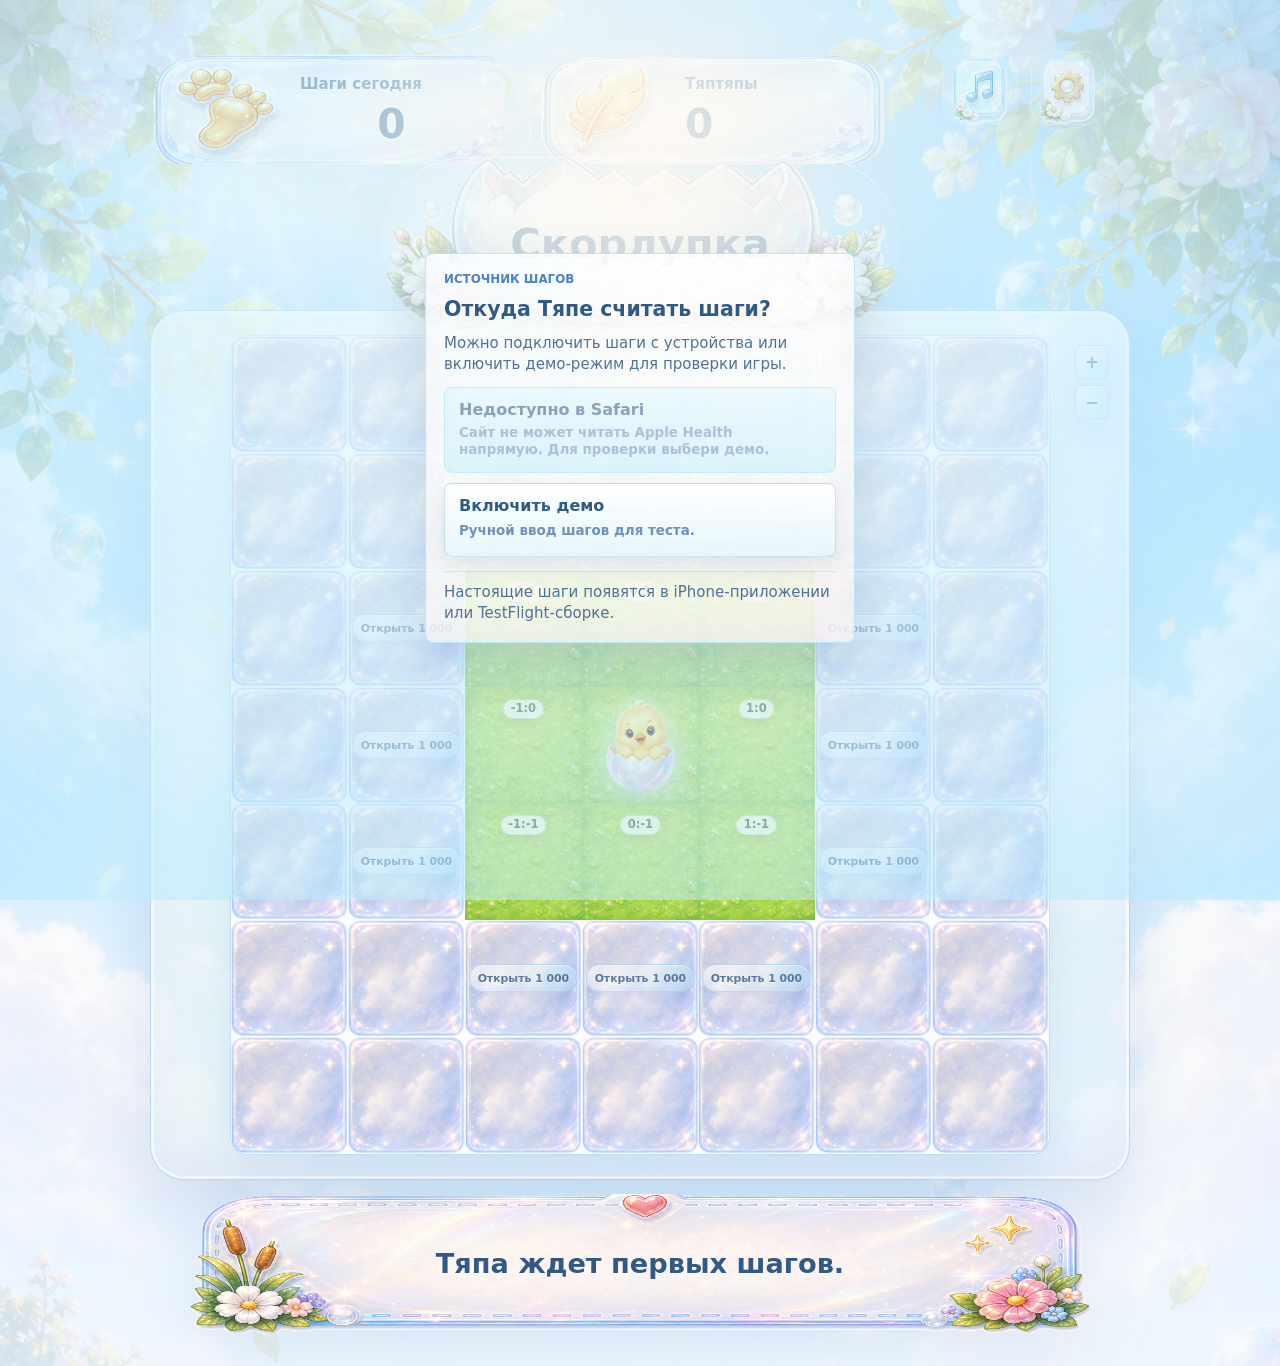
==== index.html @ 0c606b0b "Remove Tyapa from shell interior" ====
<!doctype html>
<html lang="ru">
  <head>
    <meta charset="UTF-8" />
    <meta name="viewport" content="width=device-width, initial-scale=1.0" />
    <title>Тяпа 1.3</title>
    <link rel="icon" type="image/png" href="assets/tyapa-hidden.png" />
    <link rel="stylesheet" href="styles.css?v=1.3.4" />
  </head>
  <body class="loading">
    <div class="loader" id="loader" role="status" aria-live="polite">
      <div class="loader-card">
        <div class="loader-scene" aria-hidden="true">
          <span class="loader-cloud loader-cloud-a"></span>
          <span class="loader-cloud loader-cloud-b"></span>
          <span class="loader-sun"></span>
          <span class="loader-hill loader-hill-back"></span>
          <span class="loader-hill loader-hill-front"></span>
          <span class="loader-path"></span>
          <span class="loader-reed loader-reed-a"></span>
          <span class="loader-reed loader-reed-b"></span>
          <span class="loader-leaf loader-leaf-a"></span>
          <span class="loader-leaf loader-leaf-b"></span>
          <div class="loader-egg">
            <img src="assets/tyapa-hidden.png" alt="" draggable="false" />
            <span class="loader-egg-shine"></span>
          </div>
          <div class="loader-trail">
            <span></span>
            <span></span>
            <span></span>
            <span></span>
            <span></span>
            <span></span>
            <span></span>
            <span></span>
          </div>
        </div>
        <div class="loader-copy">
          <p class="loader-title">Тяпа собирает тропинку</p>
          <strong class="loader-progress" id="loaderProgress">0%</strong>
          <span class="loader-bar" aria-hidden="true"><span id="loaderBarFill"></span></span>
        </div>
      </div>
    </div>
    <section class="intro-cutscene" id="introCutscene" aria-label="Первое пробуждение Тяпы" hidden>
      <div class="intro-sky" aria-hidden="true">
        <span class="intro-cloud intro-cloud-a"></span>
        <span class="intro-cloud intro-cloud-b"></span>
        <span class="intro-pollen intro-pollen-a"></span>
        <span class="intro-pollen intro-pollen-b"></span>
        <span class="intro-pollen intro-pollen-c"></span>
      </div>
      <div class="intro-stage" aria-hidden="true">
        <span class="intro-backlight"></span>
        <span class="intro-ground"></span>
        <span class="intro-nest"></span>
        <div class="intro-egg">
          <span class="intro-shadow"></span>
          <span class="intro-egg-whole"></span>
          <span class="intro-egg-top"></span>
          <span class="intro-crack-glow"></span>
          <span class="intro-crack-line"></span>
          <span class="intro-impact"></span>
          <span class="intro-leaf"></span>
          <img class="intro-tyapa" src="assets/tyapa-hidden.png" alt="" draggable="false" />
        </div>
      </div>
      <button class="intro-skip" id="introSkipButton" type="button">Пропустить</button>
    </section>
    <main class="app">
      <section class="topbar" aria-label="Панель состояния">
        <div>
          <p class="eyebrow">уютный шагомер</p>
          <h1>Тяпа</h1>
        </div>
        <div class="top-actions">
          <button class="music-switch" id="soundButton" type="button" aria-label="Музыка" aria-pressed="false">
            <span class="switch-icon" aria-hidden="true">♪</span>
            <span class="switch-copy">Музыка</span>
            <span class="switch-state">Выкл</span>
          </button>
          <button class="icon-button" id="settingsButton" type="button" aria-label="Настройки" title="Настройки">
            ⚙
          </button>
        </div>
      </section>

      <section class="stats" aria-label="Счетчики">
        <article class="stat stat-steps inactive">
          <span>Шаги сегодня</span>
          <input id="stepsInput" class="step-input" type="text" inputmode="numeric" autocomplete="off" aria-label="Шаги сегодня" value="0" readonly />
        </article>
        <article class="stat accent stat-coins">
          <span>Тяптяпы</span>
          <input id="coins" class="coin-input" type="text" inputmode="numeric" autocomplete="off" aria-label="Тяптяпы" value="0" />
        </article>
      </section>

      <section class="step-panel" id="permissionPanel" hidden>
        <div>
          <h2>Доступ к шагам</h2>
          <p>
            Подключение проверяет шаги за сегодня и последние семь дней. Если системный мост здоровья недоступен,
            включится тестовое подтверждение для демо.
          </p>
        </div>
        <button id="grantStepsButton" type="button">Подключить Здоровье</button>
      </section>

      <section class="world-shell" aria-label="Игровой мир">
        <div class="world-header" hidden>
          <div>
            <h2>Карта мира</h2>
            <p id="positionLabel">0:0</p>
          </div>
          <button id="restButton" class="secondary" type="button">Скорлупка</button>
        </div>

        <button id="shellButton" class="shell-title-button" type="button" aria-label="Открыть скорлупку" aria-controls="shellHome" aria-expanded="false">
          <span>Скорлупка</span>
        </button>

        <div class="map-stage">
          <div class="map" id="map" aria-label="Карта 7 на 7"></div>
          <div class="zoom-controls" aria-label="Масштаб карты">
            <button id="zoomInButton" type="button" aria-label="Приблизить" title="Приблизить">+</button>
            <button id="zoomOutButton" type="button" aria-label="Отдалить" title="Отдалить">−</button>
          </div>
          <button id="seedCancelButton" class="seed-cancel-button" type="button" hidden aria-label="Выйти из режима посева" title="Выйти из режима посева">
            <span class="seed-cancel-icon" aria-hidden="true">×</span>
            <span>Готово</span>
          </button>
          <section class="shell-home" id="shellHome" aria-label="Домик в скорлупке" hidden>
            <div class="shell-home-shell" aria-hidden="true">
              <span class="shell-crack shell-crack-left"></span>
              <span class="shell-crack shell-crack-right"></span>
            </div>
            <div class="shell-home-room">
              <div class="shell-room-glow" aria-hidden="true"></div>
              <button class="shell-close" id="shellCloseButton" type="button" aria-label="Вернуться к карте" title="Вернуться к карте">
                <span aria-hidden="true">←</span>
              </button>
              <div class="shell-seed-action">
                <button id="seedButton" class="seed-button" type="button" aria-pressed="false" title="&#1055;&#1086;&#1089;&#1077;&#1103;&#1090;&#1100; &#1089;&#1077;&#1084;&#1077;&#1085;&#1072; &#1085;&#1072; &#1090;&#1088;&#1086;&#1087;&#1080;&#1085;&#1082;&#1077;">
                  <span class="seed-icon" aria-hidden="true"></span>
                  <span class="seed-label">&#1055;&#1086;&#1089;&#1077;&#1103;&#1090;&#1100;</span>
                  <span class="seed-price"><span id="seedCost">5</span> &#1090;&#1103;&#1087;</span>
                </button>
              </div>
              <div class="shell-flight-skill">
                <button id="flightSkillButton" class="shell-skill-button" type="button" title="&#1055;&#1086;&#1083;&#1077;&#1090;">
                  <span class="skill-mark" aria-hidden="true"></span>
                  <span class="skill-name">&#1055;&#1086;&#1083;&#1077;&#1090;</span>
                  <strong>&#1091;&#1088;. <span id="flightLevel">0</span></strong>
                </button>
              </div>
              <section class="shell-collection" aria-label="Полочка с находками" aria-disabled="true">
                <h3><span aria-hidden="true">✦</span> Находки</h3>
                <div class="shell-items" id="shellItems"></div>
              </section>
              <section class="shell-diary" aria-label="Дневник Тяпы" aria-disabled="true">
                <h3><span aria-hidden="true">▤</span> Дневник</h3>
                <ol id="shellDiaryEntries"></ol>
              </section>
            </div>
          </section>
        </div>
        <p class="view-label" id="viewLabel" hidden>Окно: 0:0 / мир 365 x 365</p>

        <div class="controls" aria-label="Перемещение" hidden>
          <button class="joy joy-up" data-move="up" type="button" aria-label="Вверх">↑</button>
          <button class="joy joy-left" data-move="left" type="button" aria-label="Влево">←</button>
          <span class="joy-center" aria-hidden="true"></span>
          <button class="joy joy-right" data-move="right" type="button" aria-label="Вправо">→</button>
          <button class="joy joy-down" data-move="down" type="button" aria-label="Вниз">↓</button>
        </div>
      </section>

      <p class="message" id="message" role="status">Тяпа ждет первых шагов.</p>

      <section class="step-source-layer" id="stepSourceLayer" hidden>
        <article class="step-source-card" role="dialog" aria-modal="true" aria-labelledby="stepSourceTitle" aria-describedby="stepSourceText">
          <span class="step-source-kicker">Источник шагов</span>
          <h2 id="stepSourceTitle">Откуда Тяпе считать шаги?</h2>
          <p id="stepSourceText">Можно подключить шаги с устройства или включить демо-режим для проверки игры.</p>
          <div class="step-source-actions">
            <button id="deviceStepsButton" class="step-source-button primary" type="button">
              <strong>Дать доступ к шагам</strong>
              <span>Для телефона с подключенным мостом шагов.</span>
            </button>
            <button id="demoStepsButton" class="step-source-button" type="button">
              <strong>Включить демо</strong>
              <span>Ручной ввод шагов для теста.</span>
            </button>
          </div>
          <p class="step-source-hint" id="stepSourceHint">Это можно поменять позже в настройках.</p>
        </article>
      </section>

      <section class="tutorial-layer" id="tutorialLayer" hidden>
        <article class="tutorial-card" role="dialog" aria-live="polite" aria-labelledby="tutorialTitle">
          <span class="tutorial-kicker" id="tutorialKicker">Обучение</span>
          <h2 id="tutorialTitle">Первый шажок</h2>
          <p id="tutorialText">Тяпа покажет самое важное.</p>
          <div class="tutorial-actions">
            <button class="tutorial-skip" id="tutorialSkipButton" type="button">Пропустить</button>
            <button id="tutorialNextButton" type="button">Дальше</button>
          </div>
        </article>
      </section>
    </main>

    <dialog id="settingsDialog">
      <form method="dialog" class="settings">
        <div class="dialog-head">
          <h2>Настройки</h2>
          <button class="icon-button" value="close" aria-label="Закрыть" title="Закрыть">×</button>
        </div>
        <div class="settings-tabs" role="tablist" aria-label="Разделы настроек">
          <button id="settingsGeneralTab" class="settings-tab" type="button" role="tab" aria-selected="true" aria-controls="settingsGeneralPanel">Настройки</button>
          <button id="settingsStatsTab" class="settings-tab" type="button" role="tab" aria-selected="false" aria-controls="settingsStatsPanel">Статистика</button>
        </div>
        <section id="settingsGeneralPanel" class="settings-panel" role="tabpanel" aria-labelledby="settingsGeneralTab">
          <dl class="settings-list">
            <div class="audio-settings">
              <dt>Звук</dt>
              <dd>
                <button id="sfxToggle" class="settings-toggle" type="button" aria-pressed="true">Звуки: вкл</button>
                <button id="musicToggle" class="settings-toggle" type="button" aria-pressed="false">Музыка: выкл</button>
              </dd>
            </div>
            <div>
              <dt>Доступ к шагам</dt>
              <dd id="permissionStatus">не выдан</dd>
            </div>
            <div class="step-source-settings">
              <dt>Источник шагов</dt>
              <dd>
                <button id="deviceSourceToggle" class="settings-toggle" type="button" aria-pressed="false">Устройство</button>
                <button id="demoSourceToggle" class="settings-toggle" type="button" aria-pressed="false">Демо</button>
              </dd>
            </div>
            <div>
              <dt>Размер мира</dt>
              <dd>365 x 365</dd>
            </div>
            <div>
              <dt>Версия</dt>
              <dd>1.3 прототип</dd>
            </div>
          </dl>
        </section>
        <section id="settingsStatsPanel" class="settings-panel" role="tabpanel" aria-labelledby="settingsStatsTab" hidden>
          <dl class="settings-list statistics-list">
            <div>
              <dt>Тяптяпов сейчас</dt>
              <dd id="statCoinsCurrent">0</dd>
            </div>
            <div>
              <dt>Всего тяптяпов</dt>
              <dd id="statTotalTyaptyaps">0</dd>
            </div>
            <div>
              <dt>На открытие клеток</dt>
              <dd id="statSpentOpenCells">0</dd>
            </div>
            <div>
              <dt>На полеты</dt>
              <dd id="statSpentFlights">0</dd>
            </div>
            <div>
              <dt>На переходы</dt>
              <dd id="statSpentWalking">0</dd>
            </div>
            <div>
              <dt>На посев</dt>
              <dd id="statSpentSeeding">0</dd>
            </div>
            <div>
              <dt>Открыто клеток</dt>
              <dd id="statOpenCells">0</dd>
            </div>
            <div>
              <dt>Полетов</dt>
              <dd id="statFlightsCount">0</dd>
            </div>
            <div>
              <dt>Начислено за 7 дней</dt>
              <dd id="statRecentTyaptyaps">0</dd>
            </div>
            <div>
              <dt>Последнее начисление</dt>
              <dd id="statLastSettlement">пока нет</dd>
            </div>
          </dl>
          <section class="achievement-list" aria-label="Достижения">
            <div id="achievementList"></div>
          </section>
        </section>
        <button id="resetButton" class="danger" type="button">Сбросить прогресс</button>
      </form>
    </dialog>

    <script src="app.js?v=1.3.4"></script>
  </body>
</html>
---- styles.css ----
:root {
  color-scheme: light;
  --ink: #243034;
  --muted: #68777c;
  --paper: #fff8eb;
  --panel: #ffffff;
  --field: #b9df9a;
  --water: #8cc9e8;
  --forest: #86b77b;
  --closed: #d8d0c0;
  --line: rgba(36, 48, 52, 0.14);
  --accent: #f0b43f;
  --accent-strong: #d98923;
  --danger: #b64242;
  font-family: Inter, ui-sans-serif, system-ui, -apple-system, BlinkMacSystemFont, "Segoe UI", sans-serif;
}

.shell-collection,
.shell-diary {
  pointer-events: none;
}

/* GAG redesign: Gloss And Glass art direction overrides */
:root {
  --ink: #315f9d;
  --muted: #6f91bc;
  --paper: #fffaf1;
  --panel: rgba(255, 255, 255, 0.66);
  --field: #bde987;
  --water: #69d5ff;
  --forest: #75c976;
  --closed: #eef4ff;
  --line: rgba(126, 182, 232, 0.3);
  --accent: #ffd96a;
  --accent-strong: #4c82c8;
  --danger: #df6375;
}

body {
  background:
    radial-gradient(circle at 18% 9%, rgba(255, 255, 255, 0.72), transparent 18%),
    radial-gradient(circle at 88% 18%, rgba(247, 169, 200, 0.18), transparent 18%),
    linear-gradient(180deg, rgba(221, 247, 255, 0.38), rgba(243, 247, 255, 0.72)),
    url("assets/backgrounds/screen-background-open-sky.png") center top / cover,
    #aee7ff;
}

button {
  background:
    linear-gradient(135deg, rgba(255, 255, 255, 0.78), rgba(174, 231, 255, 0.48)),
    linear-gradient(180deg, rgba(255, 255, 255, 0.56), rgba(126, 182, 232, 0.32));
  border: 1px solid rgba(126, 182, 232, 0.46);
  box-shadow:
    inset 0 1px 0 rgba(255, 255, 255, 0.86),
    inset 0 -8px 18px rgba(183, 184, 240, 0.18),
    0 12px 26px rgba(76, 130, 200, 0.16);
  color: #4c82c8;
}

button:hover {
  box-shadow:
    inset 0 1px 0 rgba(255, 255, 255, 0.95),
    inset 0 -8px 18px rgba(183, 184, 240, 0.2),
    0 16px 30px rgba(76, 130, 200, 0.22);
}

.loader {
  background:
    radial-gradient(circle at 50% 30%, rgba(255, 255, 255, 0.62), transparent 30%),
    linear-gradient(180deg, rgba(221, 247, 255, 0.94), rgba(243, 247, 255, 0.9)),
    url("assets/backgrounds/screen-background-open-sky.png") center top / cover,
    #dff7ff;
}

.loader::before {
  background:
    radial-gradient(circle at 14% 16%, rgba(255, 255, 255, 0.86) 0 1px, transparent 2px),
    radial-gradient(circle at 78% 30%, rgba(255, 255, 255, 0.86) 0 1px, transparent 2px),
    linear-gradient(115deg, transparent 0 34%, rgba(255, 255, 255, 0.34) 35% 37%, transparent 38% 100%);
}

.loader-card {
  color: #4c82c8;
  gap: 20px;
}

.loader-scene {
  background:
    radial-gradient(circle at 50% 62%, rgba(255, 255, 255, 0.86), transparent 22%),
    radial-gradient(ellipse at 50% 80%, rgba(105, 213, 255, 0.52), transparent 44%),
    linear-gradient(180deg, rgba(255, 255, 255, 0.42), rgba(221, 247, 255, 0.6));
  border: 1px solid rgba(126, 182, 232, 0.58);
  border-radius: 30px;
  box-shadow:
    inset 0 0 0 2px rgba(255, 255, 255, 0.78),
    inset 0 -18px 36px rgba(183, 184, 240, 0.2),
    0 24px 64px rgba(76, 130, 200, 0.24);
}

.loader-cloud,
.intro-cloud {
  background: rgba(255, 255, 255, 0.9);
  box-shadow:
    22px -8px 0 5px rgba(255, 255, 255, 0.76),
    46px 0 0 0 rgba(255, 255, 255, 0.68),
    0 0 18px rgba(255, 255, 255, 0.72);
}

.loader-sun {
  background:
    radial-gradient(circle at 38% 32%, #fff 0 14%, #fff3b4 15% 44%, rgba(255, 217, 106, 0.2) 45% 100%);
  box-shadow: 0 0 36px rgba(255, 255, 255, 0.8), 0 0 70px rgba(255, 217, 106, 0.38);
}

.loader-hill {
  background: rgba(169, 216, 110, 0.28);
  filter: blur(2px);
}

.loader-path {
  background:
    radial-gradient(circle at 50% 20%, rgba(255, 255, 255, 0.45), transparent 18%),
    linear-gradient(180deg, rgba(105, 213, 255, 0.64), rgba(126, 182, 232, 0.2));
  box-shadow: inset 0 10px 18px rgba(255, 255, 255, 0.4);
}

.loader-reed {
  background: #a9d86e;
}

.loader-leaf,
.intro-leaf {
  background:
    linear-gradient(135deg, rgba(255, 255, 255, 0.58), transparent 42%),
    #a9d86e;
  border-color: rgba(126, 182, 232, 0.18);
}

.loader-egg {
  width: 42%;
}

.loader-egg img {
  filter:
    drop-shadow(0 18px 18px rgba(76, 130, 200, 0.18))
    drop-shadow(0 0 12px rgba(255, 255, 255, 0.7));
}

.loader-trail span {
  background: #ffd96a;
  box-shadow:
    7px -6px 0 -4px #ffd96a,
    -7px -6px 0 -4px #ffd96a,
    0 0 12px rgba(255, 255, 255, 0.7);
}

.loader-copy {
  background: rgba(255, 255, 255, 0.58);
  border: 1px solid rgba(126, 182, 232, 0.42);
  border-radius: 24px;
  box-shadow:
    inset 0 0 0 1px rgba(255, 255, 255, 0.74),
    0 18px 42px rgba(76, 130, 200, 0.18);
}

.loader-title {
  color: #4c82c8;
}

.loader-progress {
  color: #315f9d;
  text-shadow: 0 1px 0 rgba(255, 255, 255, 0.72);
}

.loader-bar {
  background: rgba(126, 182, 232, 0.2);
  box-shadow: inset 0 0 0 1px rgba(255, 255, 255, 0.72);
}

.loader-bar span {
  background: linear-gradient(90deg, #aee7ff, #dccbff, #ffd96a, #f7a9c8);
  box-shadow: 0 0 18px rgba(255, 255, 255, 0.9);
}

.intro-cutscene {
  background:
    radial-gradient(circle at 50% 28%, rgba(255, 255, 255, 0.7), transparent 26%),
    linear-gradient(180deg, rgba(221, 247, 255, 0.96), rgba(243, 247, 255, 0.9)),
    url("assets/backgrounds/screen-background-open-sky.png") center top / cover,
    #dff7ff;
}

.intro-backlight {
  background: radial-gradient(circle, rgba(255, 255, 255, 0.8) 0 12%, rgba(174, 231, 255, 0.36) 28%, transparent 66%);
}

.intro-ground {
  background:
    radial-gradient(ellipse at 50% 45%, rgba(255, 255, 255, 0.58) 0 15%, transparent 16%),
    radial-gradient(ellipse at 50% 70%, rgba(105, 213, 255, 0.22) 0 38%, transparent 39%);
}

.intro-nest {
  background:
    radial-gradient(ellipse at 50% 80%, rgba(255, 255, 255, 0.46) 0 34%, transparent 35%),
    repeating-linear-gradient(166deg, rgba(255, 217, 106, 0.64) 0 7px, rgba(247, 169, 200, 0.36) 8px 13px, transparent 14px 22px),
    repeating-linear-gradient(18deg, rgba(126, 182, 232, 0.34) 0 6px, transparent 7px 16px);
  filter: drop-shadow(0 16px 22px rgba(76, 130, 200, 0.16));
}

.intro-egg-whole,
.intro-egg-top {
  filter:
    drop-shadow(0 18px 20px rgba(76, 130, 200, 0.16))
    drop-shadow(0 0 16px rgba(255, 255, 255, 0.6));
}

.intro-crack-glow {
  background: radial-gradient(ellipse, rgba(255, 255, 255, 0.92) 0 22%, rgba(174, 231, 255, 0.44) 52%, transparent 73%);
}

.intro-skip {
  background: rgba(255, 255, 255, 0.62);
  border-color: rgba(126, 182, 232, 0.46);
  color: #4c82c8;
}

.topbar {
  top: 54px;
}

.top-actions {
  gap: 14px;
}

.icon-button,
.music-switch {
  filter:
    drop-shadow(0 12px 22px rgba(76, 130, 200, 0.18))
    drop-shadow(0 0 8px rgba(255, 255, 255, 0.48));
}

.icon-button.active,
.music-switch.active {
  background: url("assets/ui/sliced/music-button.png") center / contain no-repeat;
}

.stats {
  gap: 18px;
}

.stat {
  filter:
    drop-shadow(0 12px 22px rgba(76, 130, 200, 0.16))
    drop-shadow(0 0 8px rgba(255, 255, 255, 0.6));
}

.stat span {
  color: #4c82c8;
  text-shadow: 0 1px 0 rgba(255, 255, 255, 0.8);
}

.stat strong,
.coin-input,
.step-input {
  color: #315f9d;
  text-shadow: 0 1px 0 rgba(255, 255, 255, 0.76);
}

.coin-input:focus,
.step-input:focus {
  outline-color: rgba(126, 182, 232, 0.72);
}

.step-panel,
.settings,
.tutorial-card,
.dialogue-bubble {
  background: rgba(255, 255, 255, 0.68);
  border: 1px solid rgba(126, 182, 232, 0.38);
  border-radius: 24px;
  box-shadow:
    inset 0 0 0 1px rgba(255, 255, 255, 0.7),
    0 18px 42px rgba(76, 130, 200, 0.16);
}

input {
  background: rgba(255, 255, 255, 0.72);
  border-color: rgba(126, 182, 232, 0.38);
  border-radius: 16px;
  color: #315f9d;
}

.world-shell {
  background:
    radial-gradient(circle at 50% 0%, rgba(255, 255, 255, 0.74), transparent 30%),
    linear-gradient(180deg, rgba(255, 255, 255, 0.58), rgba(221, 247, 255, 0.36));
  border: 1px solid rgba(126, 182, 232, 0.48);
  border-radius: 42px;
  box-shadow:
    inset 0 0 0 2px rgba(255, 255, 255, 0.68),
    inset 0 -22px 42px rgba(183, 184, 240, 0.16),
    0 26px 70px rgba(76, 130, 200, 0.22);
}

.world-shell::before {
  color: #4c82c8;
  content: "Скорлупка";
  filter:
    drop-shadow(0 18px 24px rgba(76, 130, 200, 0.18))
    drop-shadow(0 0 12px rgba(255, 255, 255, 0.7));
  text-shadow:
    0 1px 0 rgba(255, 255, 255, 0.9),
    0 0 16px rgba(174, 231, 255, 0.6);
}

.shell-map-button {
  background:
    radial-gradient(circle at 34% 26%, rgba(255, 255, 255, 0.86) 0 18%, transparent 19%),
    linear-gradient(145deg, rgba(255, 255, 255, 0.68), rgba(174, 231, 255, 0.36));
  border: 1px solid rgba(126, 182, 232, 0.5);
  box-shadow:
    inset 0 0 0 2px rgba(255, 255, 255, 0.78),
    0 16px 30px rgba(76, 130, 200, 0.2);
}

.shell-button-icon,
.tyapa-sprite,
.tyapa-traveler img,
.intro-tyapa {
  filter:
    drop-shadow(0 12px 18px rgba(76, 130, 200, 0.2))
    drop-shadow(0 0 8px rgba(255, 255, 255, 0.72));
}

.map {
  background:
    linear-gradient(135deg, rgba(255, 255, 255, 0.45), rgba(221, 247, 255, 0.2));
  border: 1px solid rgba(126, 182, 232, 0.44);
  border-radius: 28px;
  box-shadow:
    inset 0 0 0 2px rgba(255, 255, 255, 0.56),
    0 18px 44px rgba(76, 130, 200, 0.18);
}

.tile::after {
  display: none;
}

.tile.current {
  filter: none;
}

.zoom-controls {
  right: -58px;
}

.zoom-controls button,
.open-button,
.settings-toggle {
  background:
    radial-gradient(circle at 34% 28%, rgba(255, 255, 255, 0.82) 0 16%, transparent 17%),
    linear-gradient(145deg, rgba(255, 255, 255, 0.7), rgba(174, 231, 255, 0.42));
  border: 1px solid rgba(126, 182, 232, 0.5);
  color: #4c82c8;
}

.open-button.affordable,
.open-button.corner-open {
  background:
    radial-gradient(circle at 34% 28%, rgba(255, 255, 255, 0.86) 0 16%, transparent 17%),
    linear-gradient(145deg, rgba(255, 217, 106, 0.86), rgba(247, 169, 200, 0.44));
  color: #315f9d;
}

.open-button.muted {
  background: rgba(255, 255, 255, 0.44);
  color: rgba(76, 130, 200, 0.56);
}

.trail {
  --trail-core: rgba(255, 239, 194, 0.72);
  --trail-edge: rgba(205, 222, 128, 0.52);
  --trail-shadow: rgba(130, 176, 82, 0.12);
  --trail-spark: rgba(255, 255, 250, 0.78);
  --trail-pearl: rgba(220, 203, 255, 0.58);
  --trail-gold: rgba(255, 217, 106, 0.4);
}

.trail-weak {
  --trail-core: rgba(255, 239, 194, 0.26);
  --trail-edge: rgba(205, 222, 128, 0.18);
  --trail-pearl: rgba(220, 203, 255, 0.2);
  --trail-gold: rgba(255, 217, 106, 0.14);
}

.trail-light {
  --trail-core: rgba(255, 239, 194, 0.48);
  --trail-edge: rgba(205, 222, 128, 0.32);
  --trail-pearl: rgba(220, 203, 255, 0.34);
  --trail-gold: rgba(255, 217, 106, 0.22);
}

.trail-medium {
  --trail-core: rgba(255, 239, 194, 0.66);
  --trail-edge: rgba(205, 222, 128, 0.48);
  --trail-pearl: rgba(220, 203, 255, 0.48);
  --trail-gold: rgba(255, 217, 106, 0.32);
}

.trail-strong {
  --trail-core: rgba(255, 239, 194, 0.82);
  --trail-edge: rgba(205, 222, 128, 0.56);
  --trail-pearl: rgba(220, 203, 255, 0.58);
  --trail-gold: rgba(255, 217, 106, 0.4);
}

.biome-blend {
  filter: blur(clamp(7px, 0.95vw, 12px));
  mix-blend-mode: screen;
}

.detail-reeds,
.detail-shrubs {
  filter: saturate(1.2) brightness(1.08);
}

.duck {
  animation: gagTyapaIdle 2.8s ease-in-out infinite;
}

.duck.resting {
  animation: gagShellRest 3.2s ease-in-out infinite;
}

.tyapa-sprite {
  max-height: 118px;
}

.tyapa-traveler img {
  height: 86%;
  max-height: 118px;
  max-width: 78%;
}

.map-character-sprite {
  filter:
    drop-shadow(0 10px 14px rgba(76, 130, 200, 0.18))
    drop-shadow(0 0 7px rgba(255, 255, 255, 0.64));
}

.dialogue-overlay {
  color: #315f9d;
}

.dialogue-bubble {
  color: #315f9d;
}

.character-portrait span {
  background:
    radial-gradient(ellipse at 38% 20%, rgba(255, 255, 255, 0.7) 0 16%, transparent 17%),
    linear-gradient(145deg, rgba(221, 247, 255, 0.88), rgba(220, 203, 255, 0.58));
  border-color: rgba(126, 182, 232, 0.42);
}

.family-overlay {
  background: #f3f7ff;
}

.family-continue {
  background:
    linear-gradient(145deg, rgba(255, 255, 255, 0.82), rgba(174, 231, 255, 0.5));
  color: #4c82c8;
}

.message {
  color: #315f9d;
  filter:
    drop-shadow(0 18px 32px rgba(76, 130, 200, 0.18))
    drop-shadow(0 0 8px rgba(255, 255, 255, 0.62));
  text-shadow: 0 1px 0 rgba(255, 255, 255, 0.78);
}

.shell-home {
  background:
    radial-gradient(circle at 50% 18%, rgba(255, 255, 255, 0.78), transparent 26%),
    radial-gradient(ellipse at 50% 78%, rgba(105, 213, 255, 0.18), transparent 44%),
    linear-gradient(180deg, rgba(221, 247, 255, 0.78), rgba(243, 247, 255, 0.86));
  border-radius: 28px;
}

.shell-home::before,
.shell-home::after {
  content: "";
  pointer-events: none;
  position: absolute;
  z-index: 0;
}

.shell-home::before {
  background:
    radial-gradient(circle at 22% 76%, rgba(247, 169, 200, 0.26), transparent 15%),
    radial-gradient(circle at 80% 18%, rgba(174, 231, 255, 0.28), transparent 14%);
  inset: 0;
}

.shell-home::after {
  background:
    radial-gradient(circle at 12% 22%, rgba(255, 255, 255, 0.9) 0 1px, transparent 2px),
    radial-gradient(circle at 72% 30%, rgba(255, 255, 255, 0.9) 0 1px, transparent 2px),
    radial-gradient(circle at 86% 78%, rgba(255, 255, 255, 0.8) 0 1px, transparent 2px);
  inset: 0;
}

.shell-home-shell {
  background:
    radial-gradient(ellipse at 44% 22%, rgba(255, 255, 255, 0.92) 0 16%, transparent 17%),
    radial-gradient(circle at 28% 58%, rgba(174, 231, 255, 0.22) 0 4%, transparent 5%),
    radial-gradient(circle at 70% 44%, rgba(247, 169, 200, 0.18) 0 5%, transparent 6%),
    linear-gradient(125deg, rgba(255, 255, 255, 0.96), rgba(221, 247, 255, 0.72), rgba(220, 203, 255, 0.62));
  border-color: rgba(255, 255, 255, 0.76);
  box-shadow:
    inset -22px -28px 0 rgba(183, 184, 240, 0.12),
    inset 16px 14px 0 rgba(255, 255, 255, 0.42),
    0 28px 54px rgba(76, 130, 200, 0.22);
}

.shell-home-room {
  background:
    radial-gradient(ellipse at 50% 83%, rgba(169, 216, 110, 0.22) 0 19%, transparent 20%),
    radial-gradient(ellipse at 50% 58%, rgba(255, 255, 255, 0.76) 0 35%, rgba(221, 247, 255, 0.64) 69%, rgba(220, 203, 255, 0.28));
  box-shadow:
    inset 0 0 0 2px rgba(255, 255, 255, 0.56),
    inset 0 -22px 40px rgba(183, 184, 240, 0.18);
}

.shell-home-room::before {
  background:
    linear-gradient(90deg, transparent, rgba(126, 182, 232, 0.18), transparent),
    radial-gradient(ellipse at 50% 100%, rgba(105, 213, 255, 0.2) 0 28%, transparent 29%);
}

.shell-room-glow {
  background:
    radial-gradient(circle at 50% 22%, rgba(255, 255, 255, 0.82) 0 12%, transparent 34%),
    radial-gradient(ellipse at 50% 62%, rgba(174, 231, 255, 0.32) 0 28%, transparent 60%);
}

.shell-close {
  background:
    radial-gradient(circle at 38% 30%, rgba(255, 255, 255, 0.9) 0 16%, transparent 17%),
    linear-gradient(145deg, rgba(221, 247, 255, 0.88), rgba(220, 203, 255, 0.6));
  border: 1px solid rgba(126, 182, 232, 0.42);
  color: #4c82c8;
}

.shell-nest::before {
  background: radial-gradient(ellipse at 50% 58%, rgba(76, 130, 200, 0.14) 0 52%, transparent 54%);
}

.seed-button {
  background:
    radial-gradient(circle at 26% 18%, rgba(255, 255, 255, 0.82) 0 8%, transparent 9%),
    linear-gradient(145deg, rgba(255, 255, 255, 0.72), rgba(169, 216, 110, 0.46));
  border-color: rgba(126, 182, 232, 0.44);
  border-radius: 18px;
  color: #315f9d;
}

.seed-button.active {
  background:
    radial-gradient(circle at 26% 18%, rgba(255, 255, 255, 0.82) 0 8%, transparent 9%),
    linear-gradient(145deg, rgba(221, 247, 255, 0.84), rgba(255, 217, 106, 0.54));
  color: #315f9d;
}

.seed-icon {
  background:
    radial-gradient(ellipse at 42% 34%, #fff 0 17%, transparent 18%),
    radial-gradient(ellipse at 48% 56%, #ffd96a 0 58%, #f6a23a 61% 100%);
}

.shell-room-title {
  color: #4c82c8;
}

.shell-room-title span,
.shell-collection,
.shell-diary {
  background: rgba(255, 255, 255, 0.62);
  border: 1px solid rgba(126, 182, 232, 0.38);
  border-radius: 20px;
  box-shadow:
    inset 0 0 0 1px rgba(255, 255, 255, 0.72),
    0 14px 26px rgba(76, 130, 200, 0.14);
  color: #315f9d;
}

.shell-items::after {
  background: linear-gradient(180deg, rgba(174, 231, 255, 0.52), rgba(126, 182, 232, 0.34));
}

.shell-item-icon {
  border-color: rgba(126, 182, 232, 0.28);
  box-shadow:
    inset 0 2px 0 rgba(255, 255, 255, 0.66),
    inset -4px -5px 0 rgba(183, 184, 240, 0.14);
}

.shell-diary-entry {
  border-top-color: rgba(126, 182, 232, 0.22);
}

.shell-diary-entry time,
.shell-empty {
  color: rgba(49, 95, 157, 0.62);
}

.tutorial-layer.is-blocking {
  background: rgba(76, 130, 200, 0.14);
  backdrop-filter: blur(5px);
}

.tutorial-kicker {
  color: #4c82c8;
}

.tutorial-card p {
  color: #5f79a5;
}

.tutorial-skip {
  background: rgba(255, 255, 255, 0.56);
  color: #4c82c8;
}

.map.tutorial-focus,
.stats.tutorial-focus .stat,
.zoom-controls.tutorial-focus,
.seed-button.tutorial-focus {
  outline-color: rgba(255, 255, 255, 0.95);
  box-shadow: 0 0 0 5px rgba(174, 231, 255, 0.42), 0 0 28px rgba(255, 255, 255, 0.78);
}

.tile.tutorial-target::before,
.map.seed-mode .tile.seedable::before {
  border-color: rgba(255, 255, 255, 0.98);
  box-shadow:
    0 0 0 3px rgba(174, 231, 255, 0.52),
    0 0 28px rgba(255, 255, 255, 0.76);
}

dialog::backdrop {
  background: rgba(76, 130, 200, 0.24);
  backdrop-filter: blur(8px);
}

.settings-toggle[aria-pressed="true"] {
  background:
    radial-gradient(circle at 34% 28%, rgba(255, 255, 255, 0.82) 0 16%, transparent 17%),
    linear-gradient(145deg, rgba(174, 231, 255, 0.82), rgba(169, 216, 110, 0.46));
  color: #315f9d;
}

.danger {
  background:
    linear-gradient(145deg, rgba(255, 255, 255, 0.78), rgba(247, 169, 200, 0.42));
  color: #df6375;
}

@keyframes gagTyapaIdle {
  0%, 100% {
    transform: translateY(0) scale(1);
  }

  50% {
    transform: translateY(-3px) scale(1.015);
  }
}

@keyframes gagShellRest {
  0%, 100% {
    transform: translateY(0) rotate(-1deg);
  }

  50% {
    transform: translateY(-2px) rotate(1deg);
  }
}

@media (max-width: 640px) {
  .topbar {
    top: auto;
  }

  .icon-button,
  .music-switch {
    width: 48px;
  }

  .stat {
    min-height: 62px;
    padding: 13px 8px 8px 63px;
  }

  .stat-steps {
    padding-left: 62px;
  }

  .world-shell {
    border-radius: 24px;
    margin-top: 58px;
    padding: 9px;
  }

  .world-shell::before {
    height: 80px;
    top: -72px;
    width: min(248px, 68vw);
  }

  .map {
    border-radius: 18px;
  }

  .message {
    min-height: 78px;
    padding: 18px 32px 17px;
  }

  .shell-home {
    border-radius: 18px;
  }
}

* {
  box-sizing: border-box;
}

[hidden] {
  display: none !important;
}

body {
  margin: 0;
  min-height: 100vh;
  background:
    linear-gradient(180deg, rgba(255, 255, 255, 0.08), rgba(237, 187, 105, 0.24)),
    url("assets/backgrounds/screen-background-open-sky.png") center top / cover,
    #9fdaf4;
  color: var(--ink);
  overflow-x: hidden;
}

body.loading .app {
  visibility: hidden;
}

body.intro-playing {
  overflow: hidden;
}

.loader {
  align-items: center;
  background:
    linear-gradient(180deg, rgba(130, 205, 235, 0.92) 0 44%, rgba(189, 223, 148, 0.95) 45% 100%),
    url("assets/backgrounds/screen-background-open-sky.png") center top / cover,
    #dff4ff;
  display: grid;
  inset: 0;
  justify-items: center;
  overflow: hidden;
  opacity: 1;
  padding: 24px;
  position: fixed;
  transition: opacity 0.38s ease, visibility 0.38s ease;
  visibility: visible;
  z-index: 1000;
}

.loader::before {
  background:
    linear-gradient(135deg, rgba(255, 250, 229, 0.46) 0 18%, transparent 18% 100%),
    linear-gradient(45deg, transparent 0 34%, rgba(255, 255, 255, 0.2) 34% 36%, transparent 36% 100%);
  content: "";
  inset: 0;
  opacity: 0.72;
  position: absolute;
  pointer-events: none;
}

.loader.done {
  opacity: 0;
  pointer-events: none;
  visibility: hidden;
}

.loader-card {
  align-items: center;
  color: #5a3219;
  display: grid;
  gap: 18px;
  justify-items: center;
  position: relative;
  text-align: center;
  width: min(430px, calc(100vw - 40px));
  z-index: 1;
}

.loader-scene {
  aspect-ratio: 1.16 / 1;
  background:
    linear-gradient(180deg, rgba(133, 207, 236, 0.78) 0 44%, rgba(186, 224, 143, 0.95) 45% 100%);
  border: 2px solid rgba(255, 250, 231, 0.62);
  border-radius: 8px;
  box-shadow:
    inset 0 0 0 1px rgba(81, 117, 78, 0.08),
    0 22px 58px rgba(80, 95, 72, 0.22);
  overflow: hidden;
  position: relative;
  width: min(350px, 82vw);
}

.loader-cloud,
.intro-cloud {
  background: rgba(255, 255, 255, 0.86);
  border-radius: 999px;
  box-shadow:
    22px -8px 0 5px rgba(255, 255, 255, 0.78),
    46px 0 0 0 rgba(255, 255, 255, 0.72);
  height: 20px;
  position: absolute;
  width: 46px;
}

.loader-cloud-a {
  animation: loaderCloud 7.2s ease-in-out infinite;
  left: 10%;
  top: 16%;
}

.loader-cloud-b {
  animation: loaderCloud 8.4s ease-in-out infinite reverse;
  right: 19%;
  scale: 0.72;
  top: 25%;
}

.loader-sun {
  background:
    radial-gradient(circle at 38% 34%, #fff8cc 0 18%, #f2c65b 19% 68%, rgba(242, 198, 91, 0.16) 70% 100%);
  border-radius: 50%;
  height: 58px;
  position: absolute;
  right: 12%;
  top: 12%;
  width: 58px;
}

.loader-hill {
  border-radius: 50% 50% 0 0 / 100% 100% 0 0;
  bottom: 23%;
  height: 36%;
  position: absolute;
}

.loader-hill-back {
  background: rgba(130, 182, 111, 0.8);
  left: -12%;
  width: 76%;
}

.loader-hill-front {
  background: rgba(99, 165, 104, 0.72);
  right: -20%;
  width: 88%;
}

.loader-path {
  background:
    linear-gradient(90deg, transparent 0 8%, rgba(116, 81, 42, 0.12) 9% 12%, transparent 13% 100%),
    linear-gradient(180deg, #e9c98c, #c6924f);
  border-radius: 48% 52% 0 0 / 100% 100% 0 0;
  bottom: -6%;
  box-shadow: inset 0 12px 0 rgba(255, 255, 255, 0.16);
  height: 45%;
  left: 34%;
  position: absolute;
  transform: perspective(170px) rotateX(48deg);
  transform-origin: 50% 100%;
  width: 32%;
}

.loader-reed {
  background: #477f4a;
  border-radius: 999px;
  bottom: 17%;
  height: 42px;
  position: absolute;
  transform-origin: 50% 100%;
  width: 4px;
}

.loader-reed::before,
.loader-reed::after {
  background: #5d9852;
  border-radius: 999px 999px 0 999px;
  content: "";
  height: 22px;
  position: absolute;
  top: 10px;
  width: 9px;
}

.loader-reed::before {
  right: 1px;
  transform: rotate(-44deg);
  transform-origin: 100% 100%;
}

.loader-reed::after {
  left: 1px;
  transform: rotate(42deg);
  transform-origin: 0 100%;
}

.loader-reed-a {
  left: 15%;
  transform: rotate(-8deg);
}

.loader-reed-b {
  right: 17%;
  transform: rotate(9deg) scale(0.86);
}

.loader-leaf,
.intro-leaf {
  background:
    linear-gradient(135deg, rgba(255, 255, 255, 0.38), transparent 42%),
    #6fb36d;
  border: 1px solid rgba(48, 91, 49, 0.22);
  border-radius: 90% 6% 78% 16%;
  box-shadow: inset -5px -5px 0 rgba(43, 105, 49, 0.13);
  height: 28px;
  position: absolute;
  width: 42px;
}

.loader-leaf::after,
.intro-leaf::after {
  background: rgba(49, 97, 42, 0.42);
  border-radius: 999px;
  content: "";
  height: 2px;
  left: 8px;
  position: absolute;
  top: 13px;
  transform: rotate(-20deg);
  width: 26px;
}

.loader-leaf-a {
  animation: loaderLeaf 4.8s ease-in-out infinite;
  left: 16%;
  top: 37%;
}

.loader-leaf-b {
  animation: loaderLeaf 5.7s ease-in-out infinite reverse;
  right: 14%;
  top: 51%;
  transform: scale(0.72) rotate(22deg);
}

.loader-egg {
  animation: loaderEggBob 2.2s ease-in-out infinite;
  bottom: 16%;
  display: grid;
  left: 50%;
  place-items: center;
  position: absolute;
  transform: translateX(-50%);
  width: 34%;
  z-index: 3;
}

.loader-egg img {
  display: block;
  filter: drop-shadow(0 14px 16px rgba(77, 77, 50, 0.26));
  width: 100%;
}

.loader-egg-shine {
  background: rgba(255, 255, 255, 0.55);
  border-radius: 50%;
  height: 18%;
  left: 28%;
  position: absolute;
  top: 17%;
  transform: rotate(-18deg);
  width: 12%;
}

.loader-trail {
  inset: 0;
  position: absolute;
  z-index: 4;
}

.loader-trail span {
  --x: 50%;
  --y: 50%;
  --r: 0deg;
  animation: pawStep 1.45s ease-in-out infinite;
  background: #d98923;
  border-radius: 56% 44% 58% 42%;
  box-shadow:
    7px -6px 0 -4px #d98923,
    -7px -6px 0 -4px #d98923;
  height: 14px;
  left: var(--x);
  opacity: 0.28;
  position: absolute;
  top: var(--y);
  transform: translate(-50%, -50%) rotate(var(--r));
  transform-origin: 50% 50%;
  width: 14px;
}

.loader-trail span:nth-child(1) { --x: 38%; --y: 83%; --r: -18deg; animation-delay: 0s; }
.loader-trail span:nth-child(2) { --x: 56%; --y: 78%; --r: 12deg; animation-delay: 0.12s; }
.loader-trail span:nth-child(3) { --x: 42%; --y: 70%; --r: -14deg; animation-delay: 0.24s; }
.loader-trail span:nth-child(4) { --x: 58%; --y: 64%; --r: 14deg; animation-delay: 0.36s; }
.loader-trail span:nth-child(5) { --x: 45%; --y: 57%; --r: -12deg; animation-delay: 0.48s; }
.loader-trail span:nth-child(6) { --x: 57%; --y: 51%; --r: 13deg; animation-delay: 0.6s; }
.loader-trail span:nth-child(7) { --x: 47%; --y: 45%; --r: -8deg; animation-delay: 0.72s; }
.loader-trail span:nth-child(8) { --x: 54%; --y: 40%; --r: 9deg; animation-delay: 0.84s; }

@keyframes pawStep {
  0%, 100% {
    opacity: 0.26;
    scale: 0.78;
  }

  45% {
    opacity: 1;
    scale: 1;
  }
}

.loader-copy {
  align-items: center;
  background: rgba(255, 248, 235, 0.84);
  border: 1px solid rgba(122, 86, 26, 0.1);
  border-radius: 8px;
  box-shadow: 0 16px 34px rgba(82, 95, 76, 0.14);
  display: grid;
  gap: 8px;
  justify-items: center;
  padding: 14px 18px 16px;
  width: min(340px, 100%);
}

.loader-title {
  font-size: 1.05rem;
  font-weight: 900;
}

.loader-progress {
  font-size: 1.6rem;
  font-variant-numeric: tabular-nums;
  line-height: 1;
}

.loader-bar {
  background: rgba(93, 127, 70, 0.18);
  border-radius: 999px;
  display: block;
  height: 8px;
  overflow: hidden;
  width: min(220px, 74vw);
}

.loader-bar span {
  background: linear-gradient(90deg, #71b36b, #f0b43f);
  border-radius: inherit;
  display: block;
  height: 100%;
  transition: width 0.24s ease;
  width: 0%;
}

.intro-cutscene {
  align-items: center;
  background:
    linear-gradient(180deg, rgba(137, 211, 240, 0.96) 0 53%, rgba(176, 221, 132, 0.98) 54% 100%),
    url("assets/backgrounds/screen-background-open-sky.png") center top / cover,
    #dff4ff;
  --intro-duration: 6.4s;
  display: grid;
  inset: 0;
  justify-items: center;
  opacity: 0;
  overflow: hidden;
  padding: 24px;
  pointer-events: none;
  position: fixed;
  visibility: hidden;
  z-index: 960;
}

.intro-cutscene.is-playing {
  animation: introSceneFade var(--intro-duration) ease both;
  pointer-events: auto;
  visibility: visible;
}

.intro-sky {
  inset: 0;
  position: absolute;
}

.intro-cloud-a {
  animation: introCloudA var(--intro-duration) ease both;
  left: 15%;
  top: 18%;
}

.intro-cloud-b {
  animation: introCloudB var(--intro-duration) ease both;
  right: 18%;
  scale: 0.78;
  top: 28%;
}

.intro-pollen {
  animation: introPollen 3.4s ease-in-out infinite;
  background: rgba(255, 245, 159, 0.9);
  border-radius: 50%;
  height: 6px;
  position: absolute;
  width: 6px;
}

.intro-pollen-a {
  left: 28%;
  top: 43%;
}

.intro-pollen-b {
  animation-delay: 0.45s;
  right: 31%;
  top: 38%;
}

.intro-pollen-c {
  animation-delay: 0.9s;
  left: 61%;
  top: 57%;
}

.intro-stage {
  align-items: end;
  display: grid;
  height: min(680px, 82svh);
  justify-items: center;
  position: relative;
  width: min(720px, 100%);
}

.intro-backlight {
  animation: introBacklight var(--intro-duration) ease both;
  background: radial-gradient(circle, rgba(255, 248, 193, 0.58) 0 12%, rgba(255, 248, 193, 0.24) 28%, transparent 66%);
  border-radius: 50%;
  height: min(520px, 72vw);
  left: 50%;
  position: absolute;
  top: 50%;
  transform: translate(-50%, -48%);
  width: min(520px, 72vw);
}

.intro-ground {
  background:
    radial-gradient(ellipse at 50% 39%, rgba(255, 247, 206, 0.45) 0 14%, transparent 15%),
    radial-gradient(ellipse at 50% 64%, rgba(71, 122, 62, 0.18) 0 38%, transparent 39%),
    linear-gradient(180deg, rgba(128, 183, 103, 0.13), rgba(76, 139, 74, 0.27));
  border-radius: 50%;
  bottom: 4.5%;
  height: 22%;
  position: absolute;
  width: min(620px, 86vw);
}

.intro-nest {
  animation: introNestSettle var(--intro-duration) ease both;
  background:
    radial-gradient(ellipse at 50% 82%, rgba(108, 70, 33, 0.34) 0 34%, transparent 35%),
    repeating-linear-gradient(166deg, rgba(128, 88, 39, 0.86) 0 7px, rgba(184, 132, 65, 0.86) 8px 13px, transparent 14px 22px),
    repeating-linear-gradient(18deg, rgba(103, 74, 35, 0.78) 0 6px, transparent 7px 16px);
  border-radius: 50%;
  bottom: 11%;
  height: 12%;
  left: 50%;
  position: absolute;
  transform: translateX(-50%);
  width: min(370px, 62vw);
  z-index: 1;
}

.intro-egg {
  aspect-ratio: 3 / 4;
  bottom: 12%;
  position: absolute;
  transform-origin: 50% 82%;
  width: clamp(250px, 30vw, 380px);
  z-index: 2;
}

.intro-shadow {
  animation: introShadow var(--intro-duration) ease both;
  background: rgba(59, 78, 46, 0.24);
  border-radius: 50%;
  bottom: -7%;
  filter: blur(2px);
  height: 11%;
  left: 50%;
  position: absolute;
  transform: translateX(-50%);
  width: 72%;
}

.intro-egg-whole,
.intro-egg-top {
  background: url("assets/tyapa-hidden.png") center / contain no-repeat;
  inset: 0;
  position: absolute;
}

.intro-egg-whole {
  animation: introEggWake var(--intro-duration) ease both;
  filter: drop-shadow(0 18px 22px rgba(77, 77, 50, 0.24));
  transform-origin: 50% 82%;
  z-index: 5;
}

.intro-egg-top {
  animation: introShellTop var(--intro-duration) cubic-bezier(0.18, 0.86, 0.24, 1) both;
  clip-path: polygon(0 0, 100% 0, 100% 51%, 94% 47%, 84% 55%, 74% 47%, 63% 55%, 52% 47%, 40% 56%, 30% 47%, 18% 55%, 8% 47%, 0 52%);
  filter: drop-shadow(0 16px 18px rgba(77, 58, 31, 0.2));
  opacity: 0;
  transform-origin: 50% 54%;
  z-index: 8;
}

.intro-crack-glow {
  animation: introCrackGlow var(--intro-duration) ease both;
  background: radial-gradient(ellipse, rgba(255, 247, 174, 0.86) 0 22%, rgba(255, 228, 121, 0.22) 52%, transparent 73%);
  height: 18%;
  left: 17%;
  opacity: 0;
  position: absolute;
  top: 42%;
  transform: scaleX(0.2);
  width: 66%;
  z-index: 7;
}

.intro-crack-line {
  animation: introCrack var(--intro-duration) ease both;
  background:
    linear-gradient(180deg, rgba(255, 255, 245, 0.98) 0 34%, rgba(125, 73, 30, 0.58) 35% 100%);
  clip-path: polygon(0 45%, 7% 30%, 16% 60%, 26% 33%, 37% 63%, 49% 31%, 60% 58%, 72% 33%, 84% 61%, 94% 35%, 100% 46%, 100% 60%, 94% 49%, 84% 74%, 72% 47%, 60% 72%, 49% 45%, 37% 75%, 26% 49%, 16% 75%, 7% 45%, 0 58%);
  filter: drop-shadow(0 3px 1px rgba(91, 55, 25, 0.32));
  height: 6.5%;
  left: 12%;
  opacity: 0;
  position: absolute;
  top: 47%;
  transform: scaleX(0.06);
  transform-origin: 50% 50%;
  width: 76%;
  z-index: 9;
}

.intro-impact {
  animation: introImpact var(--intro-duration) ease both;
  border: 3px solid rgba(255, 249, 206, 0.9);
  border-radius: 50%;
  height: 18%;
  left: 41%;
  opacity: 0;
  position: absolute;
  top: 21%;
  transform: scale(0.2);
  width: 18%;
  z-index: 10;
}

.intro-leaf {
  animation: introLeafFall var(--intro-duration) cubic-bezier(0.32, 0.04, 0.18, 1) both;
  height: clamp(28px, 5vw, 42px);
  left: 62%;
  top: -14%;
  width: clamp(42px, 7vw, 64px);
  z-index: 11;
}

.intro-tyapa {
  animation: introTyapaReveal var(--intro-duration) cubic-bezier(0.18, 0.8, 0.22, 1) both;
  bottom: -8%;
  display: block;
  filter: drop-shadow(0 18px 20px rgba(77, 77, 50, 0.22));
  left: 50%;
  opacity: 0;
  position: absolute;
  transform: translateX(-50%) translateY(15%) scale(0.84);
  transform-origin: 50% 84%;
  width: 113%;
  z-index: 6;
}

.intro-skip {
  background: rgba(255, 248, 235, 0.78);
  border: 1px solid rgba(71, 108, 64, 0.16);
  bottom: 24px;
  color: #4d371a;
  min-height: 38px;
  padding: 0 14px;
  position: absolute;
  right: 24px;
  z-index: 9;
}

@keyframes loaderCloud {
  0%, 100% {
    translate: -5px 0;
  }

  50% {
    translate: 8px 2px;
  }
}

@keyframes loaderLeaf {
  0%, 100% {
    translate: 0 0;
    rotate: -8deg;
  }

  50% {
    translate: 12px 10px;
    rotate: 18deg;
  }
}

@keyframes loaderEggBob {
  0%, 100% {
    translate: 0 0;
  }

  50% {
    translate: 0 -5px;
  }
}

@keyframes introSceneFade {
  0% {
    opacity: 0;
  }

  6%, 94% {
    opacity: 1;
  }

  100% {
    opacity: 0;
  }
}

@keyframes introCloudA {
  0% {
    translate: -16px 0;
  }

  100% {
    translate: 20px 2px;
  }
}

@keyframes introCloudB {
  0% {
    translate: 18px 0;
  }

  100% {
    translate: -18px -2px;
  }
}

@keyframes introPollen {
  0%, 100% {
    opacity: 0.22;
    translate: 0 0;
  }

  50% {
    opacity: 0.9;
    translate: 8px -12px;
  }
}

@keyframes introBacklight {
  0%, 20% {
    opacity: 0.26;
    scale: 0.9;
  }

  38% {
    opacity: 0.46;
    scale: 1;
  }

  62% {
    opacity: 0.72;
    scale: 1.08;
  }

  100% {
    opacity: 0.38;
    scale: 1;
  }
}

@keyframes introNestSettle {
  0%, 38% {
    transform: translateX(-50%) scaleX(0.92);
  }

  54% {
    transform: translateX(-50%) scaleX(1.04);
  }

  72%, 100% {
    transform: translateX(-50%) scaleX(1);
  }
}

@keyframes introShadow {
  0%, 34% {
    opacity: 0.22;
    transform: translateX(-50%) scaleX(0.82);
  }

  50% {
    opacity: 0.28;
    transform: translateX(-50%) scaleX(0.9);
  }

  72%, 100% {
    opacity: 0.2;
    transform: translateX(-50%) scaleX(1.08);
  }
}

@keyframes introEggWake {
  0%, 18% {
    opacity: 1;
    transform: translateY(0) rotate(0deg) scale(1);
  }

  25% {
    transform: translateY(-0.5%) rotate(-1.2deg) scale(1.005);
  }

  31% {
    transform: translateY(0) rotate(1.4deg) scale(1.01);
  }

  37% {
    transform: translateY(-1.2%) rotate(-1.8deg) scale(1.018);
  }

  43% {
    transform: translateY(0.2%) rotate(1.2deg) scale(1.012);
  }

  48% {
    opacity: 1;
    transform: translateY(0) rotate(0deg) scale(1);
  }

  54%, 100% {
    opacity: 0;
    transform: translateY(1%) rotate(0deg) scale(0.995);
  }
}

@keyframes introShellTop {
  0%, 47% {
    opacity: 0;
    transform: translateY(0) rotate(0deg);
  }

  50% {
    opacity: 1;
    transform: translateY(0) rotate(0deg);
  }

  60% {
    opacity: 1;
    transform: translate(-1%, -13%) rotate(-4deg);
  }

  76% {
    opacity: 1;
    transform: translate(-13%, -30%) rotate(-18deg);
  }

  94%, 100% {
    opacity: 1;
    transform: translate(-20%, -36%) rotate(-24deg);
  }
}

@keyframes introCrackGlow {
  0%, 30% {
    opacity: 0;
    transform: scaleX(0.12);
  }

  39% {
    opacity: 0.9;
    transform: scaleX(0.44);
  }

  48% {
    opacity: 0.72;
    transform: scaleX(1);
  }

  58%, 100% {
    opacity: 0;
    transform: scaleX(1.04);
  }
}

@keyframes introCrack {
  0%, 31% {
    opacity: 0;
    transform: scaleX(0.06);
  }

  38% {
    opacity: 1;
    transform: scaleX(0.36);
  }

  47% {
    opacity: 1;
    transform: scaleX(1);
  }

  56% {
    opacity: 0.92;
    transform: scaleX(1);
  }

  62%, 100% {
    opacity: 0;
    transform: scaleX(1);
  }
}

@keyframes introLeafFall {
  0% {
    opacity: 0;
    left: 67%;
    top: -16%;
    transform: rotate(-52deg) scale(0.9);
  }

  9% {
    opacity: 1;
    left: 63%;
    top: 0%;
    transform: rotate(-21deg) scale(1);
  }

  21% {
    left: 56%;
    top: 16%;
    transform: rotate(24deg) scale(1);
  }

  32% {
    left: 48%;
    top: 24%;
    transform: rotate(64deg) scale(0.96);
  }

  39% {
    opacity: 1;
    left: 44%;
    top: 35%;
    transform: rotate(98deg) scale(0.9);
  }

  58% {
    opacity: 1;
    left: 25%;
    top: 61%;
    transform: rotate(164deg) scale(0.82);
  }

  88%, 100% {
    opacity: 0;
    left: 18%;
    top: 71%;
    transform: rotate(204deg) scale(0.76);
  }
}

@keyframes introImpact {
  0%, 31% {
    opacity: 0;
    transform: scale(0.15);
  }

  35% {
    opacity: 0.86;
    transform: scale(0.35);
  }

  45% {
    opacity: 0;
    transform: scale(1.45);
  }

  100% {
    opacity: 0;
    transform: scale(1.45);
  }
}

@keyframes introTyapaReveal {
  0%, 47% {
    opacity: 0;
    transform: translateX(-50%) translateY(17%) scale(0.84);
  }

  55% {
    opacity: 0.96;
    transform: translateX(-50%) translateY(10%) scale(0.9);
  }

  70% {
    opacity: 1;
    transform: translateX(-50%) translateY(-1%) scale(1.01);
  }

  80% {
    opacity: 1;
    transform: translateX(-50%) translateY(1.5%) scale(0.985);
  }

  90%, 100% {
    opacity: 1;
    transform: translateX(-50%) translateY(0) scale(1);
  }
}

button,
input {
  font: inherit;
}

button {
  border: 0;
  border-radius: 8px;
  background: var(--accent);
  color: #38260c;
  cursor: pointer;
  font-weight: 800;
  min-height: 44px;
  padding: 0 18px;
  transition: transform 0.14s ease, box-shadow 0.14s ease, background 0.14s ease;
}

button:hover {
  transform: translateY(-1px);
  box-shadow: 0 10px 24px rgba(122, 86, 26, 0.18);
}

button:disabled {
  cursor: not-allowed;
  opacity: 0.55;
  transform: none;
  box-shadow: none;
}

.app {
  display: grid;
  grid-template-rows: auto auto minmax(0, 1fr) auto;
  gap: 14px;
  min-height: 100svh;
  position: relative;
  width: min(980px, calc(100% - 32px));
  margin: 0 auto;
  padding: 42px 0 18px;
}

.topbar,
.world-header,
.dialog-head {
  display: flex;
  align-items: center;
  justify-content: space-between;
  gap: 16px;
}

.topbar {
  justify-content: flex-end;
  position: absolute;
  right: 26px;
  top: 58px;
  z-index: 4;
}

.topbar > div:first-child {
  display: none;
}

.top-actions {
  display: flex;
  gap: 18px;
}

.eyebrow {
  color: var(--accent-strong);
  font-size: 0.78rem;
  font-weight: 900;
  letter-spacing: 0;
  margin: 0 0 4px;
  text-transform: uppercase;
}

h1,
h2,
p {
  margin: 0;
}

h1 {
  font-size: clamp(2.2rem, 7vw, 4.8rem);
  line-height: 0.94;
}

h2 {
  font-size: 1.2rem;
}

.icon-button {
  align-items: center;
  aspect-ratio: 1;
  background: url("assets/ui/sliced/settings-button.png") center / contain no-repeat;
  border: 0;
  display: inline-grid;
  font-size: 0;
  justify-content: center;
  padding: 0;
  width: 72px;
}

.icon-button.active {
  background: #bce08e;
  color: #244318;
}

.music-switch {
  align-items: center;
  aspect-ratio: 1;
  background: url("assets/ui/sliced/music-button.png") center / contain no-repeat;
  border: 0;
  border-radius: 8px;
  color: #fff8da;
  display: grid;
  min-height: 72px;
  padding: 0;
  place-items: center;
  width: 72px;
}

.music-switch.active {
  background: #bce08e;
  color: #244318;
}

.switch-icon {
  display: none;
}

.switch-copy {
  display: none;
}

.switch-state {
  display: none;
}

.stats {
  display: grid;
  gap: 24px;
  grid-template-columns: repeat(2, minmax(0, 1fr));
  margin: 22px 250px 0 0;
}

.stat,
.step-panel,
.world-shell,
.settings {
  background: rgba(255, 255, 255, 0.82);
  border: 1px solid var(--line);
  border-radius: 8px;
  box-shadow: 0 18px 50px rgba(81, 95, 77, 0.13);
}

.stat {
  background: center / 100% 100% no-repeat;
  border: 0;
  border-radius: 28px;
  box-shadow: none;
  min-height: 102px;
  padding: 25px 22px 16px 156px;
  position: relative;
}

.stat-steps {
  padding-left: 150px;
}

.stat-steps {
  background-image: url("assets/ui/sliced/steps-panel.png");
}

.stat-coins {
  background-image: url("assets/ui/sliced/coins-panel.png");
}

.stat span {
  color: #5a3219;
  display: block;
  font-size: 0.94rem;
  line-height: 1;
  margin-bottom: 8px;
  font-weight: 900;
  white-space: nowrap;
}

.stat strong {
  color: #5a3219;
  display: block;
  font-size: clamp(1.72rem, 3.35vw, 2.55rem);
  font-weight: 900;
  line-height: 1;
  font-variant-numeric: tabular-nums;
  letter-spacing: 0;
  max-width: 100%;
  min-width: 9ch;
  overflow: visible;
  white-space: nowrap;
}

.stat.accent {
  background-color: transparent;
}

.stat::before {
  display: none;
}

.stat.inactive {
  cursor: default;
  user-select: none;
}

.counter-pad {
  opacity: 0;
}

.coin-input,
.step-input {
  background: transparent;
  border: 0;
  color: #5a3219;
  display: block;
  font-size: clamp(1.72rem, 3.35vw, 2.55rem);
  font-weight: 900;
  height: auto;
  line-height: 1;
  min-height: 0;
  font-variant-numeric: tabular-nums;
  padding: 0;
  text-overflow: clip;
  white-space: nowrap;
  width: 10.5ch;
}

.step-input {
  color: #315985;
  text-align: center;
  width: 8.5ch;
}

.step-input[readonly] {
  cursor: default;
  pointer-events: none;
}

.step-input.editable {
  cursor: text;
  pointer-events: auto;
}

.coin-input:focus,
.step-input:focus {
  outline: 3px solid rgba(240, 180, 63, 0.55);
  outline-offset: 4px;
}

.step-panel[hidden] {
  display: none;
}

.step-panel {
  align-items: center;
  display: flex;
  gap: 18px;
  justify-content: space-between;
  margin: 14px 0;
  padding: 18px;
}

.step-panel p,
.hint {
  color: var(--muted);
  line-height: 1.45;
  margin-top: 6px;
}

.step-panel.compact {
  align-items: stretch;
  display: block;
}

.step-panel label {
  color: var(--muted);
  display: block;
  font-weight: 800;
  margin-bottom: 8px;
}

.input-row {
  display: grid;
  gap: 10px;
  grid-template-columns: 1fr auto;
}

input {
  border: 1px solid var(--line);
  border-radius: 8px;
  color: var(--ink);
  min-height: 44px;
  padding: 0 14px;
  width: 100%;
}

.world-shell {
  background:
    linear-gradient(180deg, rgba(255, 246, 224, 0.98), rgba(238, 196, 128, 0.98));
  border: 5px solid rgba(153, 101, 44, 0.22);
  border-radius: 36px;
  box-shadow:
    inset 0 0 0 7px rgba(255, 255, 255, 0.42),
    0 24px 46px rgba(94, 69, 34, 0.22);
  margin-top: 132px;
  min-height: 0;
  padding: 26px;
  position: relative;
}

.world-shell::before {
  background: url("assets/ui/sliced/eggshell-title.png") center / contain no-repeat;
  border: 0;
  border-radius: 0;
  color: #5a3219;
  content: "Скорлупка";
  display: grid;
  font-size: clamp(1.8rem, 4vw, 2.8rem);
  font-weight: 900;
  height: 174px;
  left: 50%;
  place-items: center;
  position: absolute;
  top: -156px;
  transform: translateX(-50%);
  width: min(520px, 62vw);
  z-index: 1;
}

.world-header p {
  color: var(--muted);
  margin-top: 4px;
}

.secondary {
  background: #d8edf2;
  color: #23434b;
}

.shell-map-button {
  align-items: center;
  aspect-ratio: 1;
  background: rgba(255, 248, 226, 0.7);
  border: 2px solid rgba(139, 91, 38, 0.18);
  border-radius: 50%;
  box-shadow:
    inset 0 0 0 4px rgba(255, 255, 255, 0.38),
    0 12px 22px rgba(89, 61, 28, 0.18);
  display: grid;
  left: 18px;
  min-height: 0;
  padding: 5px;
  place-items: center;
  position: absolute;
  top: 18px;
  width: 62px;
  z-index: 32;
}

.shell-button-icon {
  display: block;
  filter: drop-shadow(0 5px 5px rgba(91, 56, 25, 0.22));
  height: 100%;
  object-fit: contain;
  width: 100%;
}

.shell-map-button:hover {
  box-shadow:
    inset 0 0 0 4px rgba(255, 255, 255, 0.5),
    0 16px 26px rgba(89, 61, 28, 0.22);
  transform: translateY(-2px) scale(1.03);
}

.map-stage {
  align-items: center;
  display: block;
  gap: 12px;
  margin: 0 auto;
  max-width: 830px;
  position: relative;
}

.map {
  --drag-x: 0px;
  --drag-y: 0px;
  aspect-ratio: 1;
  background: rgba(255, 255, 255, 0.36);
  border: 1px solid rgba(72, 94, 47, 0.12);
  border-radius: 8px;
  cursor: grab;
  margin: 0 auto;
  max-width: 820px;
  overflow: hidden;
  position: relative;
  touch-action: none;
  width: 100%;
}

.shell-home {
  align-items: start;
  background:
    radial-gradient(circle at 50% 22%, rgba(255, 255, 246, 0.88) 0 18%, transparent 44%),
    linear-gradient(180deg, rgba(255, 246, 220, 0.92), rgba(237, 188, 104, 0.92));
  border-radius: 8px;
  display: grid;
  inset: 0;
  justify-items: center;
  overflow: hidden;
  padding: clamp(18px, 4vw, 48px) clamp(16px, 3vw, 34px);
  position: absolute;
  z-index: 9000;
}

.shell-home-shell {
  aspect-ratio: 1.18 / 1;
  background:
    radial-gradient(ellipse at 44% 22%, rgba(255, 255, 255, 0.92) 0 16%, transparent 17%),
    radial-gradient(circle at 28% 58%, rgba(180, 112, 44, 0.14) 0 4%, transparent 5%),
    radial-gradient(circle at 70% 44%, rgba(180, 112, 44, 0.13) 0 5%, transparent 6%),
    radial-gradient(circle at 58% 70%, rgba(180, 112, 44, 0.11) 0 3%, transparent 4%),
    linear-gradient(125deg, rgba(255, 248, 223, 0.98), rgba(236, 181, 91, 0.9));
  border: clamp(9px, 1.8vw, 18px) solid rgba(255, 245, 208, 0.86);
  border-radius: 50% 50% 46% 46% / 62% 62% 38% 38%;
  box-shadow:
    inset -22px -28px 0 rgba(181, 112, 46, 0.16),
    inset 16px 14px 0 rgba(255, 255, 255, 0.28),
    0 26px 42px rgba(84, 57, 26, 0.24);
  max-width: min(92%, 620px);
  position: absolute;
  top: clamp(26px, 4.4vw, 58px);
  width: 74%;
  pointer-events: none;
}

.shell-home-shell::before,
.shell-home-shell::after {
  background: rgba(255, 248, 235, 0.94);
  content: "";
  position: absolute;
}

.shell-home-shell::before {
  border-radius: 0 0 50% 50%;
  height: 46%;
  left: 6%;
  top: -3%;
  transform: rotate(-5deg);
  width: 46%;
}

.shell-home-shell::after {
  border-radius: 0 0 50% 50%;
  height: 47%;
  right: 5%;
  top: -2%;
  transform: rotate(6deg);
  width: 48%;
}

.shell-crack {
  background: rgba(133, 86, 35, 0.28);
  border-radius: 999px;
  height: 3px;
  position: absolute;
  top: 38%;
  width: 24%;
  z-index: 2;
}

.shell-crack-left {
  left: 26%;
  transform: rotate(28deg);
}

.shell-crack-right {
  right: 25%;
  transform: rotate(-24deg);
}

.shell-home-room {
  aspect-ratio: 1.18 / 1;
  background:
    radial-gradient(ellipse at 50% 85%, rgba(134, 183, 123, 0.24) 0 19%, transparent 20%),
    radial-gradient(ellipse at 50% 58%, rgba(255, 255, 238, 0.96) 0 35%, rgba(244, 207, 137, 0.88) 69%, rgba(183, 111, 49, 0.24));
  border-radius: 50% 50% 46% 46% / 62% 62% 38% 38%;
  max-width: min(80%, 540px);
  margin-top: clamp(6px, 1.6vw, 18px);
  overflow: hidden;
  position: relative;
  width: 64%;
  z-index: 1;
}

.shell-room-glow {
  background:
    radial-gradient(circle at 50% 22%, rgba(255, 255, 255, 0.72) 0 12%, transparent 34%),
    radial-gradient(ellipse at 50% 62%, rgba(255, 244, 190, 0.58) 0 28%, transparent 60%);
  inset: 0;
  pointer-events: none;
  position: absolute;
  z-index: 1;
}

.shell-home-room::before {
  background:
    linear-gradient(90deg, transparent, rgba(123, 76, 37, 0.18), transparent),
    radial-gradient(ellipse at 50% 100%, rgba(133, 87, 42, 0.2) 0 28%, transparent 29%);
  bottom: 12%;
  content: "";
  height: 16%;
  left: 16%;
  position: absolute;
  width: 68%;
}

.shell-close {
  align-items: center;
  aspect-ratio: 1;
  background:
    radial-gradient(circle at 42% 38%, #6e4a24 0 34%, #4b3118 35% 62%, #eec787 63% 69%, transparent 70%);
  border: 0;
  border-radius: 50%;
  color: #fff5d8;
  display: grid;
  font-size: clamp(1.05rem, 2.6vw, 1.6rem);
  left: 9%;
  min-height: 0;
  padding: 0;
  place-items: center;
  position: absolute;
  top: 16%;
  width: clamp(42px, 8vw, 62px);
  z-index: 6;
  pointer-events: auto;
}

.shell-close:hover {
  box-shadow: 0 12px 18px rgba(75, 49, 24, 0.22);
}

.shell-nest {
  bottom: 10%;
  display: grid;
  left: 50%;
  place-items: center;
  position: absolute;
  transform: translateX(-50%);
  width: 32%;
  z-index: 4;
}

.shell-nest::before {
  background:
    radial-gradient(ellipse at 50% 58%, rgba(142, 100, 48, 0.38) 0 52%, transparent 54%);
  bottom: -5%;
  content: "";
  height: 42%;
  position: absolute;
  width: 118%;
}

.shell-nest img {
  display: block;
  filter: drop-shadow(0 12px 12px rgba(88, 57, 28, 0.24));
  position: relative;
  width: 100%;
}

.shell-seed-action {
  position: absolute;
  right: 11%;
  top: 18%;
  width: clamp(92px, 19vw, 132px);
  z-index: 5;
}

.seed-button {
  align-items: center;
  background:
    radial-gradient(circle at 26% 18%, rgba(255, 255, 255, 0.78) 0 8%, transparent 9%),
    linear-gradient(180deg, #fff4b9, #f4c85e 54%, #d99b31);
  border: 2px solid rgba(107, 72, 26, 0.24);
  border-radius: 8px;
  box-shadow:
    inset 0 2px 0 rgba(255, 255, 255, 0.55),
    inset 0 -4px 0 rgba(125, 78, 24, 0.12),
    0 7px 12px rgba(84, 52, 23, 0.18);
  color: #553113;
  display: grid;
  gap: 2px 7px;
  grid-template-columns: 28px minmax(0, 1fr);
  min-height: 48px;
  padding: 7px 8px;
  text-align: left;
  width: 100%;
}

.seed-button:hover {
  transform: translateY(-1px);
}

.seed-button.active {
  background:
    radial-gradient(circle at 26% 18%, rgba(255, 255, 255, 0.76) 0 8%, transparent 9%),
    linear-gradient(180deg, #dff4a5, #9fcf5c 56%, #6fa53e);
  color: #243f18;
}

.seed-icon {
  align-self: center;
  background:
    radial-gradient(ellipse at 42% 34%, #fff7c7 0 17%, transparent 18%),
    radial-gradient(ellipse at 48% 56%, #c58b36 0 58%, #7b4b21 61% 100%);
  border-radius: 52% 48% 58% 42% / 58% 62% 38% 42%;
  box-shadow:
    inset -3px -4px 0 rgba(75, 45, 16, 0.18),
    0 2px 3px rgba(77, 48, 21, 0.18);
  display: block;
  height: 24px;
  justify-self: center;
  position: relative;
  transform: rotate(-22deg);
  width: 18px;
}

.seed-icon::before,
.seed-icon::after {
  background: rgba(91, 55, 20, 0.2);
  border-radius: 999px;
  content: "";
  height: 2px;
  left: 4px;
  position: absolute;
  transform: rotate(28deg);
  width: 10px;
}

.seed-icon::before {
  top: 8px;
}

.seed-icon::after {
  top: 14px;
}

.seed-label,
.seed-price {
  display: block;
  line-height: 1;
  min-width: 0;
  overflow: hidden;
  text-overflow: ellipsis;
  white-space: nowrap;
}

.seed-label {
  font-size: clamp(0.62rem, 1.28vw, 0.76rem);
  font-weight: 900;
}

.seed-price {
  color: rgba(84, 49, 19, 0.76);
  font-size: clamp(0.5rem, 1.05vw, 0.62rem);
  font-weight: 900;
}

.seed-button.active .seed-price {
  color: rgba(36, 63, 24, 0.78);
}

.shell-flight-skill {
  left: 50%;
  position: absolute;
  top: 31%;
  transform: translateX(-50%);
  width: clamp(96px, 18vw, 126px);
  z-index: 5;
}

.shell-skill-button {
  align-items: center;
  background:
    radial-gradient(circle at 32% 20%, rgba(255, 255, 255, 0.76) 0 9%, transparent 10%),
    linear-gradient(180deg, #f9f6de, #d9efd5 55%, #9cc7b4);
  border: 2px solid rgba(82, 105, 83, 0.22);
  border-radius: 8px;
  box-shadow:
    inset 0 2px 0 rgba(255, 255, 255, 0.55),
    inset 0 -4px 0 rgba(73, 96, 76, 0.12),
    0 7px 12px rgba(84, 52, 23, 0.14);
  color: #29433b;
  display: grid;
  gap: 2px 7px;
  grid-template-columns: 26px minmax(0, 1fr);
  min-height: 48px;
  padding: 7px 8px;
  text-align: left;
  width: 100%;
}

.shell-skill-button:hover {
  transform: translateY(-1px);
}

.skill-mark {
  align-self: center;
  background:
    radial-gradient(ellipse at 45% 28%, rgba(255, 255, 255, 0.78) 0 18%, transparent 19%),
    linear-gradient(135deg, #fff6b8 0 36%, #7fb6c2 37% 100%);
  border-radius: 58% 42% 62% 38% / 44% 64% 36% 56%;
  box-shadow:
    inset -3px -4px 0 rgba(53, 91, 99, 0.14),
    0 2px 3px rgba(77, 48, 21, 0.14);
  display: block;
  height: 22px;
  justify-self: center;
  transform: rotate(-12deg);
  width: 24px;
}

.skill-name,
.shell-skill-button strong {
  display: block;
  line-height: 1;
  min-width: 0;
  overflow: hidden;
  text-overflow: ellipsis;
  white-space: nowrap;
}

.skill-name {
  font-size: clamp(0.62rem, 1.28vw, 0.76rem);
  font-weight: 900;
}

.shell-skill-button strong {
  color: rgba(41, 67, 59, 0.76);
  font-size: clamp(0.5rem, 1.05vw, 0.62rem);
  font-weight: 900;
}

.shell-room-title {
  color: #6a3b18;
  display: grid;
  font-size: clamp(0.72rem, 1.7vw, 1rem);
  font-weight: 900;
  left: 50%;
  letter-spacing: 0;
  place-items: center;
  position: absolute;
  top: 15%;
  transform: translateX(-50%);
  z-index: 4;
}

.shell-room-title span {
  background: rgba(255, 247, 220, 0.78);
  border: 1px solid rgba(139, 91, 38, 0.14);
  border-radius: 999px;
  box-shadow: 0 6px 12px rgba(91, 56, 25, 0.08);
  padding: 7px 14px;
}

.shell-collection,
.shell-diary {
  background:
    linear-gradient(180deg, rgba(255, 250, 232, 0.96), rgba(246, 222, 169, 0.92));
  border: 2px solid rgba(143, 91, 39, 0.18);
  border-radius: 8px;
  box-shadow:
    inset 0 0 0 2px rgba(255, 255, 255, 0.32),
    0 10px 20px rgba(91, 56, 25, 0.14);
  color: #5a3219;
  position: absolute;
  z-index: 4;
}

.shell-collection {
  left: 10%;
  min-height: 25%;
  padding: 10px 10px 12px;
  top: 41%;
  width: 38%;
}

.shell-collection h3,
.shell-diary h3 {
  align-items: center;
  display: flex;
  font-size: clamp(0.62rem, 1.45vw, 0.84rem);
  gap: 5px;
  justify-content: center;
  line-height: 1;
  margin: 0 0 6px;
  text-align: center;
}

.shell-items {
  align-items: end;
  display: flex;
  flex-wrap: wrap-reverse;
  gap: 6px;
  justify-content: center;
  min-height: 54px;
  position: relative;
}

.shell-items::after {
  background: linear-gradient(180deg, rgba(151, 93, 36, 0.25), rgba(91, 56, 25, 0.24));
  border-radius: 999px;
  bottom: 2px;
  box-shadow: 0 4px 0 rgba(91, 56, 25, 0.08);
  content: "";
  height: 7px;
  left: 8%;
  position: absolute;
  width: 84%;
}

.shell-item {
  align-items: center;
  display: grid;
  gap: 2px;
  justify-items: center;
  min-width: 34px;
  position: relative;
  z-index: 1;
}

.shell-item-icon {
  align-items: center;
  aspect-ratio: 1;
  background:
    radial-gradient(circle at 34% 28%, rgba(255, 255, 255, 0.6) 0 14%, transparent 15%),
    var(--item-color);
  border: 2px solid rgba(73, 83, 42, 0.12);
  border-radius: 50%;
  box-shadow: inset -4px -5px 0 rgba(81, 57, 31, 0.14);
  color: rgba(255, 255, 255, 0.72);
  display: grid;
  font-size: 0;
  justify-items: center;
  width: clamp(22px, 4vw, 32px);
}

.shell-item strong {
  font-size: clamp(0.46rem, 1.1vw, 0.58rem);
  line-height: 1;
  max-width: 54px;
  overflow: hidden;
  text-align: center;
  text-overflow: ellipsis;
  white-space: nowrap;
}

.shell-diary {
  background:
    linear-gradient(90deg, rgba(104, 65, 31, 0.1) 0 8%, transparent 9%),
    linear-gradient(180deg, rgba(255, 250, 232, 0.96), rgba(247, 216, 134, 0.94));
  padding: 10px 10px 10px 15px;
  right: 10%;
  top: 41%;
  width: 38%;
}

.shell-diary ol {
  display: grid;
  gap: 4px;
  list-style: none;
  margin: 0;
  max-height: 118px;
  overflow: hidden;
  padding: 0;
}

.shell-diary-entry {
  border-top: 1px solid rgba(94, 63, 27, 0.16);
  display: grid;
  gap: 1px;
  padding-top: 3px;
}

.shell-diary-entry time {
  color: rgba(90, 50, 25, 0.66);
  font-size: clamp(0.38rem, 0.95vw, 0.48rem);
  font-weight: 800;
  line-height: 1;
}

.shell-diary-entry span,
.shell-empty {
  font-size: clamp(0.48rem, 1.1vw, 0.62rem);
  font-weight: 800;
  line-height: 1.15;
}

.shell-empty {
  color: rgba(90, 50, 25, 0.56);
  margin: 0;
  position: relative;
  text-align: center;
  z-index: 1;
}

.map.dragging {
  cursor: grabbing;
}

.map-tile-layer {
  inset: 0;
  position: absolute;
  transform: translate3d(0, 0, 0);
  transform-origin: 0 0;
  z-index: 1;
}

.map.dragging .map-tile-layer {
  transform: translate3d(var(--drag-x), var(--drag-y), 0);
  will-change: transform;
}

.zoom-controls {
  display: grid;
  gap: 6px;
  position: absolute;
  right: -54px;
  top: 10px;
  z-index: 20;
}

.zoom-controls button {
  aspect-ratio: 1;
  background: linear-gradient(180deg, #ffc44d, #e59d25);
  border: 2px solid rgba(126, 86, 30, 0.28);
  border-radius: 8px;
  box-shadow: 0 4px 10px rgba(73, 49, 23, 0.18);
  color: #4b2d0c;
  font-size: 1.05rem;
  min-height: 34px;
  opacity: 0.92;
  padding: 0;
  width: 34px;
}

.zoom-controls button:disabled {
  opacity: 1;
}

.seed-cancel-button {
  align-items: center;
  background:
    radial-gradient(circle at 26% 18%, rgba(255, 255, 255, 0.72) 0 9%, transparent 10%),
    linear-gradient(180deg, #e7f6b2, #a7d86b 55%, #78ad42);
  border: 2px solid rgba(70, 105, 37, 0.24);
  border-radius: 999px;
  box-shadow:
    inset 0 2px 0 rgba(255, 255, 255, 0.48),
    inset 0 -4px 0 rgba(55, 92, 31, 0.12),
    0 7px 14px rgba(48, 72, 30, 0.18);
  color: #243f18;
  display: inline-flex;
  font-size: clamp(0.76rem, 1.5vw, 0.9rem);
  font-weight: 900;
  gap: 7px;
  left: 10px;
  line-height: 1;
  min-height: 38px;
  padding: 0 13px 0 8px;
  position: absolute;
  top: 10px;
  z-index: 22;
}

.seed-cancel-button[hidden] {
  display: none;
}

.seed-cancel-button:hover {
  transform: translateY(-1px);
}

.seed-cancel-icon {
  align-items: center;
  aspect-ratio: 1;
  background: rgba(255, 249, 212, 0.86);
  border-radius: 50%;
  box-shadow: inset 0 -2px 0 rgba(72, 105, 41, 0.1);
  display: inline-flex;
  font-size: 1.05rem;
  justify-content: center;
  width: 26px;
}

.view-label {
  color: var(--muted);
  font-size: 0.82rem;
  font-weight: 800;
  margin-top: -10px;
  text-align: center;
}

.world-header,
.view-label,
.controls {
  display: none !important;
}

.tile {
  border: 0;
  border-radius: 0;
  display: grid;
  height: var(--tile-size);
  left: var(--tile-left);
  overflow: hidden;
  padding: 0;
  place-items: center;
  position: absolute;
  top: var(--tile-top);
  transition: transform 0.18s ease;
  width: var(--tile-size);
}

.tile::after {
  background:
    linear-gradient(90deg, rgba(255, 255, 255, 0.12), transparent 18%, transparent 82%, rgba(45, 54, 38, 0.08)),
    linear-gradient(180deg, rgba(255, 255, 255, 0.1), transparent 22%, transparent 86%, rgba(45, 54, 38, 0.1));
  content: "";
  inset: 0;
  pointer-events: none;
  position: absolute;
  z-index: 3;
}

.tile.current {
  filter: none;
}

.tile.current::after {
  display: none;
}

.tile.openable {
  cursor: pointer;
}

.map.seed-mode .tile {
  cursor: default;
}

.map.seed-mode .tile.seedable {
  cursor: pointer;
  filter: saturate(1.08) brightness(1.03);
}

.map.seed-mode .tile.seedable::before {
  animation: seedPulse 1.45s ease-in-out infinite;
  border: 2px solid rgba(222, 247, 152, 0.94);
  border-radius: 12px;
  box-shadow:
    inset 0 0 0 2px rgba(90, 145, 51, 0.18),
    0 0 0 2px rgba(255, 250, 202, 0.72),
    0 8px 18px rgba(72, 105, 41, 0.18);
  content: "";
  inset: 9%;
  pointer-events: none;
  position: absolute;
  z-index: 12;
}

.map.seed-mode .tile.seed-blocked {
  filter: saturate(0.88) brightness(0.96);
}

@keyframes seedPulse {
  0%, 100% {
    opacity: 0.58;
    transform: scale(0.97);
  }

  50% {
    opacity: 1;
    transform: scale(1);
  }
}

.tile-art {
  display: block;
  height: 100%;
  image-rendering: auto;
  left: 0;
  max-width: none;
  object-fit: cover;
  pointer-events: none;
  position: absolute;
  top: 0;
  width: 100%;
  z-index: 0;
}

.tile.closed .tile-art {
  height: 100%;
  left: 0;
  top: 0;
  width: 100%;
}

.trail {
  --trail-core: rgba(255, 239, 194, 0.72);
  --trail-edge: rgba(205, 222, 128, 0.52);
  --trail-shadow: rgba(130, 176, 82, 0.12);
  --trail-spark: rgba(255, 255, 250, 0.78);
  --trail-pearl: rgba(220, 203, 255, 0.58);
  --trail-gold: rgba(255, 217, 106, 0.4);
  --trail-width: 12;
  inset: 0;
  opacity: 0.9;
  overflow: visible;
  pointer-events: none;
  position: absolute;
  z-index: 2;
}

.trail-weak {
  --trail-core: rgba(255, 239, 194, 0.26);
  --trail-edge: rgba(205, 222, 128, 0.18);
  --trail-shadow: rgba(82, 128, 60, 0.04);
  --trail-spark: rgba(255, 255, 250, 0.34);
  --trail-pearl: rgba(220, 203, 255, 0.2);
  --trail-gold: rgba(255, 217, 106, 0.14);
  --trail-width: 6;
  opacity: 0.42;
}

.trail-light {
  --trail-core: rgba(255, 239, 194, 0.48);
  --trail-edge: rgba(205, 222, 128, 0.32);
  --trail-shadow: rgba(130, 176, 82, 0.07);
  --trail-spark: rgba(255, 255, 250, 0.52);
  --trail-pearl: rgba(220, 203, 255, 0.34);
  --trail-gold: rgba(255, 217, 106, 0.22);
  --trail-width: 9;
  opacity: 0.68;
}

.trail-medium {
  --trail-core: rgba(255, 239, 194, 0.66);
  --trail-edge: rgba(205, 222, 128, 0.48);
  --trail-shadow: rgba(130, 176, 82, 0.1);
  --trail-spark: rgba(255, 255, 250, 0.64);
  --trail-pearl: rgba(220, 203, 255, 0.48);
  --trail-gold: rgba(255, 217, 106, 0.32);
  --trail-width: 12;
  opacity: 0.84;
}

.trail-strong {
  --trail-core: rgba(255, 239, 194, 0.82);
  --trail-edge: rgba(205, 222, 128, 0.56);
  --trail-shadow: rgba(130, 176, 82, 0.13);
  --trail-spark: rgba(255, 255, 250, 0.72);
  --trail-pearl: rgba(220, 203, 255, 0.58);
  --trail-gold: rgba(255, 217, 106, 0.4);
  --trail-width: 15;
  opacity: 0.94;
}

.trail-svg {
  display: block;
  height: 100%;
  width: 100%;
}

.trail-line {
  fill: none;
}

.trail-line-shadow,
.trail-line-edge,
.trail-line-core,
.trail-line-pearl,
.trail-line-glint,
.trail-line-foot {
  stroke-linecap: round;
  stroke-linejoin: round;
}

.trail-line-shadow {
  opacity: 0.42;
  stroke: var(--trail-shadow);
  stroke-width: calc(var(--trail-width) * 1.65);
}

.trail-line-edge {
  opacity: 0.74;
  stroke: var(--trail-edge);
  stroke-width: calc(var(--trail-width) * 1.32);
}

.trail-line-core {
  opacity: 0.9;
  stroke: var(--trail-core);
  stroke-width: var(--trail-width);
}

.trail-line-pearl {
  opacity: 0.56;
  stroke: var(--trail-pearl);
  stroke-dasharray: 0.9 13.5;
  stroke-dashoffset: 4.6;
  stroke-width: calc(var(--trail-width) * 0.18);
}

.trail-line-glint {
  opacity: 0.5;
  stroke: var(--trail-gold);
  stroke-dasharray: 0.7 18;
  stroke-dashoffset: 10.2;
  stroke-width: calc(var(--trail-width) * 0.14);
}

.trail-line-branch.trail-line-shadow {
  opacity: 0.36;
  stroke-width: calc(var(--trail-width) * 1.46);
}

.trail-line-branch.trail-line-edge {
  opacity: 0.68;
  stroke-width: calc(var(--trail-width) * 1.16);
}

.trail-line-branch.trail-line-core {
  opacity: 0.84;
  stroke-width: calc(var(--trail-width) * 0.9);
}

.trail-line-branch.trail-line-pearl,
.trail-line-branch.trail-line-glint {
  opacity: 0.42;
}

.trail-line-foot {
  opacity: 0.5;
  stroke: rgba(101, 126, 62, 0.45);
  stroke-dasharray: 1.25 15.5;
  stroke-width: calc(var(--trail-width) * 0.18);
}

.trail-line-foot-left {
  stroke-dashoffset: 1.5;
  transform: translate(-1.45px, -1.05px);
}

.trail-line-foot-right {
  stroke-dashoffset: 8.8;
  transform: translate(1.45px, 1.05px);
}

.trail-line-foot-toe {
  opacity: 0.34;
  stroke: rgba(255, 252, 205, 0.58);
  stroke-dasharray: 0.7 16.05;
  stroke-dashoffset: 4.3;
  stroke-width: calc(var(--trail-width) * 0.09);
  transform: translate(0.4px, -0.45px);
}

.trail-line-branch.trail-line-foot {
  opacity: 0.4;
  stroke-dasharray: 1.15 17;
}

.trail-junction .trail-line-core,
.trail-cross .trail-line-core {
  opacity: 0.96;
}

.trail-junction .trail-line-edge,
.trail-cross .trail-line-edge {
  opacity: 0.82;
}

.biome-blend,
.biome-detail {
  pointer-events: none;
  position: absolute;
}

.biome-blend {
  --blend-color: rgba(185, 223, 154, 0.46);
  filter: none;
  opacity: 0.62;
  z-index: 1;
}

body.map-dragging .biome-blend,
.map.dragging .biome-blend {
  display: none;
  filter: none;
}

.blend-to-field {
  --blend-color: rgba(185, 223, 154, 0.48);
}

.blend-to-water {
  --blend-color: rgba(140, 201, 232, 0.5);
}

.blend-to-forest {
  --blend-color: rgba(92, 151, 77, 0.44);
}

.blend-from-field.blend-to-water,
.blend-from-forest.blend-to-water {
  --blend-color: rgba(126, 191, 184, 0.18);
}

.blend-from-water.blend-to-field,
.blend-from-water.blend-to-forest {
  --blend-color: rgba(180, 216, 132, 0.52);
}

.blend-from-field.blend-to-forest,
.blend-from-forest.blend-to-field {
  --blend-color: rgba(112, 176, 92, 0.38);
}

.blend-n,
.blend-s {
  height: 54%;
  left: -14%;
  width: 128%;
}

.blend-w,
.blend-e {
  height: 128%;
  top: -14%;
  width: 54%;
}

.blend-n {
  background:
    radial-gradient(ellipse at 24% 4%, var(--blend-color) 0 18%, transparent 58%),
    radial-gradient(ellipse at 78% 0%, var(--blend-color) 0 15%, transparent 52%),
    linear-gradient(180deg, var(--blend-color), transparent 70%);
  top: -12%;
}

.blend-s {
  background:
    radial-gradient(ellipse at 24% 96%, var(--blend-color) 0 18%, transparent 58%),
    radial-gradient(ellipse at 78% 100%, var(--blend-color) 0 15%, transparent 52%),
    linear-gradient(0deg, var(--blend-color), transparent 70%);
  bottom: -12%;
}

.blend-w {
  background:
    radial-gradient(ellipse at 4% 24%, var(--blend-color) 0 18%, transparent 58%),
    radial-gradient(ellipse at 0% 78%, var(--blend-color) 0 15%, transparent 52%),
    linear-gradient(90deg, var(--blend-color), transparent 70%);
  left: -12%;
}

.blend-e {
  background:
    radial-gradient(ellipse at 96% 24%, var(--blend-color) 0 18%, transparent 58%),
    radial-gradient(ellipse at 100% 78%, var(--blend-color) 0 15%, transparent 52%),
    linear-gradient(270deg, var(--blend-color), transparent 70%);
  right: -12%;
}

.biome-detail {
  opacity: 0.86;
  z-index: 2;
}

.detail-n,
.detail-s {
  height: 22%;
  left: 14%;
  width: 72%;
}

.detail-w,
.detail-e {
  height: 72%;
  top: 14%;
  width: 22%;
}

.detail-n {
  top: 4%;
}

.detail-s {
  bottom: 4%;
}

.detail-w {
  left: 4%;
}

.detail-e {
  right: 4%;
}

.detail-reeds {
  background:
    radial-gradient(ellipse at 18% 70%, rgba(94, 126, 58, 0.52) 0 8%, transparent 9%),
    radial-gradient(ellipse at 50% 68%, rgba(233, 217, 130, 0.62) 0 7%, transparent 8%),
    radial-gradient(ellipse at 78% 72%, rgba(78, 122, 62, 0.48) 0 8%, transparent 9%),
    linear-gradient(90deg, transparent, rgba(246, 226, 160, 0.4), transparent);
}

.detail-shrubs {
  background:
    radial-gradient(circle at 20% 56%, rgba(45, 116, 60, 0.68) 0 10%, transparent 11%),
    radial-gradient(circle at 42% 48%, rgba(69, 139, 70, 0.66) 0 13%, transparent 14%),
    radial-gradient(circle at 66% 58%, rgba(57, 122, 64, 0.62) 0 10%, transparent 11%),
    radial-gradient(circle at 82% 50%, rgba(114, 164, 76, 0.56) 0 8%, transparent 9%);
}

.coord-badge {
  align-items: center;
  background: rgba(255, 250, 231, 0.86);
  border: 1px solid rgba(72, 94, 47, 0.2);
  border-radius: 999px;
  box-shadow: 0 5px 12px rgba(48, 61, 39, 0.15);
  color: #31542a;
  display: inline-flex;
  font-size: clamp(0.48rem, 0.95vw, 0.72rem);
  font-weight: 800;
  left: 50%;
  line-height: 1;
  padding: 0.28em 0.56em;
  position: absolute;
  top: 10%;
  transform: translateX(-50%);
  white-space: nowrap;
  z-index: 4;
}

.duck {
  cursor: pointer;
  display: grid;
  gap: 3px;
  height: 100%;
  inset: 0;
  justify-items: center;
  line-height: 1;
  max-height: 92%;
  place-items: center;
  position: absolute;
  width: 100%;
  z-index: 6;
}

.duck:focus-visible {
  outline: 3px solid rgba(240, 180, 63, 0.85);
  outline-offset: -6px;
}

.tyapa-sprite {
  display: block;
  filter: none;
  height: 82%;
  image-rendering: auto;
  max-height: 112px;
  max-width: 78%;
  mix-blend-mode: normal;
  object-fit: contain;
  opacity: 1;
  width: auto;
}

.tyapa-hidden-sprite {
  height: 76%;
  max-height: 104px;
  max-width: 72%;
}

.map.tyapa-is-traveling .tile.current .duck {
  opacity: 0;
}

.tyapa-traveler {
  display: grid;
  left: 0;
  pointer-events: none;
  position: absolute;
  place-items: center;
  top: 0;
  transform-origin: 50% 72%;
  z-index: 8500;
}

.tyapa-traveler img {
  display: block;
  filter: drop-shadow(0 12px 16px rgba(72, 87, 62, 0.25));
  height: 76%;
  max-height: 104px;
  max-width: 72%;
  object-fit: contain;
  width: auto;
}

.map-character {
  display: grid;
  inset: 0;
  place-items: center;
  pointer-events: none;
  position: absolute;
  z-index: 5;
}

.map-character-dot {
  aspect-ratio: 1;
  background:
    radial-gradient(circle at 34% 28%, rgba(255, 255, 255, 0.58) 0 13%, transparent 14%),
    #c893e8;
  border: 2px solid rgba(88, 54, 114, 0.22);
  border-radius: 50%;
  box-shadow: 0 10px 16px rgba(76, 48, 95, 0.2);
  display: block;
  width: min(54%, 56px);
}

.map-character-sprite {
  display: block;
  filter: drop-shadow(0 10px 14px rgba(76, 61, 37, 0.22));
  height: 84%;
  image-rendering: auto;
  max-height: 112px;
  max-width: 84%;
  object-fit: contain;
  width: auto;
}

.dialogue-overlay {
  align-items: end;
  background: transparent;
  border: 0;
  bottom: 2.5%;
  box-shadow: none;
  color: var(--ink);
  display: grid;
  gap: clamp(6px, 1.2vw, 12px);
  grid-template-columns: minmax(46px, 12%) minmax(0, 1fr) minmax(46px, 12%);
  left: 4%;
  min-height: 0;
  padding: 0;
  position: absolute;
  right: 4%;
  text-align: left;
  transform: none;
  z-index: 9000;
}

.dialogue-overlay:hover {
  box-shadow: none;
  transform: none;
}

.dialogue-bubble {
  align-items: baseline;
  background: rgba(255, 248, 235, 0.96);
  border: 2px solid rgba(80, 58, 102, 0.16);
  border-radius: 8px;
  box-shadow: 0 16px 34px rgba(48, 35, 64, 0.18);
  display: flex;
  gap: 0.45em;
  min-height: clamp(54px, 8vw, 74px);
  padding: clamp(12px, 1.7vw, 18px);
}

.dialogue-bubble strong,
.dialogue-bubble span {
  font-size: clamp(0.86rem, 1.85vw, 1.1rem);
  line-height: 1.25;
}

.dialogue-bubble strong {
  flex: 0 0 auto;
}

.dialogue-portrait {
  align-items: end;
  aspect-ratio: 1;
  display: flex;
  justify-content: center;
  opacity: 0;
  pointer-events: none;
}

.dialogue-portrait.speaking {
  opacity: 1;
}

.character-portrait span {
  aspect-ratio: 2 / 1;
  background:
    radial-gradient(ellipse at 38% 20%, rgba(255, 255, 255, 0.55) 0 16%, transparent 17%),
    #c893e8;
  border: 2px solid rgba(88, 54, 114, 0.2);
  border-radius: 999px 999px 0 0;
  box-shadow: 0 12px 22px rgba(76, 48, 95, 0.22);
  display: block;
  width: 100%;
}

.character-portrait img {
  display: block;
  filter: drop-shadow(0 12px 18px rgba(76, 48, 95, 0.18));
  height: 116%;
  object-fit: contain;
  object-position: bottom center;
  width: 116%;
}

.tyapa-portrait img {
  display: block;
  filter: drop-shadow(0 12px 18px rgba(76, 48, 95, 0.22));
  height: 112%;
  object-fit: contain;
  width: 100%;
}

.closed button {
  min-height: 28px;
  padding: 0 8px;
  position: relative;
  z-index: 3;
}

.open-button {
  border: 1px solid rgba(102, 72, 17, 0.18);
  font-size: 0.68rem;
  max-width: 100%;
  min-height: 28px;
}

.open-button.affordable {
  background: var(--accent);
  color: #38260c;
}

.open-button.muted {
  background: rgba(240, 180, 63, 0.38);
  color: rgba(56, 38, 12, 0.62);
  box-shadow: none;
}

.open-button.corner-open {
  background: #e24747;
  color: #fff7f2;
}

.family-overlay {
  background: #fff8eb;
  inset: 0;
  overflow: hidden;
  position: absolute;
  z-index: 9999;
}

.family-overlay img {
  display: block;
  height: 100%;
  object-fit: cover;
  width: 100%;
}

.family-continue {
  bottom: 18px;
  box-shadow: 0 10px 24px rgba(71, 47, 18, 0.25);
  left: 50%;
  position: absolute;
  transform: translateX(-50%);
  z-index: 2;
}

.family-continue:hover {
  transform: translateX(-50%) translateY(-1px);
}

.tile[aria-disabled="true"] button {
  display: none;
}

.controls {
  display: grid;
  gap: 8px;
  grid-template-areas:
    ". up ."
    "left center right"
    ". down .";
  grid-template-columns: repeat(3, 58px);
  grid-template-rows: repeat(3, 58px);
  justify-content: center;
  margin-top: 10px;
}

.controls button {
  aspect-ratio: 1;
  font-size: 1.35rem;
  padding: 0;
}

.joy-up {
  grid-area: up;
}

.joy-left {
  grid-area: left;
}

.joy-right {
  grid-area: right;
}

.joy-down {
  grid-area: down;
}

.joy-center {
  align-self: center;
  background: rgba(36, 48, 52, 0.18);
  border-radius: 50%;
  grid-area: center;
  height: 12px;
  justify-self: center;
  width: 12px;
}

.message {
  align-items: center;
  background: url("assets/ui/sliced/bottom-message-block.png") center / 100% 100% no-repeat;
  color: #5a3219;
  display: grid;
  font-size: clamp(1.05rem, 3vw, 1.7rem);
  font-weight: 800;
  justify-self: center;
  line-height: 1.25;
  margin-top: 0;
  min-height: clamp(92px, 16vw, 140px);
  padding: clamp(22px, 4vw, 34px) clamp(42px, 8vw, 90px);
  text-align: center;
  width: min(900px, 100%);
}

.tutorial-layer {
  align-items: end;
  display: grid;
  inset: 0;
  justify-items: center;
  padding: clamp(12px, 2.4vw, 28px);
  pointer-events: none;
  position: fixed;
  z-index: 12000;
}

.step-source-layer {
  align-items: center;
  background:
    radial-gradient(circle at 50% 18%, rgba(255, 250, 242, 0.9), rgba(221, 247, 255, 0.62) 34%, rgba(174, 231, 255, 0.5) 100%);
  display: grid;
  inset: 0;
  justify-items: center;
  padding: max(14px, env(safe-area-inset-top)) max(14px, env(safe-area-inset-right)) max(18px, env(safe-area-inset-bottom)) max(14px, env(safe-area-inset-left));
  position: fixed;
  z-index: 12100;
}

.step-source-layer[hidden] {
  display: none;
}

.step-source-card {
  background:
    linear-gradient(180deg, rgba(255, 255, 255, 0.84), rgba(255, 250, 242, 0.72)),
    radial-gradient(circle at 18% 12%, rgba(105, 213, 255, 0.2), transparent 34%),
    radial-gradient(circle at 92% 92%, rgba(247, 169, 200, 0.18), transparent 30%);
  border: 1px solid rgba(105, 213, 255, 0.46);
  border-radius: 8px;
  box-shadow:
    inset 0 1px 0 rgba(255, 255, 255, 0.92),
    inset 0 -14px 32px rgba(220, 203, 255, 0.18),
    0 24px 54px rgba(49, 89, 133, 0.18);
  color: #315985;
  display: grid;
  gap: 12px;
  max-height: calc(100svh - 28px);
  max-width: 430px;
  overflow: auto;
  padding: 18px;
  width: min(100%, 430px);
}

.step-source-kicker {
  color: #4c82c8;
  font-size: 0.74rem;
  font-weight: 900;
  letter-spacing: 0;
  text-transform: uppercase;
}

.step-source-card h2 {
  color: #315985;
  font-size: 1.28rem;
  line-height: 1.12;
}

.step-source-card p {
  color: #4f7297;
  font-size: 0.94rem;
  line-height: 1.42;
}

.step-source-actions {
  display: grid;
  gap: 10px;
}

.step-source-button {
  align-items: start;
  background:
    linear-gradient(180deg, rgba(255, 255, 255, 0.88), rgba(221, 247, 255, 0.66));
  border: 1px solid rgba(76, 130, 200, 0.24);
  border-radius: 8px;
  box-shadow:
    inset 0 1px 0 rgba(255, 255, 255, 0.9),
    0 10px 22px rgba(49, 89, 133, 0.12);
  color: #315985;
  display: grid;
  gap: 4px;
  justify-items: start;
  min-height: 74px;
  padding: 13px 14px;
  text-align: left;
}

.step-source-button.primary {
  background:
    linear-gradient(180deg, rgba(221, 247, 255, 0.94), rgba(174, 231, 255, 0.68));
  border-color: rgba(105, 213, 255, 0.58);
}

.step-source-button strong {
  font-size: 1rem;
  line-height: 1.15;
}

.step-source-button span {
  color: #6f91bc;
  font-size: 0.84rem;
  font-weight: 700;
  line-height: 1.3;
}

.step-source-button:active {
  transform: translateY(1px);
}

.step-source-hint {
  border-top: 1px solid rgba(105, 213, 255, 0.28);
  margin-top: 2px;
  padding-top: 10px;
}

.tutorial-layer[hidden] {
  display: none;
}

.tutorial-layer.is-blocking {
  background: rgba(36, 48, 52, 0.16);
  pointer-events: auto;
}

.tutorial-card {
  background: rgba(255, 250, 237, 0.98);
  border: 2px solid rgba(56, 38, 12, 0.14);
  border-radius: 8px;
  box-shadow: 0 20px 48px rgba(53, 43, 30, 0.22);
  color: #3b2a18;
  display: grid;
  gap: 10px;
  max-width: calc(100vw - 24px);
  padding: 16px;
  pointer-events: auto;
  width: min(430px, 100%);
}

.tutorial-kicker {
  color: #2f6c61;
  font-size: 0.72rem;
  font-weight: 900;
  letter-spacing: 0;
  text-transform: uppercase;
}

.tutorial-card h2 {
  font-size: clamp(1.1rem, 2vw, 1.3rem);
  line-height: 1.1;
}

.tutorial-card p {
  color: #5f5145;
  font-size: 0.96rem;
  line-height: 1.42;
}

.tutorial-actions {
  display: flex;
  flex-wrap: wrap;
  gap: 8px;
  justify-content: end;
  margin-top: 2px;
}

.tutorial-actions button {
  min-height: 38px;
  padding: 0 14px;
}

.tutorial-skip {
  background: #e8f2ef;
  color: #2f5e55;
}

.map.tutorial-focus,
.stats.tutorial-focus .stat,
.zoom-controls.tutorial-focus,
.seed-button.tutorial-focus {
  outline: 3px solid rgba(255, 243, 166, 0.95);
  outline-offset: 5px;
}

.zoom-controls.tutorial-focus,
.seed-button.tutorial-focus {
  border-radius: 8px;
}

.tile.tutorial-target::before {
  animation: tutorialPulse 1.35s ease-in-out infinite;
  border: 3px solid rgba(255, 247, 170, 0.98);
  border-radius: 12px;
  box-shadow:
    0 0 0 3px rgba(47, 108, 97, 0.42),
    0 12px 22px rgba(47, 108, 97, 0.24);
  content: "";
  inset: 8%;
  pointer-events: none;
  position: absolute;
  z-index: 12;
}

@keyframes tutorialPulse {
  0%, 100% {
    opacity: 0.72;
    transform: scale(0.96);
  }

  50% {
    opacity: 1;
    transform: scale(1);
  }
}

dialog {
  border: 0;
  border-radius: 8px;
  max-width: 560px;
  padding: 0;
  width: calc(100% - 32px);
}

dialog::backdrop {
  background: rgba(36, 48, 52, 0.35);
}

.settings {
  padding: 18px;
}

.settings-tabs {
  background: rgba(36, 48, 52, 0.07);
  border: 1px solid var(--line);
  border-radius: 8px;
  display: grid;
  gap: 4px;
  grid-template-columns: repeat(2, minmax(0, 1fr));
  margin-top: 14px;
  padding: 4px;
}

.settings-tab {
  background: transparent;
  border-radius: 6px;
  color: var(--muted);
  min-height: 38px;
  padding: 0 12px;
}

.settings-tab[aria-selected="true"] {
  background: var(--paper);
  color: var(--ink);
  box-shadow: 0 6px 16px rgba(81, 95, 77, 0.12);
}

.settings-panel[hidden] {
  display: none;
}

dl {
  display: grid;
  gap: 12px;
  margin: 18px 0;
}

dl div {
  border-top: 1px solid var(--line);
  display: flex;
  justify-content: space-between;
  padding-top: 12px;
}

dt {
  color: var(--muted);
}

dd {
  font-weight: 800;
  margin: 0;
  text-align: right;
}

.audio-settings {
  align-items: start;
}

.audio-settings dd,
.step-source-settings dd {
  display: grid;
  gap: 8px;
  justify-items: end;
}

.settings-toggle {
  background: #fff1c7;
  color: #5a3219;
  font-size: 0.86rem;
  min-height: 36px;
  padding: 0 12px;
}

.settings-toggle[aria-pressed="true"] {
  background: #bce08e;
  color: #244318;
}

.statistics-list {
  grid-template-columns: repeat(2, minmax(0, 1fr));
}

.statistics-list div {
  align-items: start;
  background: rgba(255, 248, 235, 0.68);
  border: 1px solid var(--line);
  border-radius: 8px;
  display: grid;
  gap: 6px;
  padding: 12px;
}

.statistics-list dt {
  font-size: 0.78rem;
}

.statistics-list dd {
  color: #5a3219;
  font-size: 1.08rem;
  text-align: left;
}

.achievement-list {
  border-top: 1px solid var(--line);
  margin: 4px 0 16px;
  padding-top: 12px;
}

.achievement-list > div {
  display: grid;
  gap: 8px;
  grid-template-columns: repeat(2, minmax(0, 1fr));
}

.achievement {
  align-items: center;
  background: rgba(255, 255, 255, 0.7);
  border: 1px solid var(--line);
  border-radius: 8px;
  display: grid;
  gap: 10px;
  grid-template-columns: 28px minmax(0, 1fr);
  padding: 10px;
}

.achievement.done {
  background: rgba(188, 224, 142, 0.42);
}

.achievement-mark {
  align-items: center;
  background: rgba(36, 48, 52, 0.08);
  border-radius: 50%;
  display: grid;
  font-weight: 900;
  height: 28px;
  justify-items: center;
  width: 28px;
}

.achievement.done .achievement-mark {
  background: #bce08e;
  color: #244318;
}

.achievement strong,
.achievement span {
  display: block;
}

.achievement strong {
  font-size: 0.86rem;
}

.achievement div > span {
  color: var(--muted);
  font-size: 0.76rem;
  margin-top: 2px;
}

.danger {
  background: #f4d2cf;
  color: var(--danger);
  width: 100%;
}

@media (max-width: 640px) {
  body {
    background-attachment: scroll;
    overflow: hidden;
  }

  .app {
    gap: 8px;
    grid-template-rows: auto auto auto auto;
    height: 100svh;
    overflow: hidden;
    padding: 8px 8px 6px;
    width: 100%;
  }

  .input-row {
    grid-template-columns: 1fr;
  }

  .topbar {
    justify-content: flex-end;
    margin-bottom: 0;
    position: static;
  }

  .top-actions {
    gap: 10px;
  }

  .icon-button,
  .music-switch {
    min-height: 44px;
    width: 44px;
  }

  .stats {
    gap: 8px;
    grid-template-columns: repeat(2, minmax(0, 1fr));
    margin: 2px 0 0;
  }

  .stat {
    border-radius: 18px;
    min-width: 0;
    min-height: 58px;
    padding: 12px 8px 8px 60px;
  }

  .stat-steps {
    padding-left: 58px;
  }

  .stat span {
    font-size: 0.52rem;
    margin-bottom: 2px;
  }

  .stat strong,
  .coin-input,
  .step-input {
    font-size: clamp(0.78rem, 4.2vw, 1.05rem);
    min-width: 0;
    width: 100%;
  }

  .coin-input,
  .step-input {
    width: 100%;
  }

  dialog {
    width: calc(100% - 18px);
  }

  .settings {
    max-height: min(86svh, 680px);
    overflow: auto;
  }

  .settings-tab {
    font-size: 0.86rem;
    min-height: 36px;
    padding: 0 8px;
  }

  .statistics-list,
  .achievement-list > div {
    grid-template-columns: 1fr;
  }

  .step-panel {
    align-items: stretch;
    flex-direction: column;
  }

  .world-shell {
    align-self: start;
    border-radius: 22px;
    margin-top: 54px;
    padding: 8px;
  }

  .world-shell::before {
    font-size: 1.2rem;
    height: 76px;
    top: -68px;
    width: min(236px, 66vw);
  }

  .shell-map-button {
    left: 12px;
    min-height: 40px;
    padding: 4px;
    top: 12px;
    width: 46px;
  }

  .shell-button-icon {
    width: 100%;
  }

  .map {
    aspect-ratio: 1;
    max-height: min(58svh, 100%);
  }

  .map-stage {
    height: 100%;
  }

  .zoom-controls button {
    min-height: 30px;
    width: 30px;
  }

  .zoom-controls {
    right: 8px;
    top: 8px;
  }

  .seed-cancel-button {
    font-size: 0.78rem;
    left: 8px;
    min-height: 34px;
    padding: 0 10px 0 6px;
    top: 8px;
  }

  .seed-cancel-icon {
    width: 23px;
  }

  .shell-home {
    padding: 12px 10px;
  }

  .shell-home-shell {
    top: 16px;
    width: 92%;
  }

  .shell-home-room {
    max-width: 90%;
    width: 82%;
  }

  .shell-close {
    left: 8%;
    top: 14%;
    width: 40px;
  }

  .shell-nest {
    bottom: 9%;
    width: 30%;
  }

  .shell-room-title {
    top: 13%;
  }

  .shell-room-title span {
    padding: 5px 10px;
  }

  .shell-seed-action {
    right: 10%;
    top: 18%;
    width: 108px;
  }

  .seed-button {
    gap: 1px 5px;
    grid-template-columns: 24px minmax(0, 1fr);
    min-height: 42px;
    padding: 6px;
  }

  .seed-icon {
    height: 21px;
    width: 16px;
  }

  .shell-flight-skill {
    top: 28%;
    width: 104px;
  }

  .shell-skill-button {
    gap: 1px 5px;
    grid-template-columns: 22px minmax(0, 1fr);
    min-height: 40px;
    padding: 6px;
  }

  .skill-mark {
    height: 19px;
    width: 21px;
  }

  .shell-collection {
    left: 13%;
    min-height: 27%;
    padding: 7px;
    top: 34%;
    width: 37%;
  }

  .shell-diary {
    padding: 7px 7px 7px 12px;
    right: 12%;
    top: 34%;
    width: 37%;
  }

  .shell-diary ol {
    max-height: 74px;
  }

  .tile {
    padding: 0;
  }

  .coord-badge {
    font-size: 0.48rem;
    padding: 0.22em 0.44em;
  }

  .open-button {
    font-size: 0;
    min-height: 22px;
    padding: 0;
    width: 22px;
  }

  .open-button::before {
    content: "+";
    font-size: 1rem;
  }

  .message {
    background-color: rgba(255, 248, 235, 0.9);
    background-size: cover;
    border-radius: 18px;
    font-size: clamp(0.86rem, 4.2vw, 1.05rem);
    min-height: 76px;
    padding: 18px 28px 17px;
    width: min(100%, 390px);
  }

  .tutorial-layer {
    padding: 10px;
  }

  .step-source-layer {
    align-items: end;
    padding: 10px;
  }

  .step-source-card {
    gap: 10px;
    max-height: calc(100svh - 20px);
    padding: 14px;
    width: min(100%, 390px);
  }

  .step-source-card h2 {
    font-size: 1.08rem;
  }

  .step-source-card p {
    font-size: 0.86rem;
  }

  .step-source-button {
    min-height: 66px;
    padding: 11px 12px;
  }

  .tutorial-card {
    gap: 8px;
    padding: 13px;
  }

  .tutorial-card h2 {
    font-size: 1rem;
  }

  .tutorial-card p {
    font-size: 0.86rem;
  }

  .intro-cutscene {
    padding: 14px;
  }

  .intro-stage {
    height: min(620px, 80svh);
    width: 100%;
  }

  .intro-backlight {
    height: 92vw;
    width: 92vw;
  }

  .intro-ground {
    bottom: 8%;
    height: 18%;
    width: 94vw;
  }

  .intro-nest {
    bottom: 15%;
    height: 10%;
    width: 76vw;
  }

  .intro-egg {
    bottom: 17%;
    width: min(76vw, 330px);
  }

  .intro-skip {
    bottom: 16px;
    right: 16px;
  }

  .tutorial-actions {
    justify-content: stretch;
  }

  .tutorial-actions button {
    flex: 1 1 120px;
    min-height: 36px;
  }
}

/* Final GAG pass: Gloss And Glass */
:root {
  --ink: #315f9d;
  --muted: #6f91bc;
  --paper: #fffaf2;
  --panel: rgba(255, 255, 255, 0.66);
  --field: #bde987;
  --water: #69d5ff;
  --forest: #75c976;
  --closed: #eef4ff;
  --line: rgba(126, 182, 232, 0.36);
  --accent: #ffd96a;
  --accent-strong: #4c82c8;
  --danger: #df6375;
  --glass-shadow: 0 18px 48px rgba(76, 130, 200, 0.18);
  --glass-inset: inset 0 1px 0 rgba(255, 255, 255, 0.88), inset 0 -12px 28px rgba(183, 184, 240, 0.16);
}

body {
  background:
    linear-gradient(180deg, rgba(221, 247, 255, 0.32), rgba(255, 255, 255, 0.42) 44%, rgba(244, 249, 255, 0.78)),
    url("assets/backgrounds/screen-background-open-sky.png") center top / cover,
    #dff7ff;
  color: var(--ink);
}

body::before {
  background:
    linear-gradient(115deg, transparent 0 28%, rgba(255, 255, 255, 0.34) 31%, transparent 37% 100%),
    linear-gradient(180deg, rgba(255, 255, 255, 0.24), transparent 42%);
  content: "";
  inset: 0;
  pointer-events: none;
  position: fixed;
  z-index: -1;
}

button,
input {
  border: 1px solid rgba(126, 182, 232, 0.48);
  color: var(--accent-strong);
}

button {
  background:
    linear-gradient(135deg, rgba(255, 255, 255, 0.88), rgba(174, 231, 255, 0.52)),
    linear-gradient(180deg, rgba(255, 255, 255, 0.52), rgba(183, 184, 240, 0.18));
  border-radius: 999px;
  box-shadow: var(--glass-inset), var(--glass-shadow);
}

button:hover {
  box-shadow:
    inset 0 1px 0 rgba(255, 255, 255, 0.96),
    inset 0 -12px 28px rgba(183, 184, 240, 0.2),
    0 22px 54px rgba(76, 130, 200, 0.24);
}

input {
  background: rgba(255, 255, 255, 0.68);
  border-radius: 14px;
  box-shadow: inset 0 1px 0 rgba(255, 255, 255, 0.8);
}

.app {
  padding-top: 34px;
}

.loader,
.intro-cutscene {
  background:
    linear-gradient(180deg, rgba(221, 247, 255, 0.96), rgba(255, 255, 255, 0.84) 58%, rgba(236, 248, 255, 0.94)),
    url("assets/backgrounds/screen-background-open-sky.png") center top / cover,
    #dff7ff;
}

.loader::before {
  background:
    linear-gradient(115deg, transparent 0 33%, rgba(255, 255, 255, 0.34) 35% 37%, transparent 39% 100%),
    repeating-linear-gradient(90deg, transparent 0 46px, rgba(255, 255, 255, 0.1) 47px 48px, transparent 49px 92px);
  animation: gagShimmer 6s ease-in-out infinite;
}

.loader-card {
  color: var(--accent-strong);
  gap: 20px;
}

.loader-scene {
  background:
    linear-gradient(180deg, rgba(255, 255, 255, 0.52), rgba(221, 247, 255, 0.54) 55%, rgba(155, 226, 255, 0.42)),
    linear-gradient(135deg, rgba(247, 169, 200, 0.16), transparent 42%);
  border: 1px solid rgba(126, 182, 232, 0.58);
  border-radius: 30px;
  box-shadow:
    inset 0 0 0 2px rgba(255, 255, 255, 0.78),
    inset 0 -18px 36px rgba(183, 184, 240, 0.18),
    0 24px 64px rgba(76, 130, 200, 0.24);
}

.loader-cloud,
.intro-cloud {
  background: rgba(255, 255, 255, 0.9);
  box-shadow:
    22px -8px 0 5px rgba(255, 255, 255, 0.76),
    46px 0 0 0 rgba(255, 255, 255, 0.68),
    0 0 18px rgba(255, 255, 255, 0.72);
}

.loader-sun {
  background: radial-gradient(circle at 38% 32%, #fff 0 14%, #fff3b4 15% 44%, rgba(255, 217, 106, 0.22) 45% 100%);
  box-shadow: 0 0 36px rgba(255, 255, 255, 0.8), 0 0 70px rgba(255, 217, 106, 0.38);
}

.loader-hill {
  background: rgba(169, 216, 110, 0.28);
  filter: blur(2px);
}

.loader-path {
  background:
    linear-gradient(180deg, rgba(255, 255, 255, 0.44), transparent 34%),
    linear-gradient(180deg, rgba(105, 213, 255, 0.66), rgba(126, 182, 232, 0.22));
  box-shadow: inset 0 10px 18px rgba(255, 255, 255, 0.4);
}

.loader-reed {
  background: #91d98a;
}

.loader-leaf,
.intro-leaf {
  background:
    linear-gradient(135deg, rgba(255, 255, 255, 0.58), transparent 42%),
    #a9d86e;
  border-color: rgba(126, 182, 232, 0.18);
}

.loader-egg {
  animation: loaderEggBob 2.2s ease-in-out infinite, gagGlow 3.6s ease-in-out infinite;
  width: 42%;
}

.loader-egg img,
.intro-tyapa,
.tyapa-sprite,
.tyapa-traveler img,
.map-character-sprite,
.tyapa-portrait img,
.character-portrait img,
.family-card img {
  filter:
    drop-shadow(0 14px 16px rgba(76, 130, 200, 0.2))
    drop-shadow(0 0 10px rgba(255, 255, 255, 0.74));
}

.loader-trail span {
  background: var(--accent);
  box-shadow:
    7px -6px 0 -4px var(--accent),
    -7px -6px 0 -4px var(--accent),
    0 0 12px rgba(255, 255, 255, 0.78);
}

.loader-copy {
  background: rgba(255, 255, 255, 0.62);
  border: 1px solid rgba(126, 182, 232, 0.42);
  border-radius: 24px;
  box-shadow:
    inset 0 0 0 1px rgba(255, 255, 255, 0.74),
    0 18px 42px rgba(76, 130, 200, 0.18);
}

.loader-title {
  color: var(--accent-strong);
}

.loader-progress,
.loader-bar {
  color: var(--ink);
}

.loader-bar {
  background: rgba(126, 182, 232, 0.2);
  box-shadow: inset 0 0 0 1px rgba(255, 255, 255, 0.72);
}

.loader-bar span {
  background: linear-gradient(90deg, #aee7ff, #dccbff, #ffd96a, #f7a9c8);
  box-shadow: 0 0 18px rgba(255, 255, 255, 0.9);
}

.intro-backlight {
  background: radial-gradient(circle, rgba(255, 255, 255, 0.8) 0 12%, rgba(174, 231, 255, 0.36) 28%, transparent 66%);
}

.intro-ground {
  background:
    radial-gradient(ellipse at 50% 45%, rgba(255, 255, 255, 0.58) 0 15%, transparent 16%),
    radial-gradient(ellipse at 50% 70%, rgba(105, 213, 255, 0.22) 0 38%, transparent 39%);
}

.intro-nest {
  background:
    radial-gradient(ellipse at 50% 80%, rgba(255, 255, 255, 0.46) 0 34%, transparent 35%),
    repeating-linear-gradient(166deg, rgba(255, 217, 106, 0.64) 0 7px, rgba(247, 169, 200, 0.36) 8px 13px, transparent 14px 22px),
    repeating-linear-gradient(18deg, rgba(126, 182, 232, 0.34) 0 6px, transparent 7px 16px);
  filter: drop-shadow(0 16px 22px rgba(76, 130, 200, 0.16));
}

.intro-egg-whole,
.intro-egg-top {
  filter:
    drop-shadow(0 18px 20px rgba(76, 130, 200, 0.16))
    drop-shadow(0 0 16px rgba(255, 255, 255, 0.6));
}

.intro-crack-glow {
  background: radial-gradient(ellipse, rgba(255, 255, 255, 0.92) 0 22%, rgba(174, 231, 255, 0.44) 52%, transparent 73%);
}

.intro-skip {
  background: rgba(255, 255, 255, 0.64);
  border-color: rgba(126, 182, 232, 0.46);
  color: var(--accent-strong);
}

.topbar {
  top: 52px;
}

.top-actions {
  gap: 16px;
}

.icon-button,
.music-switch {
  background-color: transparent;
  border: 0;
  border-radius: 18px;
  box-shadow:
    0 14px 32px rgba(76, 130, 200, 0.16),
    0 0 0 1px rgba(255, 255, 255, 0.42);
}

.icon-button {
  background: url("assets/ui/sliced/settings-button.png") center / contain no-repeat;
}

.music-switch {
  background: url("assets/ui/sliced/music-button.png") center / contain no-repeat;
}

.icon-button.active,
.music-switch.active {
  background-color: transparent;
  filter: saturate(1.12) brightness(1.04);
}

.stats {
  gap: 24px;
  margin: 18px 246px 0 0;
}

.stat {
  filter: drop-shadow(0 14px 30px rgba(76, 130, 200, 0.14));
  min-height: 102px;
}

.stat span,
.stat strong,
.coin-input,
.step-input {
  color: #315985;
  text-shadow: 0 1px 0 rgba(255, 255, 255, 0.78);
}

.coin-input:focus,
.step-input:focus {
  outline: 3px solid rgba(126, 182, 232, 0.5);
}

.step-panel,
.settings,
.tutorial-card,
dialog {
  background:
    linear-gradient(135deg, rgba(255, 255, 255, 0.76), rgba(221, 247, 255, 0.54)),
    rgba(255, 255, 255, 0.56);
  border: 1px solid rgba(126, 182, 232, 0.42);
  border-radius: 18px;
  box-shadow: var(--glass-inset), var(--glass-shadow);
  color: var(--ink);
}

.tutorial-layer.is-blocking,
dialog::backdrop {
  background: rgba(49, 95, 157, 0.22);
  backdrop-filter: blur(8px);
}

.tutorial-card p,
.step-panel p,
.hint,
dt {
  color: var(--muted);
}

.tutorial-kicker,
.settings-tab[aria-selected="true"],
.statistics-list dd {
  color: var(--accent-strong);
}

.tutorial-skip,
.settings-toggle {
  background: rgba(255, 255, 255, 0.62);
  color: var(--accent-strong);
}

.settings-tabs,
.statistics-list div {
  background: rgba(255, 255, 255, 0.42);
  border-color: rgba(126, 182, 232, 0.34);
}

.settings-tab {
  border-radius: 12px;
}

.settings-tab[aria-selected="true"],
.settings-toggle[aria-pressed="true"] {
  background:
    linear-gradient(135deg, rgba(255, 255, 255, 0.88), rgba(174, 231, 255, 0.48));
  box-shadow: inset 0 1px 0 rgba(255, 255, 255, 0.82), 0 8px 20px rgba(76, 130, 200, 0.14);
}

.world-shell {
  background:
    linear-gradient(180deg, rgba(255, 255, 255, 0.74), rgba(221, 247, 255, 0.5)),
    linear-gradient(135deg, rgba(255, 217, 106, 0.12), rgba(247, 169, 200, 0.1));
  border: 1px solid rgba(126, 182, 232, 0.48);
  border-radius: 34px;
  box-shadow:
    inset 0 0 0 3px rgba(255, 255, 255, 0.58),
    inset 0 -28px 54px rgba(183, 184, 240, 0.14),
    0 26px 66px rgba(76, 130, 200, 0.2);
  margin-top: 132px;
  padding: 24px;
}

.world-shell::before {
  background: url("assets/ui/sliced/eggshell-title.png") center / contain no-repeat;
  color: #315985;
  font-size: clamp(1.6rem, 3.4vw, 2.6rem);
  height: 174px;
  text-shadow:
    0 2px 0 rgba(255, 255, 255, 0.84),
    0 0 14px rgba(255, 255, 255, 0.72);
  top: -154px;
  width: min(520px, 62vw);
}

.shell-map-button,
.zoom-controls button,
.open-button,
.seed-cancel-button,
.seed-button,
.shell-skill-button,
.shell-close {
  background:
    linear-gradient(135deg, rgba(255, 255, 255, 0.86), rgba(174, 231, 255, 0.46));
  border: 1px solid rgba(126, 182, 232, 0.46);
  color: var(--accent-strong);
  box-shadow: var(--glass-inset), 0 12px 28px rgba(76, 130, 200, 0.18);
}

.shell-map-button {
  border-radius: 50%;
}

.open-button.affordable,
.open-button.muted,
.open-button.corner-open {
  background:
    linear-gradient(135deg, rgba(255, 255, 255, 0.82), rgba(174, 231, 255, 0.58)),
    linear-gradient(180deg, rgba(255, 217, 106, 0.16), rgba(247, 169, 200, 0.1));
  border: 1px solid rgba(126, 182, 232, 0.5);
  color: #315985;
  box-shadow:
    inset 0 1px 0 rgba(255, 255, 255, 0.88),
    inset 0 -7px 16px rgba(183, 184, 240, 0.14),
    0 7px 14px rgba(76, 130, 200, 0.16);
  text-shadow: 0 1px 0 rgba(255, 255, 255, 0.74);
}

.open-button.muted {
  opacity: 0.76;
}

.open-button.corner-open {
  background:
    linear-gradient(135deg, rgba(255, 255, 255, 0.9), rgba(247, 169, 200, 0.42)),
    linear-gradient(180deg, rgba(174, 231, 255, 0.34), rgba(255, 217, 106, 0.12));
  color: #315985;
}

.shell-button-icon {
  filter:
    drop-shadow(0 8px 8px rgba(76, 130, 200, 0.2))
    drop-shadow(0 0 8px rgba(255, 255, 255, 0.76));
}

.map-stage {
  max-width: 830px;
}

.map {
  background: rgba(255, 255, 255, 0.28);
  border: 1px solid rgba(126, 182, 232, 0.38);
  border-radius: 18px;
  box-shadow:
    inset 0 0 0 2px rgba(255, 255, 255, 0.42),
    0 18px 42px rgba(76, 130, 200, 0.12);
}

.tile::after {
  display: none;
}

.tile.current::after {
  display: none;
}

.trail {
  background: linear-gradient(135deg, #fff7b8, #aee7ff);
  box-shadow:
    0 0 0 2px rgba(255, 255, 255, 0.62),
    0 0 16px rgba(174, 231, 255, 0.82);
}

.shell-home {
  background:
    linear-gradient(180deg, rgba(221, 247, 255, 0.94), rgba(255, 255, 255, 0.82)),
    url("assets/backgrounds/screen-background-open-sky.png") center top / cover,
    #dff7ff;
  border-radius: 22px;
}

.shell-home::before,
.shell-home::after {
  opacity: 0.22;
}

.shell-home-shell {
  background:
    linear-gradient(135deg, rgba(255, 255, 255, 0.92), rgba(221, 247, 255, 0.68)),
    linear-gradient(180deg, rgba(255, 217, 106, 0.18), rgba(247, 169, 200, 0.12));
  border-color: rgba(255, 255, 255, 0.78);
  box-shadow:
    inset -22px -26px 40px rgba(183, 184, 240, 0.16),
    inset 18px 16px 28px rgba(255, 255, 255, 0.42),
    0 28px 62px rgba(76, 130, 200, 0.2);
}

.shell-home-shell::before,
.shell-home-shell::after {
  background: rgba(255, 255, 255, 0.78);
  box-shadow: inset 0 -10px 22px rgba(183, 184, 240, 0.12);
}

.shell-crack {
  background: rgba(76, 130, 200, 0.22);
}

.shell-home-room {
  background:
    radial-gradient(ellipse at 50% 84%, rgba(189, 233, 135, 0.24) 0 22%, transparent 23%),
    linear-gradient(135deg, rgba(255, 255, 255, 0.78), rgba(221, 247, 255, 0.58));
  border-color: rgba(255, 255, 255, 0.72);
  box-shadow:
    inset 0 0 0 2px rgba(255, 255, 255, 0.58),
    inset 0 -28px 42px rgba(183, 184, 240, 0.12),
    0 24px 58px rgba(76, 130, 200, 0.18);
}

.shell-home-room::before {
  background: linear-gradient(180deg, rgba(255, 255, 255, 0.44), rgba(174, 231, 255, 0.18));
}

.shell-room-title span,
.shell-collection,
.shell-diary {
  background:
    linear-gradient(135deg, rgba(255, 255, 255, 0.76), rgba(221, 247, 255, 0.46));
  border: 1px solid rgba(126, 182, 232, 0.38);
  box-shadow: var(--glass-inset), 0 12px 28px rgba(76, 130, 200, 0.14);
  color: var(--ink);
}

.shell-items::after,
.shell-diary li + li {
  background: rgba(126, 182, 232, 0.24);
}

.shell-item {
  filter:
    drop-shadow(0 8px 9px rgba(76, 130, 200, 0.18))
    drop-shadow(0 0 7px rgba(255, 255, 255, 0.72));
}

.message {
  color: #315985;
  filter: drop-shadow(0 16px 34px rgba(76, 130, 200, 0.14));
  text-shadow: 0 1px 0 rgba(255, 255, 255, 0.78);
}

.map.tyapa-is-traveling .tyapa-sprite,
.tyapa-traveler img {
  animation: gagFloat 1.2s ease-in-out infinite;
}

.map-character-sprite {
  animation: gagFloat 3.8s ease-in-out infinite;
}

@keyframes gagFloat {
  0%, 100% {
    transform: translateY(0);
  }

  50% {
    transform: translateY(-4px);
  }
}

@keyframes gagGlow {
  0%, 100% {
    filter: drop-shadow(0 16px 18px rgba(76, 130, 200, 0.16));
  }

  50% {
    filter:
      drop-shadow(0 18px 22px rgba(76, 130, 200, 0.22))
      drop-shadow(0 0 18px rgba(255, 255, 255, 0.82));
  }
}

@keyframes gagShimmer {
  0%, 100% {
    opacity: 0.46;
    transform: translateX(-2%);
  }

  50% {
    opacity: 0.82;
    transform: translateX(2%);
  }
}

@media (max-width: 640px) {
  .app {
    padding-top: 16px;
  }

  .topbar {
    right: 16px;
    top: 16px;
  }

  .top-actions {
    gap: 8px;
  }

  .icon-button,
  .music-switch {
    min-height: 48px;
    width: 48px;
  }

  .stats {
    gap: 8px;
    margin: 4px 108px 0 0;
  }

  .stat {
    min-height: 61px;
    padding: 14px 10px 9px 88px;
  }

  .stat-steps {
    padding-left: 88px;
  }

  .stat span {
    font-size: clamp(0.48rem, 2.2vw, 0.62rem);
    margin-bottom: 4px;
  }

  .stat strong,
  .coin-input,
  .step-input {
    font-size: clamp(1rem, 5vw, 1.34rem);
  }

  .world-shell {
    border-radius: 24px;
    margin-top: 74px;
    padding: 9px;
  }

  .world-shell::before {
    font-size: 1.2rem;
    height: 86px;
    top: -76px;
    width: min(250px, 70vw);
  }

  .shell-map-button {
    left: 10px;
    top: 10px;
    width: 46px;
  }

  .map {
    border-radius: 14px;
  }

  .message {
    min-height: 76px;
    padding: 18px 30px;
    width: min(100%, 390px);
  }
}

/* Hotfix pass: stable shell-Tyapa, usable test economy, detailed shell home */
.tutorial-layer.is-blocking {
  background: rgba(49, 95, 157, 0.14);
  backdrop-filter: none;
}

.tutorial-layer.is-waiting {
  pointer-events: none;
}

.intro-tyapa,
.intro-egg-top,
.intro-crack-line,
.intro-crack-glow,
.intro-impact {
  display: none;
}

.intro-egg-whole {
  animation: introShellWakeSoft var(--intro-duration) ease both;
  opacity: 1;
}

@keyframes introShellWakeSoft {
  0%, 24% {
    opacity: 0;
    transform: translateY(18px) scale(0.92);
  }

  36%, 78% {
    opacity: 1;
    transform: translateY(0) scale(1);
  }

  88% {
    transform: translateY(-5px) scale(1.02);
  }

  100% {
    opacity: 1;
    transform: translateY(0) scale(1);
  }
}

.duck,
.duck.resting {
  animation: gagShellRest 3.4s ease-in-out infinite;
}

.tyapa-sprite,
.tyapa-hidden-sprite {
  height: 82%;
  max-height: 118px;
  max-width: 86%;
}

.map.tyapa-is-traveling .tyapa-sprite,
.tyapa-traveler img {
  animation: none;
  transform: none;
}

.tyapa-traveler img {
  height: 82%;
  max-height: 118px;
  max-width: 86%;
}

.coin-input,
.step-input {
  caret-color: #315985;
  cursor: text;
  pointer-events: auto;
}

.coin-input:not([readonly]),
.step-input.editable {
  border-radius: 10px;
  outline-offset: 4px;
}

.zoom-controls {
  pointer-events: auto;
  z-index: 90;
}

.zoom-controls button {
  pointer-events: auto;
}

.shell-home-shell {
  display: none;
}

.shell-home {
  background:
    linear-gradient(180deg, rgba(221, 247, 255, 0.78), rgba(255, 255, 255, 0.64)),
    url("assets/backgrounds/screen-background-open-sky.png") center top / cover,
    #dff7ff;
}

.shell-home-room {
  aspect-ratio: 3 / 2;
  background:
    radial-gradient(ellipse at 50% 82%, rgba(189, 233, 135, 0.18) 0 28%, transparent 42%),
    linear-gradient(180deg, rgba(255, 255, 255, 0.72) 0 52%, rgba(221, 247, 255, 0.42) 53% 100%);
  border: 0;
  border-radius: 34px;
  box-shadow:
    0 34px 74px rgba(76, 130, 200, 0.2),
    0 0 0 1px rgba(255, 255, 255, 0.62);
  max-width: min(88%, 820px);
  overflow: hidden;
  width: 78%;
}

.shell-home-room::before {
  background:
    radial-gradient(ellipse at 50% 88%, rgba(255, 255, 255, 0.52) 0 18%, rgba(174, 231, 255, 0.22) 38%, transparent 64%),
    linear-gradient(90deg, transparent 0 12%, rgba(255, 255, 255, 0.42) 28%, transparent 48% 100%);
  bottom: 6%;
  height: 30%;
  left: 7%;
  opacity: 0.8;
  width: 86%;
}

.shell-home-room::after {
  background:
    radial-gradient(ellipse at 50% 18%, rgba(255, 255, 255, 0.5) 0 18%, transparent 52%),
    linear-gradient(115deg, transparent 0 24%, rgba(255, 255, 255, 0.28) 25% 26%, transparent 27% 100%);
  content: "";
  inset: 0;
  mix-blend-mode: screen;
  opacity: 0.55;
  pointer-events: none;
  position: absolute;
  z-index: 2;
}

.shell-room-glow {
  background:
    radial-gradient(circle at 50% 30%, rgba(255, 255, 255, 0.34) 0 14%, transparent 36%),
    radial-gradient(ellipse at 50% 70%, rgba(174, 231, 255, 0.18) 0 30%, transparent 62%);
  opacity: 0.7;
  z-index: 3;
}

.shell-close,
.shell-room-title,
.shell-nest,
.shell-seed-action,
.shell-flight-skill,
.shell-collection,
.shell-diary {
  z-index: 6;
}

.shell-nest {
  bottom: 13%;
  width: 25%;
}

.shell-nest::before {
  background: radial-gradient(ellipse at 50% 58%, rgba(76, 130, 200, 0.16) 0 52%, transparent 54%);
}

.shell-nest img {
  filter:
    drop-shadow(0 16px 14px rgba(76, 130, 200, 0.2))
    drop-shadow(0 0 12px rgba(255, 255, 255, 0.78));
}

.shell-collection,
.shell-diary,
.shell-room-title span {
  background: rgba(255, 255, 255, 0.54);
  backdrop-filter: none;
}

@media (max-width: 640px) {
  .shell-home-room {
    max-width: 96%;
    width: 92%;
  }

  .shell-nest {
    bottom: 13%;
    width: 30%;
  }
}

/* 1.2 mobile release fixes: first-run panel, tiny screens, shell hit areas */
@media (max-width: 640px) {
  body {
    overflow-x: hidden;
    overflow-y: auto;
  }

  .app {
    gap: 6px;
    grid-template-rows: auto auto auto auto auto;
    height: auto;
    min-height: 100svh;
    overflow: visible;
    padding: 8px 8px max(8px, env(safe-area-inset-bottom));
  }

  .step-panel:not(.compact) {
    align-items: center;
    display: grid;
    gap: 8px;
    grid-template-columns: minmax(0, 1fr) auto;
    margin: 3px 0 0;
    padding: 8px 9px;
  }

  .step-panel:not(.compact) h2 {
    font-size: 0.84rem;
    line-height: 1.05;
    margin: 0;
  }

  .step-panel:not(.compact) p {
    display: none;
  }

  #grantStepsButton {
    font-size: 0;
    min-height: 34px;
    padding: 0 10px;
    width: 92px;
  }

  #grantStepsButton::before {
    content: "Здоровье";
    font-size: 0.78rem;
  }

  .world-shell {
    margin-top: 58px;
    min-height: 0;
  }

  .world-shell::before {
    height: 66px;
    top: -58px;
    width: min(220px, 66vw);
  }

  .map-stage {
    height: auto;
  }

  .map {
    max-height: none;
    width: min(100%, calc(100svh - 262px));
  }

  .message {
    align-self: end;
    font-size: clamp(0.78rem, 3.8vw, 0.96rem);
    line-height: 1.18;
    margin: 0 auto;
    min-height: 58px;
    padding: 13px 24px;
    position: relative;
    z-index: 1;
  }
}

@media (max-width: 420px) {
  .shell-home {
    align-items: center;
    padding: 8px;
  }

  .shell-home-room {
    align-content: start;
    aspect-ratio: auto;
    display: grid;
    gap: 5px;
    grid-template-areas:
      "title title"
      "nest nest"
      "seed flight"
      "items diary";
    grid-template-columns: minmax(0, 1fr) minmax(0, 1fr);
    grid-template-rows: auto 42px auto minmax(0, 1fr);
    height: min(100%, 372px);
    max-width: 100%;
    padding: 38px 8px 8px;
    width: min(100%, 304px);
  }

  .shell-room-title,
  .shell-nest,
  .shell-seed-action,
  .shell-flight-skill,
  .shell-collection,
  .shell-diary {
    inset: auto;
    position: relative;
    transform: none;
    width: auto;
  }

  .shell-close {
    left: 8px;
    min-height: 32px;
    top: 8px;
    width: 32px;
    z-index: 12;
  }

  .shell-room-title {
    grid-area: title;
    justify-self: center;
    z-index: 7;
  }

  .shell-room-title span {
    font-size: 0.76rem;
    padding: 4px 9px;
  }

  .shell-nest {
    align-self: center;
    grid-area: nest;
    justify-self: center;
    width: 48px;
  }

  .shell-seed-action {
    grid-area: seed;
    z-index: 11;
  }

  .shell-flight-skill {
    grid-area: flight;
    z-index: 9;
  }

  .seed-button,
  .shell-skill-button {
    border-radius: 12px;
    gap: 1px 5px;
    grid-template-columns: 20px minmax(0, 1fr);
    min-height: 42px;
    padding: 6px;
  }

  .seed-icon,
  .skill-mark {
    height: 18px;
    width: 18px;
  }

  .seed-label,
  .skill-name {
    font-size: 0.64rem;
  }

  .seed-price,
  .shell-skill-button strong {
    font-size: 0.54rem;
  }

  .shell-collection {
    grid-area: items;
  }

  .shell-diary {
    grid-area: diary;
  }

  .shell-collection,
  .shell-diary {
    min-height: 0;
    padding: 7px;
    z-index: 6;
  }

  .shell-collection h3,
  .shell-diary h3 {
    font-size: 0.62rem;
    margin-bottom: 5px;
  }

  .shell-empty {
    font-size: 0.56rem;
    line-height: 1.12;
  }
}

@media (max-width: 360px) and (max-height: 620px) {
  .topbar {
    right: 10px;
    top: 10px;
  }

  .icon-button,
  .music-switch {
    min-height: 40px;
    width: 40px;
  }

  .stats {
    margin-right: 92px;
  }

  .stat {
    min-height: 54px;
    padding: 12px 7px 7px 74px;
  }

  .stat-steps {
    padding-left: 74px;
  }

  .world-shell {
    margin-top: 46px;
    padding: 7px;
  }

  .world-shell::before {
    height: 54px;
    top: -48px;
  }

  .map {
    width: min(100%, calc(100svh - 248px));
  }

  .message {
    min-height: 50px;
    padding: 10px 20px;
  }

  .shell-home-room {
    height: min(100%, 342px);
    grid-template-rows: auto 36px auto minmax(0, 1fr);
    padding-top: 34px;
  }
}

/* 1.2.2 phone QA fixes: counters, shell entry, trails, room layout, biome variety */
.world-shell::before {
  content: none;
  display: none;
}

.shell-title-button {
  align-items: center;
  background: url("assets/ui/sliced/eggshell-title.png") center / contain no-repeat;
  border: 0;
  color: #315985;
  display: grid;
  font-size: clamp(1.6rem, 3.4vw, 2.6rem);
  font-weight: 900;
  height: 174px;
  left: 50%;
  line-height: 1;
  min-height: 0;
  padding: 0 48px;
  place-items: center;
  position: absolute;
  text-shadow:
    0 2px 0 rgba(255, 255, 255, 0.84),
    0 0 14px rgba(255, 255, 255, 0.72);
  top: -154px;
  transform: translateX(-50%);
  width: min(520px, 62vw);
  z-index: 4;
}

.shell-title-button:hover {
  filter: saturate(1.08) brightness(1.02);
  transform: translateX(-50%) translateY(-1px);
}

.shell-title-button:focus-visible {
  outline: 3px solid rgba(126, 182, 232, 0.72);
  outline-offset: -16px;
}

.stat,
.coin-input,
.step-input {
  box-sizing: border-box;
}

.stat strong,
.coin-input,
.step-input {
  max-width: 100%;
  min-width: 0;
  overflow: visible;
  width: 100%;
}

.coin-input {
  text-align: left;
}

.step-input {
  text-align: center;
}

.duck {
  cursor: default;
  pointer-events: none;
}

.tile {
  contain: layout paint style;
}

.trail,
.trail-svg {
  background: none;
  box-shadow: none;
  filter: none;
  mix-blend-mode: normal;
}

.trail-art-wrap {
  background: none;
  box-shadow: none;
  display: block;
  filter: none;
  inset: 0;
  mix-blend-mode: normal;
  opacity: 1;
  overflow: hidden;
  pointer-events: none;
  position: absolute;
  z-index: 2;
}

.trail-art {
  display: block;
  height: 100%;
  inset: 0;
  max-width: none;
  object-fit: cover;
  pointer-events: none;
  position: absolute;
  transform: rotate(var(--trail-rotation, 0deg));
  transform-origin: center;
  width: 100%;
}

.trail-art-wrap.trail-weak {
  opacity: 0.72;
}

.trail-art-wrap.trail-light {
  opacity: 0.86;
}

.trail-art-wrap.trail-medium,
.trail-art-wrap.trail-strong {
  opacity: 1;
}

.trail-art-turn-horizontal,
.trail-art-turn-vertical {
  opacity: 0.9;
}

.trail {
  --trail-core: rgba(255, 239, 194, 0.8);
  --trail-edge: rgba(205, 222, 128, 0.54);
  --trail-shadow: rgba(130, 176, 82, 0.12);
  --trail-spark: rgba(255, 255, 250, 0.7);
  --trail-pearl: rgba(220, 203, 255, 0.58);
  --trail-gold: rgba(255, 217, 106, 0.38);
  opacity: 0.9;
}

.trail-line-shadow {
  opacity: 0.2;
  stroke-width: calc(var(--trail-width) * 1.42);
}

.trail-line-edge {
  opacity: 0.62;
  stroke-width: calc(var(--trail-width) * 1.12);
}

.trail-line-core {
  opacity: 0.84;
  stroke-dasharray: none;
  stroke-width: calc(var(--trail-width) * 0.76);
}

.trail-line-foot {
  opacity: 0.36;
  stroke: rgba(146, 156, 98, 0.34);
}

.trail-line-pearl {
  opacity: 0.64;
  stroke: var(--trail-pearl);
  stroke-dasharray: 0.95 13.5;
  stroke-dashoffset: 4.6;
  stroke-width: calc(var(--trail-width) * 0.2);
}

.trail-line-glint {
  opacity: 0.54;
  stroke: var(--trail-gold);
  stroke-dasharray: 0.7 18;
  stroke-dashoffset: 10.2;
  stroke-width: calc(var(--trail-width) * 0.16);
}

.trail-weak {
  --trail-core: rgba(255, 239, 194, 0.28);
  --trail-edge: rgba(205, 222, 128, 0.2);
  --trail-pearl: rgba(220, 203, 255, 0.22);
  --trail-gold: rgba(255, 217, 106, 0.15);
  opacity: 0.36;
}

.trail-light {
  --trail-core: rgba(255, 239, 194, 0.5);
  --trail-edge: rgba(205, 222, 128, 0.34);
  --trail-pearl: rgba(220, 203, 255, 0.34);
  --trail-gold: rgba(255, 217, 106, 0.24);
  opacity: 0.6;
}

.trail-medium {
  --trail-core: rgba(255, 239, 194, 0.68);
  --trail-edge: rgba(205, 222, 128, 0.48);
  --trail-pearl: rgba(220, 203, 255, 0.48);
  --trail-gold: rgba(255, 217, 106, 0.32);
  opacity: 0.78;
}

.trail-strong {
  --trail-core: rgba(255, 239, 194, 0.82);
  --trail-edge: rgba(205, 222, 128, 0.56);
  --trail-pearl: rgba(220, 203, 255, 0.58);
  --trail-gold: rgba(255, 217, 106, 0.4);
  opacity: 0.92;
}

.biome-surface {
  inset: 0;
  pointer-events: none;
  position: absolute;
  z-index: 1;
}

.biome-surface-water {
  background:
    radial-gradient(ellipse at 20% 34%, rgba(255, 255, 255, 0.34) 0 4%, transparent 5%),
    radial-gradient(ellipse at 72% 66%, rgba(255, 255, 255, 0.26) 0 5%, transparent 6%),
    linear-gradient(115deg, transparent 0 28%, rgba(255, 255, 255, 0.22) 29% 31%, transparent 32% 58%, rgba(112, 190, 218, 0.28) 59% 62%, transparent 63%),
    linear-gradient(18deg, transparent 0 42%, rgba(245, 255, 255, 0.24) 43% 45%, transparent 46%);
  opacity: 0.72;
}

.biome-surface-forest {
  background:
    radial-gradient(circle at 22% 22%, rgba(75, 145, 75, 0.34) 0 10%, transparent 11%),
    radial-gradient(circle at 52% 30%, rgba(42, 112, 68, 0.28) 0 12%, transparent 13%),
    radial-gradient(circle at 78% 58%, rgba(95, 160, 80, 0.28) 0 11%, transparent 12%),
    radial-gradient(ellipse at 38% 78%, rgba(255, 255, 214, 0.24) 0 10%, transparent 11%);
  opacity: 0.7;
}

.biome-variant-2.biome-surface-water {
  transform: rotate(90deg);
}

.biome-variant-3.biome-surface-water {
  transform: rotate(180deg);
}

.biome-variant-4.biome-surface-water {
  transform: rotate(270deg);
}

.biome-variant-2.biome-surface-forest {
  transform: scaleX(-1);
}

.biome-variant-3.biome-surface-forest {
  transform: rotate(180deg);
}

.biome-variant-4.biome-surface-forest {
  transform: scaleY(-1);
}

.biome-drift-2 {
  opacity: 0.58;
}

.biome-drift-3 {
  opacity: 0.82;
}

.shell-home {
  align-items: center;
  background:
    linear-gradient(180deg, rgba(221, 247, 255, 0.92), rgba(255, 255, 255, 0.74) 54%, rgba(241, 248, 226, 0.86)),
    url("assets/backgrounds/screen-background-open-sky.png") center top / cover,
    #dff7ff;
  justify-items: center;
  padding: clamp(12px, 2.8vw, 28px);
}

.shell-home-shell {
  bottom: clamp(18px, 4vw, 42px);
  max-width: 420px;
  opacity: 0.78;
  top: auto;
  width: min(54%, 420px);
  z-index: 2;
}

.shell-home-room {
  aspect-ratio: auto;
  background:
    linear-gradient(180deg, rgba(255, 255, 255, 0.72) 0 52%, rgba(217, 241, 219, 0.5) 53% 100%),
    radial-gradient(ellipse at 50% 100%, rgba(147, 197, 124, 0.2), transparent 56%);
  border: 1px solid rgba(126, 182, 232, 0.42);
  border-radius: 28px;
  box-shadow:
    inset 0 0 0 2px rgba(255, 255, 255, 0.58),
    0 24px 58px rgba(76, 130, 200, 0.16);
  height: min(94%, 560px);
  margin: 0;
  max-width: 760px;
  overflow: hidden;
  position: relative;
  width: min(94%, 760px);
  z-index: 3;
}

.shell-home-room::before {
  background:
    linear-gradient(90deg, rgba(255, 255, 255, 0.38), transparent 18% 82%, rgba(255, 255, 255, 0.3)),
    linear-gradient(180deg, transparent 0 52%, rgba(120, 177, 111, 0.16) 53% 100%);
  inset: 0;
  height: auto;
  left: 0;
  pointer-events: none;
  top: 0;
  width: auto;
}

.shell-room-title,
.shell-nest {
  display: none !important;
}

.shell-close {
  left: 14px;
  top: 14px;
  width: 44px;
  z-index: 12;
}

.shell-seed-action,
.shell-flight-skill,
.shell-collection,
.shell-diary {
  transform: none;
  z-index: 8;
}

.shell-seed-action {
  left: 20%;
  right: auto;
  top: clamp(18px, 4.4vw, 42px);
  width: clamp(138px, 22vw, 174px);
}

.shell-flight-skill {
  left: auto;
  right: 20%;
  top: clamp(18px, 4.4vw, 42px);
  width: clamp(138px, 22vw, 174px);
}

.shell-collection,
.shell-diary {
  background:
    radial-gradient(circle at 17% 18%, rgba(255, 255, 255, 0.94) 0 17%, transparent 18%),
    radial-gradient(circle at 82% 23%, rgba(255, 255, 255, 0.9) 0 15%, transparent 16%),
    radial-gradient(circle at 40% 3%, rgba(255, 255, 255, 0.88) 0 17%, transparent 18%),
    linear-gradient(180deg, rgba(255, 255, 255, 0.72), rgba(221, 247, 255, 0.44));
  border: 1px solid rgba(126, 182, 232, 0.38);
  border-radius: 34px 36px 28px 30px;
  box-shadow: var(--glass-inset), 0 14px 30px rgba(76, 130, 200, 0.12);
  min-height: clamp(112px, 22vw, 152px);
  padding: 18px 14px 16px;
  top: clamp(122px, 24vw, 176px);
  width: clamp(148px, 30%, 224px);
}

.shell-collection {
  left: 13%;
}

.shell-diary {
  right: 13%;
}

.shell-collection::before,
.shell-diary::before {
  content: "";
  left: 50%;
  pointer-events: none;
  position: absolute;
  transform: translateX(-50%);
}

.shell-collection::before {
  background:
    linear-gradient(180deg, rgba(133, 90, 53, 0.34), rgba(105, 72, 42, 0.42)),
    linear-gradient(90deg, transparent 8%, rgba(255, 255, 255, 0.38) 9% 14%, transparent 15% 34%, rgba(255, 255, 255, 0.3) 35% 40%, transparent 41%);
  border-radius: 999px;
  bottom: 18px;
  height: 8px;
  width: 72%;
}

.shell-diary::before {
  background:
    linear-gradient(90deg, rgba(90, 124, 174, 0.42) 0 12%, rgba(255, 255, 255, 0.72) 13% 50%, rgba(236, 220, 255, 0.74) 51% 100%);
  border: 1px solid rgba(90, 124, 174, 0.28);
  border-radius: 5px;
  bottom: 14px;
  box-shadow:
    inset 10px 0 0 rgba(90, 124, 174, 0.18),
    0 5px 10px rgba(76, 130, 200, 0.1);
  height: 30px;
  width: 42px;
}

.shell-collection h3,
.shell-diary h3 {
  color: #315985;
  margin-bottom: 8px;
}

.shell-items::after {
  background: rgba(126, 182, 232, 0.28);
}

.shell-empty {
  color: rgba(49, 89, 133, 0.64);
}

@media (max-width: 640px) {
  .app {
    padding-bottom: max(24px, env(safe-area-inset-bottom));
  }

  .stats {
    gap: 7px;
    margin-right: 104px;
  }

  .stat {
    min-height: 58px;
    overflow: visible;
    padding: 12px 7px 8px clamp(52px, 15vw, 64px);
  }

  .stat-steps {
    padding-left: clamp(52px, 15vw, 64px);
  }

  .stat span {
    font-size: clamp(0.48rem, 1.9vw, 0.6rem);
    margin-bottom: 3px;
  }

  .stat strong,
  .coin-input,
  .step-input {
    font-size: clamp(0.84rem, 3.85vw, 1.18rem);
    line-height: 1;
    min-width: 0;
    width: 100%;
  }

  .counter-pad {
    display: none;
  }

  .shell-title-button {
    font-size: clamp(1.22rem, 6.2vw, 1.55rem);
    height: 66px;
    padding: 0 22px;
    top: -58px;
    width: min(220px, 66vw);
  }

  .shell-title-button:focus-visible {
    outline-offset: -8px;
  }

  .map {
    width: min(100%, calc(100svh - 286px));
  }

  .message {
    font-size: clamp(0.78rem, 3.6vw, 0.94rem);
    line-height: 1.16;
    min-height: 62px;
    padding: 13px 24px 15px;
    width: min(100%, 640px);
  }

  .shell-home-shell {
    bottom: 18px;
    width: min(70%, 330px);
  }
}

@media (max-width: 420px) {
  .shell-home {
    padding: 8px;
  }

  .shell-home-room {
    display: grid;
    gap: 7px;
    grid-template-areas:
      "seed flight"
      "items diary"
      "floor floor";
    grid-template-columns: minmax(0, 1fr) minmax(0, 1fr);
    grid-template-rows: 48px minmax(104px, 1fr) 122px;
    height: min(100%, 374px);
    padding: 48px 8px 10px;
    width: min(100%, 318px);
  }

  .shell-home-shell {
    bottom: 18px;
    width: min(72%, 228px);
  }

  .shell-seed-action,
  .shell-flight-skill,
  .shell-collection,
  .shell-diary {
    inset: auto;
    min-height: 0;
    position: relative;
    transform: none;
    width: auto;
  }

  .shell-seed-action {
    grid-area: seed;
    z-index: 11;
  }

  .shell-flight-skill {
    grid-area: flight;
    z-index: 9;
  }

  .shell-collection {
    grid-area: items;
  }

  .shell-diary {
    grid-area: diary;
  }

  .shell-collection,
  .shell-diary {
    border-radius: 24px;
    padding: 11px 8px 12px;
  }

  .shell-collection h3,
  .shell-diary h3 {
    font-size: 0.62rem;
    margin-bottom: 5px;
  }

  .shell-empty {
    font-size: 0.55rem;
    line-height: 1.12;
  }
}

@media (max-width: 360px) and (max-height: 620px) {
  .app {
    padding-bottom: 18px;
  }

  .stats {
    margin-right: 86px;
  }

  .stat {
    padding-left: 48px;
    padding-right: 5px;
  }

  .stat-steps {
    padding-left: 48px;
  }

  .stat strong,
  .coin-input,
  .step-input {
    font-size: clamp(0.78rem, 3.7vw, 0.98rem);
  }

  .map {
    width: min(100%, calc(100svh - 272px));
  }

  .message {
    min-height: 54px;
    padding: 10px 19px 12px;
  }

  .shell-home-room {
    grid-template-rows: 44px minmax(94px, 1fr) 108px;
    height: min(100%, 342px);
    padding-top: 42px;
  }
}

/* 1.2.5 artist shell room: use the finished interior art as the room base */
.shell-home {
  align-items: center;
  background:
    linear-gradient(180deg, rgba(221, 247, 255, 0.78), rgba(255, 255, 255, 0.64)),
    url("assets/backgrounds/screen-background-open-sky.png") center top / cover,
    #dff7ff;
  justify-items: center;
  padding: clamp(6px, 1.6vw, 14px);
}

.shell-home-shell {
  display: none !important;
}

.shell-home-room {
  aspect-ratio: 2 / 3;
  background:
    linear-gradient(180deg, rgba(255, 255, 255, 0.02), rgba(221, 247, 255, 0.02)),
    url("assets/ui/shell-home-interior-gag.png") center / 100% 100% no-repeat;
  border: 0;
  border-radius: 0;
  box-shadow:
    0 22px 58px rgba(76, 130, 200, 0.22),
    0 0 48px rgba(255, 255, 255, 0.55);
  display: block;
  height: auto;
  margin: 0;
  max-height: 86svh;
  max-width: 560px;
  overflow: hidden;
  padding: 0;
  position: relative;
  width: min(78vw, 560px);
}

.shell-home-room::before,
.shell-home-room::after,
.shell-room-glow {
  display: none !important;
}

.shell-close,
.shell-room-title,
.shell-nest,
.shell-seed-action,
.shell-flight-skill,
.shell-collection,
.shell-diary {
  position: absolute;
  transform: none;
  z-index: 6;
}

.shell-close {
  background:
    radial-gradient(circle at 36% 28%, rgba(255, 255, 255, 0.92) 0 18%, transparent 19%),
    linear-gradient(145deg, rgba(255, 255, 255, 0.78), rgba(174, 231, 255, 0.42));
  border: 1px solid rgba(126, 182, 232, 0.58);
  border-radius: 999px;
  box-shadow:
    inset 0 0 0 1px rgba(255, 255, 255, 0.72),
    0 12px 24px rgba(76, 130, 200, 0.18);
  color: #4c82c8;
  left: 9%;
  top: 6%;
  width: clamp(38px, 8vw, 52px);
}

.shell-room-title {
  display: grid !important;
  left: 50%;
  top: 29%;
  transform: translateX(-50%);
  width: 42%;
}

.shell-room-title span,
.shell-collection,
.shell-diary {
  background: rgba(255, 255, 255, 0.36);
  border: 1px solid rgba(174, 231, 255, 0.54);
  border-radius: 18px;
  box-shadow:
    inset 0 0 0 1px rgba(255, 255, 255, 0.62),
    0 10px 22px rgba(76, 130, 200, 0.13);
  color: #315985;
}

.shell-room-title span {
  display: block;
  font-size: clamp(0.76rem, 2.1vw, 1rem);
  padding: 0.46em 0.9em;
}

.shell-nest {
  bottom: 21.5%;
  display: grid !important;
  left: 50%;
  place-items: center;
  transform: translateX(-50%);
  width: clamp(92px, 23vw, 142px);
}

.shell-nest::before {
  background: radial-gradient(ellipse at 50% 60%, rgba(76, 130, 200, 0.12) 0 54%, transparent 56%);
}

.shell-nest img {
  filter:
    drop-shadow(0 14px 16px rgba(76, 130, 200, 0.18))
    drop-shadow(0 0 10px rgba(255, 255, 255, 0.75));
  width: 100%;
}

.shell-collection {
  left: 31%;
  min-height: 8%;
  padding: 7px 9px;
  top: 35.2%;
  width: 38%;
}

.shell-collection h3,
.shell-diary h3 {
  font-size: clamp(0.58rem, 1.55vw, 0.72rem);
  margin-bottom: 5px;
}

.shell-items {
  min-height: 28px;
}

.shell-diary {
  left: 12%;
  min-height: 10%;
  padding: 7px 9px;
  top: 60%;
  width: 22%;
}

.shell-diary ol {
  max-height: clamp(44px, 8vh, 74px);
}

.shell-flight-skill {
  left: auto;
  right: 12%;
  top: 63%;
  width: clamp(82px, 17vw, 118px);
}

.shell-skill-button,
.seed-button {
  background:
    radial-gradient(circle at 26% 18%, rgba(255, 255, 255, 0.84) 0 10%, transparent 11%),
    linear-gradient(145deg, rgba(255, 255, 255, 0.66), rgba(174, 231, 255, 0.38));
  border: 1px solid rgba(126, 182, 232, 0.5);
  border-radius: 16px;
  color: #315985;
}

.shell-seed-action {
  bottom: 6%;
  left: 50%;
  right: auto;
  top: auto;
  transform: translateX(-50%);
  width: clamp(118px, 30vw, 164px);
}

.shell-collection::before,
.shell-diary::before {
  display: none;
}

@media (max-width: 640px) {
  .shell-home {
    padding: 8px;
  }

  .shell-home-room {
    display: block;
    height: auto;
    max-height: 82svh;
    max-width: 82vw;
    width: 82vw;
  }

  .shell-close {
    left: 7.5%;
    top: 5%;
    width: 38px;
  }

  .shell-collection {
    left: 31%;
    top: 35%;
    width: 38%;
  }

  .shell-diary {
    left: 12%;
    top: 60%;
    width: 24%;
  }

  .shell-flight-skill {
    right: 11%;
    top: 63%;
  }

  .shell-nest {
    bottom: 21.5%;
  }

  .shell-seed-action {
    bottom: 5.5%;
  }
}

/* 1.2.7 loading screen: instant CSS water with uneven glints */
.loader {
  background:
    radial-gradient(ellipse at 50% 18%, rgba(255, 255, 255, 0.58), transparent 34%),
    radial-gradient(ellipse at 18% 82%, rgba(220, 203, 255, 0.26), transparent 30%),
    radial-gradient(ellipse at 78% 78%, rgba(105, 213, 255, 0.28), transparent 34%),
    linear-gradient(180deg, #ddf7ff 0%, #aee7ff 45%, #69d5ff 100%),
    #dff7ff;
  padding: max(14px, env(safe-area-inset-top)) 14px max(14px, env(safe-area-inset-bottom));
}

.loader::before {
  background:
    linear-gradient(180deg, rgba(255, 255, 255, 0.22), transparent 32%),
    linear-gradient(0deg, rgba(174, 231, 255, 0.16), transparent 38%);
  opacity: 1;
}

.loader-card {
  display: block;
  height: 100%;
  max-height: none;
  width: 100%;
}

.loader-scene {
  background:
    radial-gradient(ellipse at 50% 16%, rgba(255, 255, 255, 0.5), transparent 28%),
    radial-gradient(ellipse at 28% 64%, rgba(220, 203, 255, 0.18), transparent 28%),
    radial-gradient(ellipse at 72% 72%, rgba(105, 213, 255, 0.18), transparent 32%),
    linear-gradient(180deg, #ddf7ff 0%, #aee7ff 42%, #69d5ff 100%);
  border: 0;
  border-radius: 0;
  box-shadow: none;
  height: 100%;
  inset: 0;
  overflow: hidden;
  position: fixed;
  width: 100%;
}

.loader-scene::before {
  background:
    radial-gradient(ellipse at 18% 22%, rgba(255, 255, 255, 0.42), transparent 18%),
    radial-gradient(ellipse at 78% 34%, rgba(255, 255, 255, 0.26), transparent 15%),
    radial-gradient(ellipse at 38% 86%, rgba(255, 250, 242, 0.26), transparent 22%),
    linear-gradient(180deg, rgba(221, 247, 255, 0.16), rgba(105, 213, 255, 0.06) 66%, rgba(255, 255, 255, 0.16));
  content: "";
  inset: 0;
  pointer-events: none;
  position: absolute;
  z-index: 1;
}

.loader-scene::after {
  animation: loaderWaterGlints 4.8s ease-in-out infinite;
  background:
    radial-gradient(ellipse at 16% 18%, rgba(255, 255, 255, 0.66) 0 1.8%, transparent 8%),
    radial-gradient(ellipse at 54% 22%, rgba(255, 255, 255, 0.5) 0 1.2%, transparent 7%),
    radial-gradient(ellipse at 82% 31%, rgba(255, 255, 255, 0.6) 0 1.6%, transparent 8%),
    radial-gradient(ellipse at 28% 48%, rgba(255, 255, 255, 0.48) 0 1.4%, transparent 7%),
    radial-gradient(ellipse at 68% 61%, rgba(255, 250, 242, 0.62) 0 1.8%, transparent 9%),
    radial-gradient(ellipse at 42% 76%, rgba(255, 255, 255, 0.52) 0 1.2%, transparent 7%),
    linear-gradient(103deg, transparent 9%, rgba(255, 255, 255, 0.36) 10.5%, transparent 13% 100%),
    linear-gradient(78deg, transparent 22%, rgba(221, 247, 255, 0.42) 24%, transparent 27% 100%),
    linear-gradient(116deg, transparent 42%, rgba(255, 255, 255, 0.32) 43.5%, transparent 46.5% 100%),
    linear-gradient(86deg, transparent 65%, rgba(255, 250, 242, 0.35) 66.2%, transparent 69% 100%);
  content: "";
  height: 165%;
  inset: -76% -28% auto;
  mix-blend-mode: screen;
  opacity: 0.68;
  pointer-events: none;
  position: absolute;
  transform-origin: 50% 0;
  z-index: 2;
}

.loader-cloud,
.loader-sun,
.loader-hill,
.loader-path,
.loader-reed,
.loader-leaf,
.loader-trail {
  display: none;
}

.loader-egg {
  bottom: clamp(116px, 19svh, 178px);
  left: 50%;
  width: clamp(78px, 24vw, 122px);
  z-index: 4;
}

.loader-egg img {
  filter:
    drop-shadow(0 18px 18px rgba(49, 89, 133, 0.22))
    drop-shadow(0 0 14px rgba(255, 255, 255, 0.78));
}

.loader-copy {
  background: rgba(255, 255, 255, 0.64);
  border: 1px solid rgba(174, 231, 255, 0.58);
  border-radius: 20px;
  bottom: max(18px, env(safe-area-inset-bottom));
  box-shadow:
    inset 0 1px 0 rgba(255, 255, 255, 0.88),
    0 16px 36px rgba(49, 89, 133, 0.18);
  left: 50%;
  padding: 12px 16px 14px;
  position: fixed;
  transform: translateX(-50%);
  width: min(340px, calc(100vw - 32px));
  z-index: 5;
}

.loader-title {
  color: #315985;
}

.loader-progress {
  color: #315985;
  font-size: 1.45rem;
}

.loader-bar {
  background: rgba(174, 231, 255, 0.42);
  width: min(220px, 68vw);
}

.loader-bar span {
  background: linear-gradient(90deg, #69d5ff, #fff, #ffd96a);
}

@keyframes loaderWaterGlints {
  0% {
    opacity: 0.16;
    transform: translate3d(-4%, -6%, 0) scale(0.86) rotate(-2deg);
  }

  42% {
    opacity: 0.72;
  }

  100% {
    opacity: 0.12;
    transform: translate3d(5%, 72%, 0) scale(1.18) rotate(2deg);
  }
}

@media (max-height: 620px) {
  .loader-egg {
    bottom: clamp(98px, 18svh, 132px);
    width: clamp(68px, 21vw, 92px);
  }

  .loader-copy {
    gap: 6px;
    padding: 10px 14px 12px;
  }
}
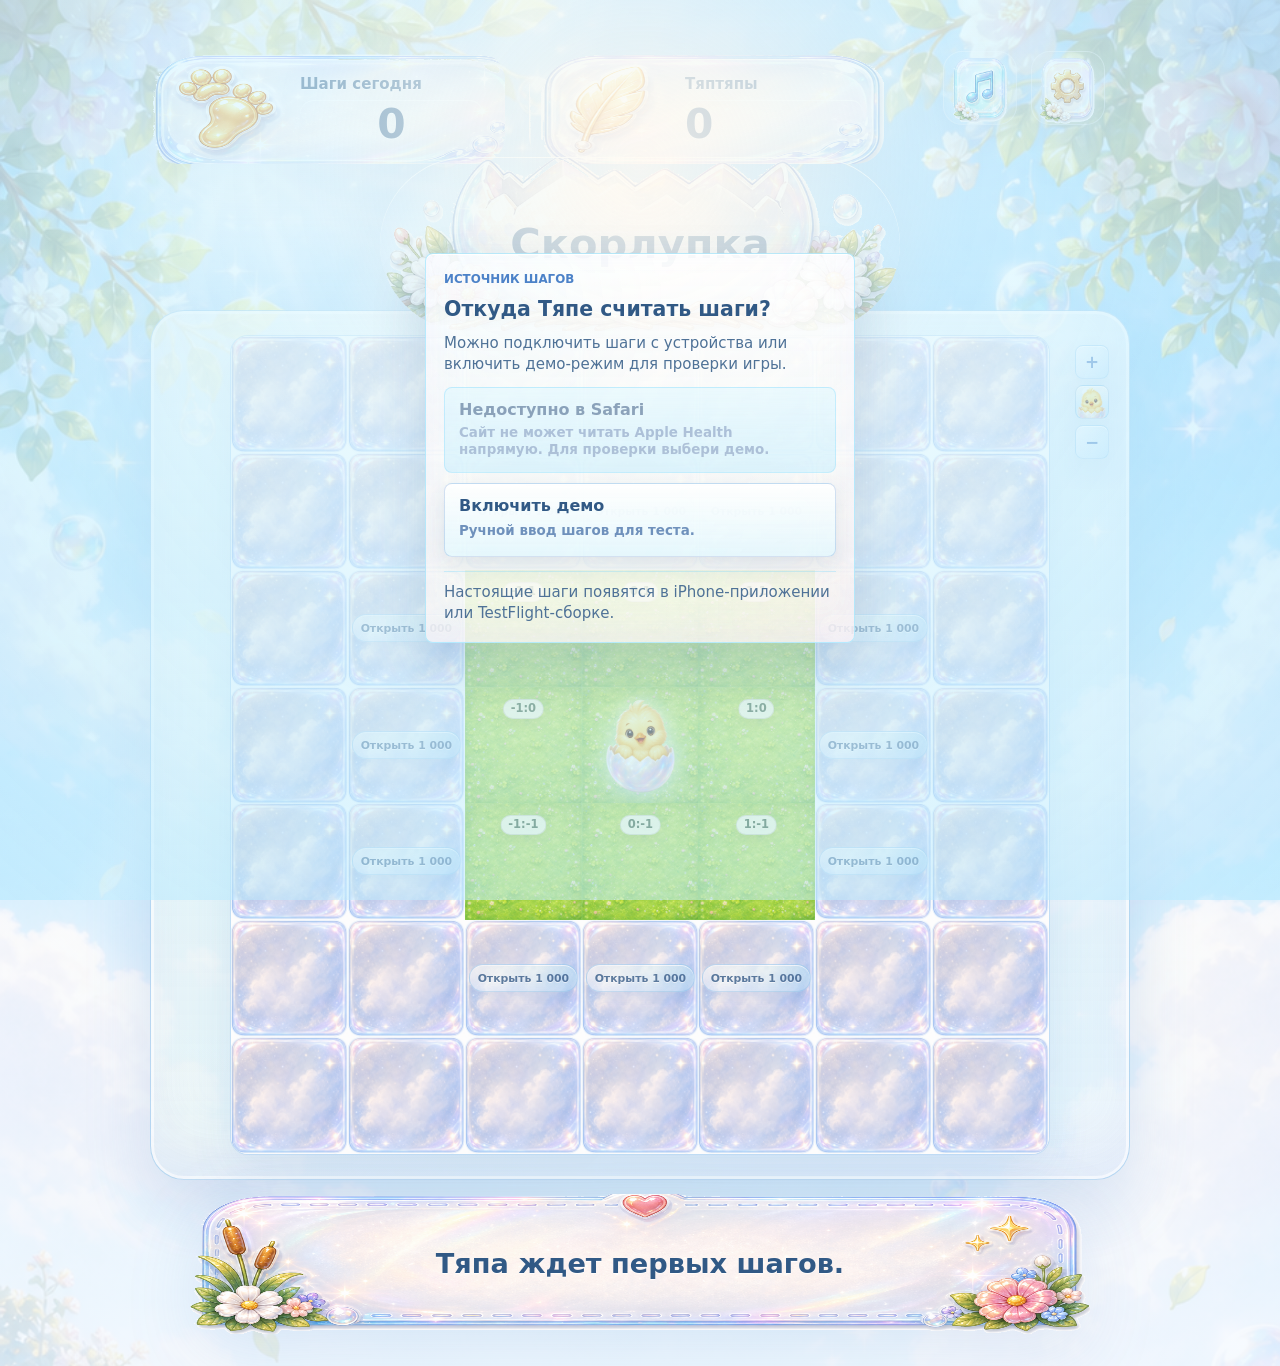
==== commit 67e3f216: "Fix trail joins and add Tyapa center button" ====
--- a/index.html
+++ b/index.html
@@ -5,7 +5,7 @@
     <meta name="viewport" content="width=device-width, initial-scale=1.0" />
     <title>Тяпа 1.3</title>
     <link rel="icon" type="image/png" href="assets/tyapa-hidden.png" />
-    <link rel="stylesheet" href="styles.css?v=1.3.4" />
+    <link rel="stylesheet" href="styles.css?v=1.3.6" />
   </head>
   <body class="loading">
     <div class="loader" id="loader" role="status" aria-live="polite">
@@ -125,6 +125,9 @@
           <div class="map" id="map" aria-label="Карта 7 на 7"></div>
           <div class="zoom-controls" aria-label="Масштаб карты">
             <button id="zoomInButton" type="button" aria-label="Приблизить" title="Приблизить">+</button>
+            <button id="centerTyapaButton" class="center-tyapa-button" type="button" aria-label="Центрировать карту на Тяпе" title="Центрировать на Тяпе">
+              <img src="assets/tyapa-hidden.png" alt="" draggable="false" />
+            </button>
             <button id="zoomOutButton" type="button" aria-label="Отдалить" title="Отдалить">−</button>
           </div>
           <button id="seedCancelButton" class="seed-cancel-button" type="button" hidden aria-label="Выйти из режима посева" title="Выйти из режима посева">
@@ -302,6 +305,6 @@
       </form>
     </dialog>
 
-    <script src="app.js?v=1.3.4"></script>
+    <script src="app.js?v=1.3.6"></script>
   </body>
 </html>
--- a/styles.css
+++ b/styles.css
@@ -2628,6 +2628,26 @@
 
 .zoom-controls button:disabled {
   opacity: 1;
+}
+
+.zoom-controls .center-tyapa-button {
+  align-items: center;
+  background:
+    radial-gradient(circle at 34% 20%, rgba(255, 255, 255, 0.78) 0 14%, transparent 15%),
+    linear-gradient(180deg, rgba(255, 250, 242, 0.96), rgba(174, 231, 255, 0.82));
+  border-color: rgba(76, 130, 200, 0.32);
+  display: grid;
+  justify-items: center;
+  overflow: hidden;
+}
+
+.zoom-controls .center-tyapa-button img {
+  display: block;
+  height: 92%;
+  object-fit: contain;
+  pointer-events: none;
+  transform: translateY(2px) scale(1.18);
+  width: 92%;
 }
 
 .seed-cancel-button {
@@ -4915,6 +4935,13 @@
   pointer-events: auto;
 }
 
+.zoom-controls .center-tyapa-button {
+  background:
+    radial-gradient(circle at 34% 20%, rgba(255, 255, 255, 0.78) 0 14%, transparent 15%),
+    linear-gradient(180deg, rgba(255, 250, 242, 0.96), rgba(174, 231, 255, 0.82));
+  border-color: rgba(76, 130, 200, 0.32);
+}
+
 .shell-home-shell {
   display: none;
 }
@@ -5391,9 +5418,24 @@
   opacity: 1;
 }
 
-.trail-art-turn-horizontal,
-.trail-art-turn-vertical {
-  opacity: 0.9;
+.trail-art-arm {
+  opacity: 0.94;
+}
+
+.trail-art-arm-up {
+  clip-path: inset(0 0 50% 0);
+}
+
+.trail-art-arm-down {
+  clip-path: inset(50% 0 0 0);
+}
+
+.trail-art-arm-left {
+  clip-path: inset(0 50% 0 0);
+}
+
+.trail-art-arm-right {
+  clip-path: inset(0 0 0 50%);
 }
 
 .trail {
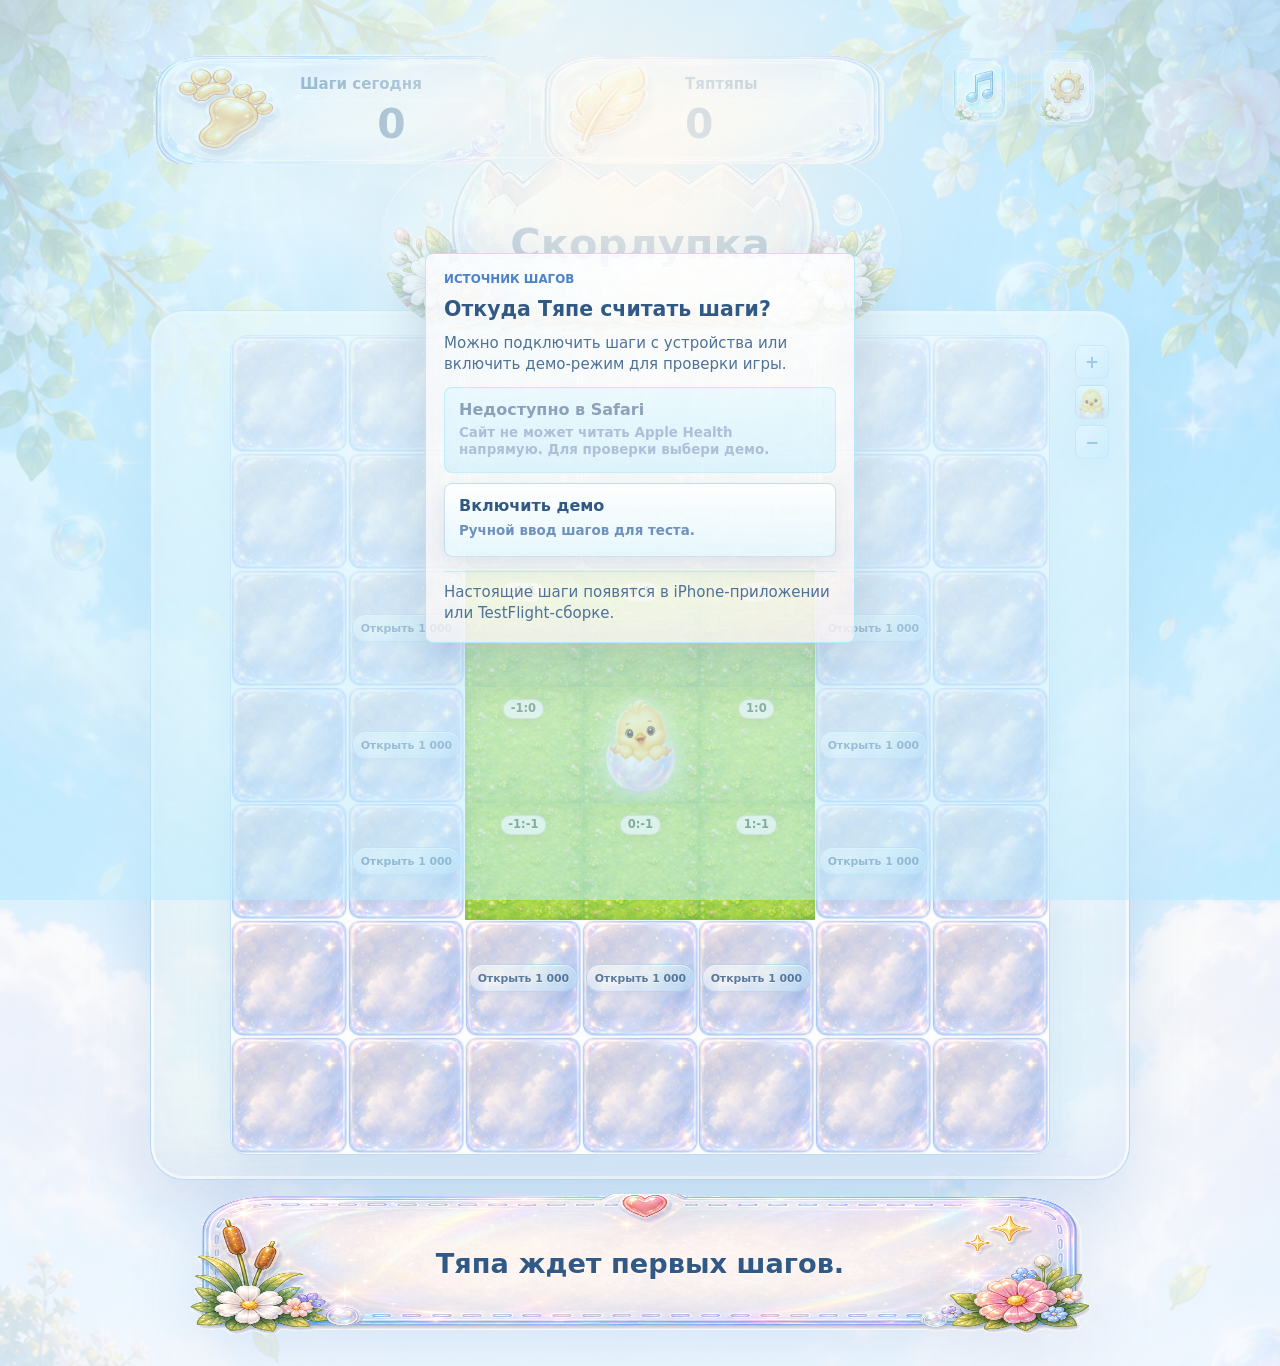
==== commit a19d70ee: "Add opal map edge and smooth trail turns" ====
--- a/index.html
+++ b/index.html
@@ -5,7 +5,8 @@
     <meta name="viewport" content="width=device-width, initial-scale=1.0" />
     <title>Тяпа 1.3</title>
     <link rel="icon" type="image/png" href="assets/tyapa-hidden.png" />
-    <link rel="stylesheet" href="styles.css?v=1.3.6" />
+    <link rel="preload" as="image" href="assets/ui/shell-home-interior-gag.png" />
+    <link rel="stylesheet" href="styles.css?v=1.3.11" />
   </head>
   <body class="loading">
     <div class="loader" id="loader" role="status" aria-live="polite">
@@ -37,7 +38,7 @@
           </div>
         </div>
         <div class="loader-copy">
-          <p class="loader-title">Тяпа собирает тропинку</p>
+          <p class="loader-title" id="loaderTitle">Мир просыпается рядом</p>
           <strong class="loader-progress" id="loaderProgress">0%</strong>
           <span class="loader-bar" aria-hidden="true"><span id="loaderBarFill"></span></span>
         </div>
@@ -305,6 +306,6 @@
       </form>
     </dialog>
 
-    <script src="app.js?v=1.3.6"></script>
+    <script src="app.js?v=1.3.11"></script>
   </body>
 </html>
--- a/styles.css
+++ b/styles.css
@@ -5325,7 +5325,7 @@
   top: -154px;
   transform: translateX(-50%);
   width: min(520px, 62vw);
-  z-index: 4;
+  z-index: 9101;
 }
 
 .shell-title-button:hover {
@@ -5378,7 +5378,8 @@
   mix-blend-mode: normal;
 }
 
-.trail-art-wrap {
+.trail-art-wrap,
+.trail-svg-wrap {
   background: none;
   box-shadow: none;
   display: block;
@@ -5398,6 +5399,7 @@
   inset: 0;
   max-width: none;
   object-fit: cover;
+  opacity: var(--trail-opacity, 1);
   pointer-events: none;
   position: absolute;
   transform: rotate(var(--trail-rotation, 0deg));
@@ -5406,11 +5408,11 @@
 }
 
 .trail-art-wrap.trail-weak {
-  opacity: 0.72;
+  opacity: 1;
 }
 
 .trail-art-wrap.trail-light {
-  opacity: 0.86;
+  opacity: 1;
 }
 
 .trail-art-wrap.trail-medium,
@@ -5419,7 +5421,39 @@
 }
 
 .trail-art-arm {
-  opacity: 0.94;
+  opacity: var(--trail-opacity, 1);
+}
+
+.trail-art-center {
+  opacity: var(--trail-opacity, 1);
+  -webkit-mask-image: radial-gradient(circle at center, #000 0 54%, rgba(0, 0, 0, 0.78) 64%, transparent 76%);
+  mask-image: radial-gradient(circle at center, #000 0 54%, rgba(0, 0, 0, 0.78) 64%, transparent 76%);
+}
+
+.trail-art-center-junction {
+  -webkit-mask-image: radial-gradient(circle at center, #000 0 46%, rgba(0, 0, 0, 0.68) 58%, transparent 72%);
+  mask-image: radial-gradient(circle at center, #000 0 46%, rgba(0, 0, 0, 0.68) 58%, transparent 72%);
+}
+
+.trail-art-center-turn {
+  -webkit-mask-image: radial-gradient(circle at center, #000 0 42%, rgba(0, 0, 0, 0.68) 58%, transparent 72%);
+  mask-image: radial-gradient(circle at center, #000 0 42%, rgba(0, 0, 0, 0.68) 58%, transparent 72%);
+}
+
+.trail-art-turn-up-right {
+  clip-path: polygon(0 0, 100% 0, 100% 100%, 50% 100%, 50% 50%, 0 50%);
+}
+
+.trail-art-turn-right-down {
+  clip-path: polygon(50% 0, 100% 0, 100% 100%, 0 100%, 0 50%, 50% 50%);
+}
+
+.trail-art-turn-down-left {
+  clip-path: polygon(0 0, 50% 0, 50% 50%, 100% 50%, 100% 100%, 0 100%);
+}
+
+.trail-art-turn-left-up {
+  clip-path: polygon(0 0, 100% 0, 100% 50%, 50% 50%, 50% 100%, 0 100%);
 }
 
 .trail-art-arm-up {
@@ -5445,6 +5479,7 @@
   --trail-spark: rgba(255, 255, 250, 0.7);
   --trail-pearl: rgba(220, 203, 255, 0.58);
   --trail-gold: rgba(255, 217, 106, 0.38);
+  --trail-width: 14;
   opacity: 0.9;
 }
 
@@ -5572,6 +5607,123 @@
 
 .biome-drift-3 {
   opacity: 0.82;
+}
+
+.world-edge-mist,
+.world-edge-dew {
+  pointer-events: none;
+  position: absolute;
+}
+
+.world-edge-mist {
+  mix-blend-mode: screen;
+  opacity: 0.82;
+  z-index: 4;
+}
+
+.world-edge-mist.edge-top {
+  background:
+    radial-gradient(ellipse at 22% 8%, rgba(255, 255, 255, 0.74) 0 7%, transparent 22%),
+    radial-gradient(ellipse at 76% 10%, rgba(220, 203, 255, 0.42) 0 6%, transparent 20%),
+    linear-gradient(180deg, rgba(255, 250, 242, 0.78) 0%, rgba(221, 247, 255, 0.48) 42%, rgba(174, 231, 255, 0.16) 68%, transparent 100%);
+  height: 48%;
+  inset: 0 0 auto;
+}
+
+.world-edge-mist.edge-bottom {
+  background:
+    radial-gradient(ellipse at 28% 92%, rgba(255, 255, 255, 0.7) 0 7%, transparent 22%),
+    radial-gradient(ellipse at 74% 88%, rgba(220, 203, 255, 0.38) 0 6%, transparent 20%),
+    linear-gradient(0deg, rgba(255, 250, 242, 0.78) 0%, rgba(221, 247, 255, 0.48) 42%, rgba(174, 231, 255, 0.16) 68%, transparent 100%);
+  bottom: 0;
+  height: 48%;
+  left: 0;
+  right: 0;
+}
+
+.world-edge-mist.edge-left {
+  background:
+    radial-gradient(ellipse at 8% 26%, rgba(255, 255, 255, 0.72) 0 7%, transparent 22%),
+    radial-gradient(ellipse at 10% 78%, rgba(220, 203, 255, 0.36) 0 6%, transparent 20%),
+    linear-gradient(90deg, rgba(255, 250, 242, 0.76) 0%, rgba(221, 247, 255, 0.46) 42%, rgba(105, 213, 255, 0.13) 68%, transparent 100%);
+  bottom: 0;
+  left: 0;
+  top: 0;
+  width: 48%;
+}
+
+.world-edge-mist.edge-right {
+  background:
+    radial-gradient(ellipse at 92% 24%, rgba(255, 255, 255, 0.72) 0 7%, transparent 22%),
+    radial-gradient(ellipse at 90% 76%, rgba(220, 203, 255, 0.36) 0 6%, transparent 20%),
+    linear-gradient(270deg, rgba(255, 250, 242, 0.76) 0%, rgba(221, 247, 255, 0.46) 42%, rgba(105, 213, 255, 0.13) 68%, transparent 100%);
+  bottom: 0;
+  right: 0;
+  top: 0;
+  width: 48%;
+}
+
+.world-edge-dew {
+  background:
+    radial-gradient(circle at 18% 20%, rgba(255, 255, 255, 0.78) 0 1.8%, transparent 3.2%),
+    radial-gradient(circle at 82% 24%, rgba(255, 250, 242, 0.72) 0 1.4%, transparent 2.9%),
+    radial-gradient(circle at 28% 82%, rgba(220, 203, 255, 0.48) 0 1.5%, transparent 3%),
+    radial-gradient(circle at 76% 78%, rgba(174, 231, 255, 0.5) 0 1.5%, transparent 3%);
+  inset: 0;
+  mix-blend-mode: screen;
+  opacity: 0.28;
+  z-index: 5;
+}
+
+.tile.world-edge-corner .world-edge-mist {
+  opacity: 0.9;
+}
+
+.tile.world-edge-corner .world-edge-dew {
+  opacity: 0.42;
+}
+
+.map.edge-pulse-up .tile.world-edge-top .world-edge-mist.edge-top,
+.map.edge-pulse-down .tile.world-edge-bottom .world-edge-mist.edge-bottom,
+.map.edge-pulse-left .tile.world-edge-left .world-edge-mist.edge-left,
+.map.edge-pulse-right .tile.world-edge-right .world-edge-mist.edge-right {
+  animation: opalEdgeBreath 0.96s ease-out 1;
+}
+
+.map.edge-pulse-up .tile.world-edge-top .world-edge-dew,
+.map.edge-pulse-down .tile.world-edge-bottom .world-edge-dew,
+.map.edge-pulse-left .tile.world-edge-left .world-edge-dew,
+.map.edge-pulse-right .tile.world-edge-right .world-edge-dew {
+  animation: opalEdgeDew 0.96s ease-out 1;
+}
+
+@keyframes opalEdgeBreath {
+  0%, 100% {
+    filter: brightness(1) saturate(1);
+    opacity: 0.82;
+  }
+
+  38% {
+    filter: brightness(1.22) saturate(1.08);
+    opacity: 0.98;
+  }
+
+  64% {
+    filter: brightness(1.12) saturate(1.04);
+    opacity: 0.9;
+  }
+}
+
+@keyframes opalEdgeDew {
+  0%, 100% {
+    opacity: 0.28;
+    transform: scale(1);
+  }
+
+  42% {
+    opacity: 0.58;
+    transform: scale(1.025);
+  }
 }
 
 .shell-home {
@@ -6054,9 +6206,9 @@
 
 .shell-flight-skill {
   left: auto;
-  right: 12%;
-  top: 63%;
-  width: clamp(82px, 17vw, 118px);
+  right: 7.5%;
+  top: 61.5%;
+  width: clamp(138px, 24vw, 168px);
 }
 
 .shell-skill-button,
@@ -6070,12 +6222,93 @@
 }
 
 .shell-seed-action {
-  bottom: 6%;
   left: 50%;
   right: auto;
-  top: auto;
-  transform: translateX(-50%);
-  width: clamp(118px, 30vw, 164px);
+  top: 72%;
+  transform: translate(-50%, -50%);
+  width: clamp(126px, 28vw, 156px);
+  z-index: 8;
+}
+
+.open-button.corner-open {
+  aspect-ratio: 1;
+  background:
+    radial-gradient(circle at 34% 24%, rgba(255, 255, 255, 0.92) 0 14%, transparent 15%),
+    linear-gradient(180deg, #ff7272, #d83232);
+  border: 2px solid rgba(124, 10, 10, 0.34);
+  border-radius: 999px;
+  box-shadow:
+    inset 0 2px 0 rgba(255, 255, 255, 0.38),
+    0 7px 16px rgba(126, 21, 21, 0.26);
+  color: #fff7f7;
+  display: grid;
+  font-size: clamp(1.3rem, 3vw, 1.8rem);
+  font-weight: 1000;
+  line-height: 1;
+  min-height: 44px;
+  padding: 0;
+  text-shadow: 0 1px 0 rgba(88, 0, 0, 0.24);
+  width: clamp(44px, 12vw, 58px);
+}
+
+.shell-skill-button {
+  gap: 2px 8px;
+  grid-template-columns: 30px minmax(74px, 1fr);
+  min-height: 52px;
+  padding: 7px 9px;
+}
+
+.skill-mark {
+  background: none;
+  border-radius: 0;
+  box-shadow: none;
+  height: 28px;
+  position: relative;
+  transform: rotate(-17deg);
+  width: 24px;
+}
+
+.skill-mark::before {
+  background:
+    radial-gradient(ellipse at 32% 24%, rgba(255, 255, 255, 0.9) 0 18%, transparent 19%),
+    linear-gradient(135deg, #fffae8 0 16%, #ffd96a 17% 38%, #aee7ff 39% 72%, #dccbff 73% 100%);
+  border-radius: 66% 34% 70% 30% / 34% 72% 28% 66%;
+  box-shadow:
+    inset -3px -3px 0 rgba(76, 130, 200, 0.13),
+    0 3px 5px rgba(76, 130, 200, 0.18);
+  content: "";
+  height: 26px;
+  left: 3px;
+  position: absolute;
+  top: 0;
+  width: 17px;
+}
+
+.skill-mark::after {
+  background: rgba(49, 89, 133, 0.44);
+  border-radius: 999px;
+  content: "";
+  height: 25px;
+  left: 12px;
+  position: absolute;
+  top: 3px;
+  transform: rotate(8deg);
+  width: 2px;
+}
+
+.shell-skill-button .skill-name,
+.shell-skill-button strong {
+  overflow: visible;
+  text-overflow: clip;
+  white-space: nowrap;
+}
+
+.shell-skill-button .skill-name {
+  font-size: clamp(0.68rem, 1.45vw, 0.82rem);
+}
+
+.shell-skill-button strong {
+  font-size: clamp(0.58rem, 1.22vw, 0.7rem);
 }
 
 .shell-collection::before,
@@ -6115,8 +6348,9 @@
   }
 
   .shell-flight-skill {
-    right: 11%;
-    top: 63%;
+    right: 6.5%;
+    top: 61.5%;
+    width: clamp(118px, 31vw, 142px);
   }
 
   .shell-nest {
@@ -6124,7 +6358,8 @@
   }
 
   .shell-seed-action {
-    bottom: 5.5%;
+    top: 72%;
+    width: clamp(112px, 30vw, 136px);
   }
 }
 
@@ -6290,3 +6525,127 @@
     padding: 10px 14px 12px;
   }
 }
+
+/* 1.3.10 shell overlay polish: keep the artist interior visible on every phone size. */
+.shell-home-room {
+  aspect-ratio: 2 / 3;
+  background:
+    linear-gradient(180deg, rgba(255, 255, 255, 0.02), rgba(221, 247, 255, 0.02)),
+    url("assets/ui/shell-home-interior-gag.png") center / 100% 100% no-repeat,
+    linear-gradient(180deg, #ddf7ff, #fffbf4);
+  display: block;
+  height: auto;
+  max-height: 86svh;
+  max-width: 560px;
+  overflow: hidden;
+  padding: 0;
+  width: min(78vw, 560px);
+}
+
+.shell-seed-action,
+.shell-flight-skill,
+.shell-collection,
+.shell-diary {
+  position: absolute;
+  transform: none;
+  z-index: 7;
+}
+
+.shell-collection {
+  left: 32%;
+  min-height: 7.4%;
+  padding: 5px 8px;
+  top: 29.6%;
+  width: 36%;
+}
+
+.shell-collection h3,
+.shell-diary h3 {
+  font-size: clamp(0.56rem, 1.42vw, 0.7rem);
+  line-height: 1.05;
+  margin-bottom: 4px;
+}
+
+.shell-flight-skill {
+  right: 5.8%;
+  top: 59.8%;
+  width: clamp(154px, 26vw, 184px);
+}
+
+.shell-seed-action {
+  left: 50%;
+  top: 68.4%;
+  transform: translate(-50%, -50%);
+  width: clamp(140px, 30vw, 176px);
+  z-index: 8;
+}
+
+.shell-skill-button,
+.seed-button {
+  background:
+    radial-gradient(circle at 26% 18%, rgba(255, 255, 255, 0.96) 0 10%, transparent 11%),
+    linear-gradient(145deg, rgba(255, 255, 255, 0.82), rgba(174, 231, 255, 0.58));
+  box-shadow:
+    inset 0 0 0 1px rgba(255, 255, 255, 0.78),
+    0 10px 20px rgba(49, 89, 133, 0.16);
+}
+
+.seed-button {
+  min-height: 54px;
+  padding: 8px 10px;
+}
+
+.seed-label,
+.seed-price,
+.shell-skill-button .skill-name,
+.shell-skill-button strong {
+  color: #315985;
+  overflow: visible;
+  text-overflow: clip;
+}
+
+.shell-skill-button {
+  grid-template-columns: 30px minmax(86px, 1fr);
+  min-height: 54px;
+}
+
+@media (max-width: 640px) {
+  .shell-home-room {
+    display: block;
+    height: auto;
+    max-height: 82svh;
+    max-width: 82vw;
+    padding: 0;
+    width: 82vw;
+  }
+
+  .shell-collection {
+    left: 32%;
+    top: 29.4%;
+    width: 36%;
+  }
+
+  .shell-flight-skill {
+    right: 4.8%;
+    top: 59.5%;
+    width: clamp(138px, 37vw, 164px);
+  }
+
+  .shell-seed-action {
+    top: 68.2%;
+    width: clamp(132px, 36vw, 158px);
+  }
+
+  .shell-skill-button {
+    grid-template-columns: 28px minmax(76px, 1fr);
+  }
+}
+
+@media (max-width: 360px) and (max-height: 620px) {
+  .shell-home-room {
+    height: auto;
+    max-height: 80svh;
+    padding: 0;
+    width: min(82vw, 300px);
+  }
+}
